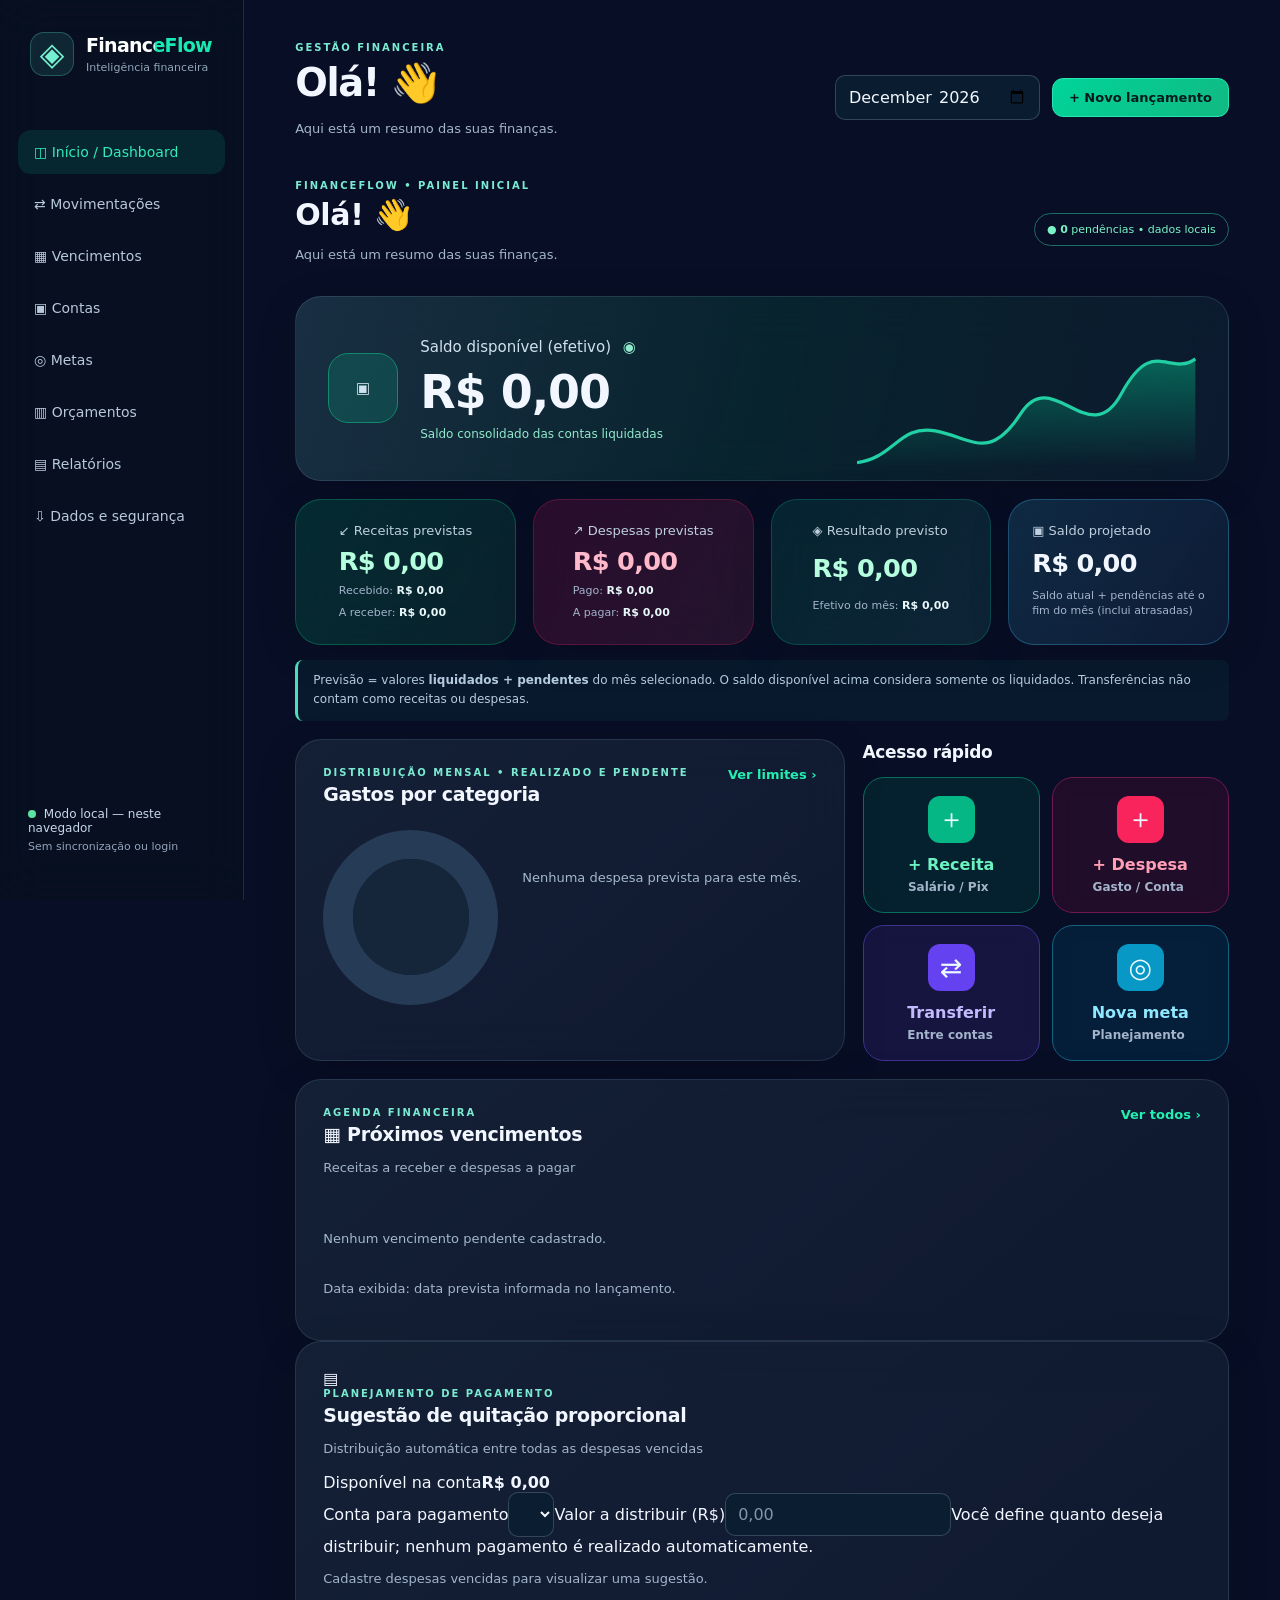
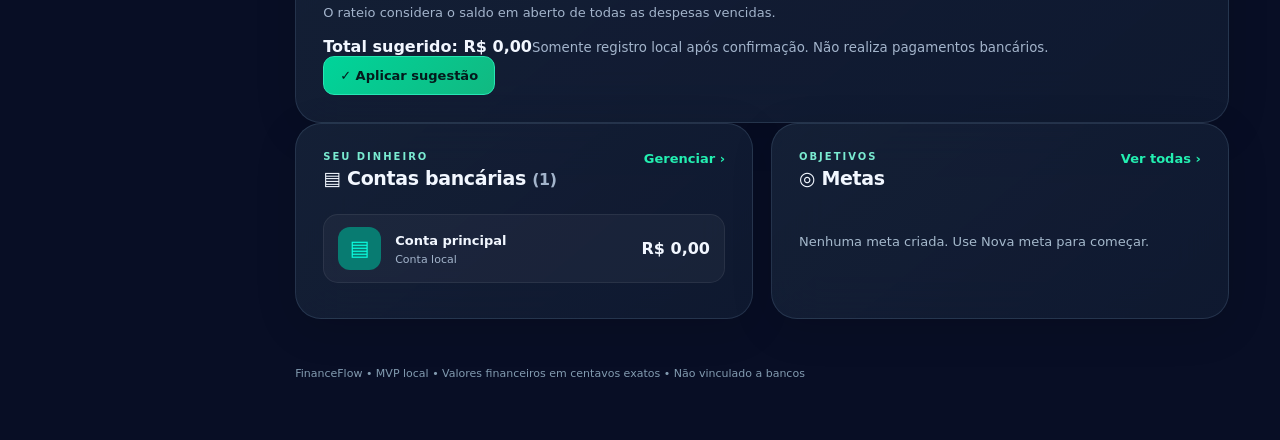
==== index.html @ aaa5b768 "feat(ui): cartão de quitação proporcional no dashboard conforme referência" ====
<!doctype html>
<html lang="pt-BR"><head><meta charset="utf-8"><meta name="viewport" content="width=device-width,initial-scale=1"><meta name="theme-color" content="#0c1726"><meta name="description" content="FinanceFlow: controle financeiro local e transparente"><title>FinanceFlow | Seu dinheiro em foco</title><link rel="stylesheet" href="./styles.css"></head>
<body>
<div class="backdrop" aria-hidden="true"></div>
<div class="shell">
<aside class="sidebar"><div class="brand"><span class="brandmark">◈</span><div><strong>FinanceFlow</strong><small>Inteligência financeira</small></div></div><nav aria-label="Navegação"><a href="#dashboard" class="nav active">◫ Início / Dashboard</a><a href="#movimentos" class="nav">⇄ Movimentações</a><a href="#agenda" class="nav">▦ Vencimentos</a><a href="#contas" class="nav">▣ Contas</a><a href="#metas" class="nav">◎ Metas</a><a href="#planejamento" class="nav">▥ Orçamentos</a><a href="#relatorios" class="nav">▤ Relatórios</a><a href="#dados" class="nav">⇩ Dados e segurança</a></nav><div class="sidebottom"><span class="statusdot"></span> Modo local — neste navegador <small>Sem sincronização ou login</small></div></aside>
<main class="main"><div class="mobile-brand"><span class="mobile-logo">▥</span><strong>Finance<span>Flow</span></strong><span class="mobile-indicator" title="Dados armazenados apenas neste navegador"><span class="statusdot"></span> Local</span></div><header class="top"><div><p class="eyebrow">GESTÃO FINANCEIRA</p><h1>Olá! 👋</h1><p class="muted">Aqui está um resumo das suas finanças.</p></div><div class="topactions"><label class="visually-hidden" for="month">Mês de referência</label><input id="month" type="month"><button id="new-transaction" class="primary">+ Novo lançamento</button></div></header>
<div id="notice" role="status" aria-live="polite"></div>
<section id="dashboard" data-page="dashboard" aria-label="Dashboard inicial">
<div class="welcome"><div><p class="eyebrow">FINANCEFLOW • PAINEL INICIAL</p><h2>Olá! 👋</h2><p class="muted">Aqui está um resumo das suas finanças.</p></div><span class="local-chip">● <strong id="pending">0</strong> pendências • dados locais</span></div>
<article class="glass hero-balance"><div class="hero-copy"><span class="hero-icon" aria-hidden="true">▣</span><div><span>Saldo disponível (efetivo) <button id="toggle-balance" class="iconbutton" aria-label="Ocultar ou mostrar valores">◉</button></span><strong id="balance">R$ 0,00</strong><small>Saldo consolidado das contas liquidadas</small></div></div><div class="hero-art" aria-hidden="true"><svg viewBox="0 0 320 110" preserveAspectRatio="none"><defs><linearGradient id="linegrad" x1="0" x2="0" y1="0" y2="1"><stop offset="0" stop-color="#04dd99" stop-opacity=".45"/><stop offset="1" stop-color="#04dd99" stop-opacity="0"/></linearGradient></defs><path d="M0 105 C35 101 40 70 74 76 S125 105 155 60 S220 96 250 42 S295 27 320 10 V110 H0Z" fill="url(#linegrad)"/><path d="M0 105 C35 101 40 70 74 76 S125 105 155 60 S220 96 250 42 S295 27 320 10" fill="none" stroke="#26f0b9" stroke-width="3"/></svg></div></article>
<div class="stats summary-grid forecast-grid" aria-label="Previsões financeiras mensais">
<article class="glass stat stat-income"><span>↙ Receitas previstas</span><strong id="income">R$ 0,00</strong><small>Recebido: <b id="income-paid">R$ 0,00</b></small><small>A receber: <b id="income-pending">R$ 0,00</b></small></article>
<article class="glass stat stat-expense"><span>↗ Despesas previstas</span><strong id="expense">R$ 0,00</strong><small>Pago: <b id="expense-paid">R$ 0,00</b></small><small>A pagar: <b id="expense-pending">R$ 0,00</b></small></article>
<article class="glass stat stat-savings"><span>◈ Resultado previsto</span><strong id="month-result">R$ 0,00</strong><small>Efetivo do mês: <b id="actual-result">R$ 0,00</b></small></article>
<article class="glass stat stat-projection"><span>▣ Saldo projetado</span><strong id="forecast-balance">R$ 0,00</strong><small>Saldo atual + pendências até o fim do mês (inclui atrasadas)</small></article>
</div><p class="forecast-explainer">Previsão = valores <strong>liquidados + pendentes</strong> do mês selecionado. O saldo disponível acima considera somente os liquidados. Transferências não contam como receitas ou despesas.</p>
<div class="dashboard-mid"><section class="glass panel"><div class="panelhead"><div><p class="eyebrow">DISTRIBUIÇÃO MENSAL • REALIZADO E PENDENTE</p><h2>Gastos por categoria</h2></div><a href="#planejamento" class="textlink">Ver limites ›</a></div><div class="chart-layout"><div id="donut" class="donut" role="img" aria-label="Distribuição das despesas"><div class="donut-center"><strong id="donut-total">R$ 0,00</strong><small>Total</small></div></div><div id="bars" class="bars"></div></div></section>
<section class="actions-panel"><h2>Acesso rápido</h2><div class="quick-grid"><button class="quick quick-income" data-quick="income"><b>＋</b><span><strong>+ Receita</strong><small>Salário / Pix</small></span></button><button class="quick quick-expense" data-quick="expense"><b>＋</b><span><strong>+ Despesa</strong><small>Gasto / Conta</small></span></button><button class="quick quick-transfer" data-quick="transfer"><b>⇄</b><span><strong>Transferir</strong><small>Entre contas</small></span></button><button class="quick quick-goal" data-quick="goal"><b>◎</b><span><strong>Nova meta</strong><small>Planejamento</small></span></button></div></section></div>
<section class="glass panel dashboard-panel" id="vencimentos"><div class="panelhead"><div><p class="eyebrow">AGENDA FINANCEIRA</p><h2>▦ Próximos vencimentos</h2><p class="muted">Receitas a receber e despesas a pagar</p></div><a class="textlink" href="#agenda" id="all-pending">Ver todos ›</a></div><div id="upcoming"></div><p class="muted" id="pending-caption"></p></section>
<section class="glass panel settlement-panel" aria-labelledby="settlement-title">
 <div class="settlement-top">
  <div class="settlement-title-area"><div class="settlement-symbol" aria-hidden="true">▤</div><div><p class="eyebrow">PLANEJAMENTO DE PAGAMENTO</p><h2 id="settlement-title">Sugestão de quitação proporcional</h2><p class="muted">Distribuição automática entre todas as despesas vencidas</p></div></div>
  <div class="settlement-funds"><span>Disponível na conta</span><strong id="settlement-available">R$ 0,00</strong></div>
 </div>
 <div class="settlement-controls"><label>Conta para pagamento<select id="settlement-account" aria-label="Conta de origem da quitação"></select></label><label>Valor a distribuir (R$)<input id="settlement-budget" type="text" inputmode="decimal" placeholder="0,00" aria-describedby="settlement-help"></label><span id="settlement-help" class="settlement-help">Você define quanto deseja distribuir; nenhum pagamento é realizado automaticamente.</span></div>
 <div id="settlement-items" class="settlement-items" aria-live="polite"><p class="muted">Cadastre despesas vencidas para visualizar uma sugestão.</p></div>
 <div class="settlement-footer"><div><p id="settlement-explain" class="muted">O rateio considera o saldo em aberto de todas as despesas vencidas.</p><strong id="settlement-total">Total sugerido: R$ 0,00</strong><small>Somente registro local após confirmação. Não realiza pagamentos bancários.</small></div><button id="settlement-apply" type="button" class="primary settlement-action" disabled>✓ Aplicar sugestão</button></div>
 </section>
<div class="dashboard-mid dashboard-bottom"><section class="glass panel"><div class="panelhead"><div><p class="eyebrow">SEU DINHEIRO</p><h2>▤ Contas bancárias <small id="account-count"></small></h2></div><a href="#contas" class="textlink">Gerenciar ›</a></div><div id="home-accounts" class="home-accounts"></div></section><section class="glass panel"><div class="panelhead"><div><p class="eyebrow">OBJETIVOS</p><h2>◎ Metas</h2></div><a href="#metas" class="textlink">Ver todas ›</a></div><div id="home-goals"></div></section></div></section>
<section id="agenda" data-page="agenda" hidden class="glass panel section"><div class="panelhead"><div><p class="eyebrow">AGENDA FINANCEIRA</p><h2>Vencimentos previstos</h2><p class="muted">Receitas: dia previsto do recebimento • Despesas: último dia para pagar</p></div><button type="button" id="new-due" class="secondary">+ Novo vencimento</button></div><div id="all-upcoming" class="agenda-list"></div><p class="muted" id="agenda-caption"></p></section>
<section id="movimentos" data-page="movimentos" hidden class="glass panel section"><div class="panelhead"><div><p class="eyebrow">CONTROLE</p><h2>Movimentações</h2></div><button id="open-tx" class="secondary">+ Adicionar</button></div><div class="toolbar"><input id="search" type="search" aria-label="Pesquisar lançamentos" placeholder="Pesquisar descrição ou categoria"><select id="filter-type" aria-label="Filtrar tipo"><option value="">Todos os tipos</option><option value="income">Receitas</option><option value="expense">Despesas</option><option value="transfer">Transferências</option></select><select id="filter-status" aria-label="Filtrar situação"><option value="">Todos os status</option><option value="paid">Liquidados</option><option value="pending">Pendentes</option></select></div><div class="tablewrap"><table><thead><tr><th>Recebimento / Vencimento</th><th>Descrição / categoria</th><th>Conta</th><th>Situação</th><th>Valor</th><th>Ação</th></tr></thead><tbody id="transactions"></tbody></table></div></section>
<section id="contas" data-page="contas" hidden class="glass panel section"><div class="panelhead"><div><p class="eyebrow">PATRIMÔNIO</p><h2>Minhas contas</h2></div><button id="open-account" class="secondary">+ Nova conta</button></div><div id="accounts" class="accountgrid"></div></section>
<section id="metas" data-page="metas" hidden class="glass panel section"><div class="panelhead"><div><p class="eyebrow">OBJETIVOS PESSOAIS</p><h2>Metas financeiras</h2></div><button id="open-goal" class="secondary">+ Nova meta</button></div><p class="muted">Aportes nas metas são apenas acompanhamento e não debitam das contas.</p><div id="goals-list"></div></section>
<section id="planejamento" data-page="planejamento" hidden class="glass panel section"><div class="panelhead"><div><p class="eyebrow">PLANEJAMENTO</p><h2>Orçamentos mensais</h2></div></div><p class="muted">Defina limites por categoria de despesa e acompanhe o gasto liquidado no mês.</p><form id="budget-form" class="inlineform"><label>Categoria<select id="budget-category"></select></label><label>Limite (R$)<input id="budget-amount" placeholder="500,00" inputmode="decimal" required></label><button class="primary" type="submit">Salvar limite</button></form><div id="budgets"></div></section>
<section id="relatorios" data-page="relatorios" hidden class="glass panel section"><div class="panelhead"><div><p class="eyebrow">ANÁLISE DO MÊS • PREVISTO E REALIZADO</p><h2>Relatório financeiro</h2></div></div><div id="monthly-report"></div></section>
<section id="cartoes" data-page="cartoes" hidden class="glass panel section"><h2>Cartões</h2><p class="muted">Gestão de faturas, limites e compras parceladas ainda não disponível nesta versão. Nenhuma despesa é contabilizada automaticamente a partir de cartões.</p></section>
<section id="dados" data-page="dados" hidden class="glass panel section"><div class="panelhead"><div><p class="eyebrow">PRIVACIDADE E CONTINUIDADE</p><h2>Dados e segurança</h2></div></div><p>As informações são guardadas exclusivamente neste navegador (localStorage). Não existe conta de usuário, criptografia de dados em repouso, backup automático ou sincronização em nuvem nesta versão. Não use em computadores compartilhados.</p><div class="toolbar"><button id="export-json" class="secondary">Exportar backup JSON</button><button id="export-csv" class="secondary">Exportar CSV</button><label class="secondary filelabel">Restaurar JSON<input type="file" id="import-json" accept=".json,application/json" hidden></label><button id="clear-data" class="danger">Apagar dados locais</button></div><p class="muted">A restauração substitui todos os registros locais após confirmação. Guarde os backups em local protegido.</p><details><summary>Auditoria local</summary><div id="audit"></div></details></section>
<footer>FinanceFlow • MVP local • Valores financeiros em centavos exatos • Não vinculado a bancos</footer></main></div><nav class="bottom-nav" aria-label="Navegação principal no celular"><a href="#dashboard" class="bottom-item active"><span>▦</span>Início</a><a href="#movimentos" class="bottom-item"><span>◷</span>Histórico</a><button id="bottom-add" class="bottom-plus" aria-label="Adicionar lançamento">＋</button><a href="#cartoes" class="bottom-item"><span>▱</span>Cartões</a><a href="#relatorios" class="bottom-item"><span>▥</span>Relatórios</a><div class="bottom-secondary"><a href="#agenda">Vencimentos</a><a href="#planejamento">Categorias</a><a href="#metas">Metas</a><a href="#relatorios">Inteligência</a><a href="#dados">Dados</a></div></nav>
<dialog id="tx-dialog" aria-labelledby="tx-title"><form id="tx-form" class="modalform"><h2 id="tx-title">Novo lançamento</h2><label>Tipo<select name="type" id="tx-type"><option value="expense">Despesa</option><option value="income">Receita</option><option value="transfer">Transferência</option></select></label><label>Descrição<input id="tx-description" name="description" maxlength="180" placeholder="Ex.: Supermercado, Spotify, farmácia" autocomplete="off" aria-describedby="tx-description-hint" required><small id="tx-description-hint" class="date-field-hint">Descreva o lançamento para receber sugestões de categoria.</small></label><label>Valor (R$)<input name="amount" placeholder="120,50" inputmode="decimal" required></label><label><span id="tx-date-label">Vencimento (último dia para pagar)</span><input id="tx-date" name="date" type="date" aria-describedby="tx-date-hint" required><small id="tx-date-hint" class="date-field-hint">Esta é a data limite para pagar em dia. Só ficará em atraso a partir do dia seguinte, se ainda estiver pendente.</small></label><label>Situação<select name="status"><option value="paid">Liquidado</option><option value="pending">Pendente</option></select></label><label>Conta de origem<select id="tx-account" name="accountId"></select></label><label id="tx-to-wrap" hidden>Conta de destino<select name="toAccountId" id="tx-to"></select></label><label id="tx-category-wrap">Categoria<select id="tx-category" name="category" required></select><small class="date-field-hint">Você pode escolher qualquer categoria, independentemente da sugestão.</small></label><div id="category-suggestion" class="category-suggestion" aria-live="polite" hidden></div><p id="tx-edit-hint" class="muted" hidden>Ao salvar a edição, saldos, indicadores e vencimentos serão recalculados. O histórico da alteração ficará na auditoria local.</p><div class="modalactions"><button type="button" class="secondary cancel">Cancelar</button><button id="tx-save" type="submit" class="primary">Salvar lançamento</button></div></form></dialog>
<dialog id="goal-dialog" aria-labelledby="goal-title"><form id="goal-form" class="modalform"><h2 id="goal-title">Nova meta</h2><label>Objetivo<input name="name" maxlength="80" required placeholder="Ex.: Viagem"></label><label>Valor desejado (R$)<input name="target" inputmode="decimal" placeholder="6.000,00" required></label><div class="modalactions"><button type="button" class="secondary cancel">Cancelar</button><button type="submit" class="primary">Criar meta</button></div></form></dialog>
<dialog id="account-dialog" aria-labelledby="account-title"><form id="account-form" class="modalform"><h2 id="account-title">Nova conta</h2><label>Nome da conta<input name="name" maxlength="80" required placeholder="Ex.: Carteira"></label><label>Saldo inicial (R$)<input name="opening" inputmode="decimal" placeholder="0,00" value="0,00" required></label><p class="muted">O saldo inicial é o patrimônio existente antes dos lançamentos registrados.</p><div class="modalactions"><button type="button" class="secondary cancel">Cancelar</button><button type="submit" class="primary">Criar conta</button></div></form></dialog>
<script type="module" src="./src/app.mjs"></script></body></html>
---- styles.css ----
:root{font-family:Inter,ui-sans-serif,system-ui,-apple-system,"Segoe UI",Arial;color:#f2f7ff;background:#07111e;font-synthesis:none}*{box-sizing:border-box}html{scroll-behavior:smooth}body{margin:0;min-height:100vh}.backdrop{position:fixed;inset:0;z-index:-1;background:linear-gradient(110deg,rgba(5,13,27,.94),rgba(12,26,45,.83)),radial-gradient(ellipse at 80% 12%,#346d80 0,transparent 42%),radial-gradient(ellipse at 15% 70%,#443c7c 0,transparent 42%),linear-gradient(135deg,#0b1729,#172c46)}.shell{display:flex;min-height:100vh}.sidebar{width:244px;flex:0 0 244px;padding:32px 18px;background:rgba(8,17,31,.6);border-right:1px solid rgba(255,255,255,.11);backdrop-filter:blur(24px);display:flex;flex-direction:column;gap:54px;position:sticky;top:0;height:100vh}.brand{display:flex;align-items:center;gap:12px;padding:0 12px}.brandmark{display:grid;place-items:center;width:44px;height:44px;color:#74efcf;font-size:32px;background:rgba(103,239,209,.1);border:1px solid rgba(103,239,209,.25);border-radius:14px}.brand strong{font-size:19px;letter-spacing:-.7px}.brand small,.sidebottom small{display:block;color:#92a5bb;font-size:11px;margin-top:5px}.sidebar nav{display:grid;gap:8px}.nav{display:block;padding:14px 16px;border-radius:13px;color:#b8c9db;text-decoration:none;font-size:14px}.nav:hover,.nav:focus-visible,.nav.active{background:rgba(95,226,203,.12);color:#a2ffe2;outline-offset:2px}.sidebottom{margin-top:auto;padding:15px 10px;font-size:12px;color:#c7d8e9}.statusdot{display:inline-block;width:8px;height:8px;border-radius:100%;background:#5ce3a2;margin-right:4px}.main{width:min(100%,1500px);padding:42px clamp(18px,4vw,62px) 30px;margin:auto}.top{display:flex;align-items:center;justify-content:space-between;flex-wrap:wrap;gap:18px;margin-bottom:27px}h1{font-size:clamp(28px,3vw,40px);letter-spacing:-1.4px;margin:7px 0 10px}h2{font-size:19px;letter-spacing:-.35px;margin:5px 0}.eyebrow{color:#7aebd1;letter-spacing:2px;font-size:10px;font-weight:800;margin:0}.muted,small{color:#a3b4cb}.muted{font-size:13px;line-height:1.6}.topactions,.toolbar,.modalactions{display:flex;align-items:center;gap:12px;flex-wrap:wrap}button,.filelabel,input,select{font:inherit}button,.filelabel{cursor:pointer;padding:11px 16px;border-radius:11px;font-size:13px;font-weight:700}button:hover,.filelabel:hover{filter:brightness(1.13)}button:focus-visible,input:focus-visible,select:focus-visible,a:focus-visible,summary:focus-visible{outline:2px solid #85f4dc;outline-offset:3px}.primary{color:#062e2b;border:1px solid #9cffdf;background:linear-gradient(135deg,#6af1ca,#59d9e8)}.secondary,.filelabel{background:rgba(255,255,255,.08);border:1px solid rgba(255,255,255,.17);color:#f0f8ff}.danger{background:rgba(250,100,119,.1);color:#ffc3cc;border:1px solid rgba(250,100,119,.35)}input,select{background:rgba(12,30,49,.9);border:1px solid rgba(186,216,235,.22);border-radius:10px;color:#f2f7ff;padding:11px 12px;max-width:100%}input::placeholder{color:#8296ad}#notice:not(:empty){border-radius:10px;margin-bottom:16px;padding:13px;background:#17394a;border:1px solid #357e82}#notice.error{background:#46222f;border-color:#a44b65}.glass{background:linear-gradient(140deg,rgba(33,56,79,.63),rgba(22,36,59,.48));backdrop-filter:blur(25px);border:1px solid rgba(207,233,255,.15);box-shadow:0 16px 50px rgba(0,0,0,.14);border-radius:20px}.stats{display:grid;grid-template-columns:repeat(4,minmax(0,1fr));gap:17px;margin-bottom:18px}.stat{padding:25px 21px;display:grid;gap:15px}.stat span{color:#bfd0de;font-size:13px}.stat strong{font-size:clamp(19px,2.2vw,29px);letter-spacing:-.7px;overflow-wrap:anywhere}.stat small{font-size:11px}.twocol{display:grid;grid-template-columns:1.25fr .75fr;gap:18px}.panel{padding:27px}.panelhead{display:flex;justify-content:space-between;align-items:center;gap:15px;margin-bottom:20px}.section{margin-top:20px;scroll-margin-top:24px}.bars{min-height:160px}.barrow{margin:13px 0}.barlabel{display:flex;justify-content:space-between;font-size:13px;margin-bottom:8px}.bartrack{background:rgba(255,255,255,.09);border-radius:10px;height:9px;overflow:hidden}.barfill{height:100%;background:linear-gradient(90deg,#63ebc9,#8c9af6);border-radius:10px}.month-result{font-size:clamp(26px,3vw,42px);font-weight:800;letter-spacing:-1px;padding:18px 0 10px}.positive{color:#78f2cc}.negative{color:#ff9da9}.toolbar{margin:16px 0}.toolbar input[type=search]{flex:1;min-width:175px}.tablewrap{overflow:auto}table{width:100%;border-collapse:collapse;text-align:left;font-size:13px}th{font-size:11px;letter-spacing:.5px;color:#a8bbd1;text-transform:uppercase;font-weight:700}th,td{border-bottom:1px solid rgba(255,255,255,.09);padding:15px 10px}td{color:#dce8f4}.pill{display:inline-block;padding:5px 9px;border:1px solid rgba(255,255,255,.15);border-radius:50px;font-size:11px}.pill.paid{color:#90f0d4}.pill.pending{color:#ffd79d}.rowaction{padding:6px 9px;font-size:11px;margin:2px}.accountgrid{display:grid;grid-template-columns:repeat(auto-fit,minmax(210px,1fr));gap:15px}.accountcard{padding:18px;border:1px solid rgba(255,255,255,.14);border-radius:14px;background:rgba(255,255,255,.04)}.accountcard strong{display:block;font-size:22px;margin-top:16px}.inlineform{display:flex;align-items:end;gap:12px;flex-wrap:wrap;margin:20px 0}.inlineform label,.modalform label{display:grid;gap:7px;font-size:13px;color:#d4e3f2}.inlineform input,.inlineform select{width:190px}.budgetrow{margin:15px 0}.empty{color:#a9bcd1;padding:20px 0;font-size:13px}.modalform{display:grid;gap:14px;min-width:min(440px,85vw)}.modalform label input,.modalform label select{width:100%}dialog{color:#f3f8ff;border:1px solid #4a677d;border-radius:20px;background:#14263c;box-shadow:0 28px 90px #000b;padding:28px;max-height:90vh;overflow:auto}dialog::backdrop{background:rgba(0,0,0,.72);backdrop-filter:blur(5px)}.modalactions{justify-content:end;margin-top:10px}details{margin-top:18px}summary{cursor:pointer;padding:12px 0}#audit{max-height:220px;overflow:auto;font-size:12px;color:#b8cade}footer{font-size:11px;color:#829bb0;padding:30px 0}.visually-hidden{position:absolute;clip:rect(0,0,0,0);width:1px;height:1px;overflow:hidden;white-space:nowrap}@media(max-width:1100px){.stats{grid-template-columns:repeat(2,minmax(0,1fr))}.twocol{grid-template-columns:1fr}}@media(max-width:750px){.shell{display:block}.sidebar{position:static;width:100%;height:auto;gap:12px;padding:14px}.sidebar nav{display:flex;overflow:auto;gap:5px}.nav{white-space:nowrap;padding:10px}.sidebottom{display:none}.main{padding:22px 14px}.panel{padding:18px}.stats{gap:10px}.stat{padding:18px 14px}.stat strong{font-size:19px}}@media(max-width:360px){.stats{grid-template-columns:1fr}}@media(prefers-reduced-motion:reduce){html{scroll-behavior:auto}*,*::before,*::after{animation:none!important;transition:none!important}}
[hidden]{display:none!important}


/* FinanceFlow | dashboard Glassy mobile-first */
.mobile-brand,.mobile-dock{display:none}.home-section{scroll-margin-top:24px}.hero-balance{display:flex;position:relative;align-items:center;gap:22px;min-height:155px;padding:26px;overflow:hidden;background:linear-gradient(115deg,rgba(23,53,72,.84),rgba(8,33,39,.62))}.hero-wallet{background:linear-gradient(135deg,#0d986f,#034b42);color:#90ffdb;border:1px solid #00d69a;border-radius:18px;width:74px;height:74px;display:grid;place-items:center;font-size:34px;flex-shrink:0}.hero-copy{z-index:1;display:grid;gap:8px}.hero-copy>span{color:#d4dfeb}.hero-copy strong{font-size:clamp(28px,3.4vw,46px);letter-spacing:-1.3px}.hero-copy small{color:#91eacb}.hero-graph{position:absolute;right:0;bottom:0;width:42%;height:80%;opacity:.7}.hero-graph svg{width:100%;height:100%}.icon-only{background:transparent;color:#adc7d2;border:0;padding:3px 8px;font-size:14px}.home-stats{grid-template-columns:repeat(3,minmax(0,1fr));margin:17px 0}.home-stats .stat{gap:10px;min-height:112px}.card-income{background:linear-gradient(120deg,rgba(2,97,74,.42),rgba(19,48,48,.55));border-color:#126851}.card-expense{background:linear-gradient(120deg,rgba(107,21,65,.38),rgba(41,25,53,.55));border-color:#763253}.card-saving{background:linear-gradient(120deg,rgba(10,98,93,.38),rgba(16,42,48,.55));border-color:#116b67}.home-middle,.home-bottom{display:grid;grid-template-columns:1fr 1fr;gap:18px;margin-bottom:18px}.home-middle .panel,.home-bottom .panel{min-width:0}.quick-actions{display:grid;grid-template-columns:1fr 1fr;gap:12px}.quick{display:flex;flex-direction:column;align-items:flex-start;justify-content:center;min-width:0;min-height:112px;text-align:left;border-radius:19px;padding:20px;border:1px solid rgba(255,255,255,.12);backdrop-filter:blur(10px);font-weight:600}.quick strong{font-size:clamp(14px,1.7vw,19px)}.quick small{margin-top:8px;font-size:12px}.quick-income{background:rgba(0,120,82,.18);border-color:rgba(0,202,145,.34);color:#71f6c7}.quick-expense{background:rgba(122,16,60,.24);border-color:rgba(241,40,103,.3);color:#ff90b4}.quick-transfer{background:rgba(64,40,138,.24);border-color:rgba(117,78,238,.3);color:#b8a8ff}.quick-goal{background:rgba(6,77,106,.3);border-color:rgba(24,162,197,.25);color:#80deff}.chart-flex{display:flex;align-items:center;gap:23px;min-height:185px}.donut{width:170px;height:170px;flex:0 0 170px;border-radius:50%;background:conic-gradient(#26384b 0 100%);display:grid;place-items:center}.donut:before{content:"";position:absolute;width:116px;height:116px;border-radius:100%;background:#15263a}.donut>span{position:relative;text-align:center;z-index:1;font-weight:800;font-size:16px;overflow-wrap:anywhere;max-width:100px}.donut small{font-weight:400;display:block;font-size:12px}.category-legend{flex:1;min-width:0;display:grid;gap:9px}.legend-row{display:flex;align-items:center;justify-content:space-between;gap:8px;font-size:12px}.legend-row span{overflow:hidden;text-overflow:ellipsis;white-space:nowrap}.legend-row i{display:inline-block;width:9px;height:9px;border-radius:100%;margin-right:7px}.tiny-link{color:#57ebc1;text-decoration:none;font-size:12px;white-space:nowrap}.home-due{margin-bottom:18px}.due-item{display:grid;grid-template-columns:55px minmax(0,1fr) auto;gap:14px;align-items:center;border-top:1px solid rgba(255,255,255,.1);padding:15px 0}.due-date{border-radius:12px;padding:9px 5px;background:rgba(143,165,194,.1);border:1px solid rgba(185,204,227,.15);text-align:center;font-weight:800}.due-date small{display:block;font-size:10px}.due-text{min-width:0}.due-text strong{display:block;overflow-wrap:anywhere}.due-meta{font-size:11px;color:#9cb0c7;margin-top:6px}.due-amount{display:flex;align-items:center;gap:9px;flex-wrap:wrap;justify-content:flex-end;font-weight:700}.due-amount button{font-size:12px}.due-badge{display:inline-block;font-size:10px;background:#601a39;color:#ffb0c7;border-radius:15px;padding:4px 8px;margin-bottom:4px}.account-preview-row{display:flex;align-items:center;justify-content:space-between;gap:10px;padding:13px 0;border-top:1px solid rgba(255,255,255,.1)}.account-preview-row strong{overflow-wrap:anywhere}.account-preview-row small{display:block;margin-top:5px}.bank-mark{display:grid;place-items:center;flex-shrink:0;width:38px;height:38px;border-radius:13px;background:#075d51;color:#76f9cf}.account-label{flex:1;min-width:0}.goal-card{padding:15px;background:rgba(36,64,100,.35);border:1px solid rgba(184,213,250,.14);border-radius:15px}.goal-card strong{display:block;margin-bottom:12px}.goal-card small{display:block;margin-top:10px}.goal-progress{width:100%;height:10px;background:#354354;border-radius:40px;overflow:hidden;margin:13px 0}.goal-progress span{display:block;height:100%;background:linear-gradient(90deg,#04b880,#27edb7);border-radius:40px}.goal-actions{display:flex;gap:10px;margin-top:12px}.goal-list{display:grid;grid-template-columns:repeat(auto-fit,minmax(220px,1fr));gap:14px}.home-result{margin-bottom:20px}.hero-hidden .money-sensitive{filter:blur(8px)}.hero-hidden #balance,.hero-hidden #income,.hero-hidden #expense,.hero-hidden #saving{filter:blur(10px)}.empty{color:#a5b9cc}
@media(max-width:1100px){.chart-flex{flex-wrap:wrap}.donut{width:140px;height:140px;flex-basis:140px}.donut:before{width:96px;height:96px}.home-middle{grid-template-columns:1fr 1fr}}
@media(max-width:750px){.mobile-brand{display:flex;align-items:center;gap:10px;margin:0 0 18px;font-size:21px}.mobile-brand strong span{color:#0ee5a4}.mobile-logo{display:grid;place-items:center;background:#075e4b;color:#2af7bc;border-radius:11px;width:37px;height:37px}.mobile-indicator{margin-left:auto;font-size:11px;color:#9bd7c8}.sidebar{display:none}.main{padding:22px 14px 155px}.top{margin-bottom:16px}.top h1{font-size:25px;margin:2px 0}.top .eyebrow{display:none}.topactions{width:100%;justify-content:space-between}.topactions input{max-width:145px}.topactions #new-transaction{display:none}.hero-balance{min-height:145px;padding:19px;gap:12px}.hero-wallet{width:55px;height:55px;font-size:25px}.hero-copy strong{font-size:clamp(23px,6vw,34px)}.hero-copy small{font-size:10px}.hero-graph{width:40%;opacity:.5}.home-stats{grid-template-columns:repeat(3,minmax(0,1fr));gap:8px}.home-stats .stat{padding:14px 10px;min-height:90px}.home-stats .stat span{font-size:10px}.home-stats .stat strong{font-size:clamp(13px,3.5vw,20px)}.home-middle{grid-template-columns:1fr;gap:13px}.home-middle .chart-flex{flex-wrap:nowrap}.quick-actions{grid-template-columns:repeat(2,minmax(0,1fr))}.quick{min-height:95px;padding:16px}.home-bottom{grid-template-columns:1fr;gap:13px}.panelhead h2{font-size:17px}.due-item{grid-template-columns:46px minmax(0,1fr);gap:10px}.due-amount{grid-column:2;justify-content:space-between}.due-text strong{font-size:13px}.home-result{margin-bottom:10px}.mobile-dock{display:block;position:fixed;bottom:0;left:0;right:0;z-index:20;background:rgba(12,24,43,.97);border-top:1px solid rgba(255,255,255,.14);backdrop-filter:blur(22px);padding:8px 8px max(10px,env(safe-area-inset-bottom));box-shadow:0 -15px 35px rgba(0,0,0,.23)}.dock-main{display:grid;grid-template-columns:repeat(5,1fr);gap:0;align-items:center}.dock-link{display:grid;text-align:center;gap:3px;text-decoration:none;color:#acbdd4;font-size:11px;padding:4px 1px}.dock-link span{font-size:27px;line-height:30px}.dock-link.active{color:#23ebb0}.dock-add{width:57px;height:57px;margin:auto;background:linear-gradient(135deg,#01b67f,#00d2a2);color:#fff;border:1px solid #51eec2;border-radius:100%;font-size:34px;line-height:30px;box-shadow:0 0 25px #08d69a4d;padding:0}.dock-more{display:flex;justify-content:space-around;gap:6px;border-top:1px solid rgba(255,255,255,.08);padding-top:12px;margin-top:10px}.dock-more a{flex:1;text-align:center;color:#adbed2;text-decoration:none;font-size:11px}.goal-list{grid-template-columns:1fr}}
@media(max-width:380px){.chart-flex{flex-wrap:wrap!important}.stats.home-stats{grid-template-columns:repeat(2,minmax(0,1fr))}.card-saving{grid-column:1/-1}.hero-graph{opacity:.25}.home-due .panelhead{align-items:start}}


/* FinanceFlow dashboard 2026 • mobile-first Glassy V5 */
:root{--mint:#02db9b;--navy:#080e25}
body{background:var(--navy)}
.backdrop{background:radial-gradient(circle at 32% 4%,rgba(17,95,91,.19),transparent 35%),linear-gradient(145deg,#070c21,#080e23 60%,#0b1c33)}
.glass{background:linear-gradient(140deg,rgba(23,36,58,.82),rgba(16,26,49,.91));border-color:rgba(157,191,226,.15);border-radius:26px;box-shadow:0 10px 42px #0002}
.primary{background:linear-gradient(135deg,#00d49a,#11b981);border:1px solid #27e6b3;color:#041a1c}
.brand strong{background:linear-gradient(90deg,#fff 54%,#19eab4 55%);background-clip:text;color:transparent}
.nav.active{background:rgba(3,211,155,.12);color:#39f1ba}
.welcome{display:flex;align-items:center;justify-content:space-between;gap:12px;margin:0 0 17px}
.welcome h2{font-size:clamp(22px,2.5vw,30px);margin:6px 0 2px}
.local-chip{font-size:11px;padding:9px 12px;border:1px solid #1b6d66;border-radius:30px;color:#79f3c5;white-space:nowrap}
.hero-balance{padding:30px 32px;display:flex;justify-content:space-between;align-items:center;min-height:185px;margin-bottom:18px;overflow:hidden;background:linear-gradient(105deg,rgba(26,48,68,.96),rgba(8,54,53,.55),rgba(13,27,48,.92))}
.hero-copy{display:flex;align-items:center;gap:22px;z-index:1}
.hero-icon{display:grid;place-items:center;width:70px;height:70px;flex:none;border-radius:20px;background:rgba(0,211,153,.16);font-size:37px;color:#30f5bb;border:1px solid #118a70}
.hero-copy span{font-size:15px;color:#d1e1ef}
.hero-copy strong{display:block;font-size:clamp(29px,3.6vw,46px);line-height:1.5;letter-spacing:-1px}
.hero-copy small{display:block;font-size:12px}
.iconbutton{background:transparent;border:0;padding:2px 7px;color:#91eacd;font-size:15px}
.hero-art{width:39%;min-width:170px;max-width:420px;height:120px;align-self:end;margin-bottom:-18px;opacity:.85}
.hero-art svg{width:100%;height:100%}
.summary-grid{grid-template-columns:repeat(3,minmax(0,1fr))}
.summary-grid .stat{gap:9px;padding:23px}
.stat-income{background:linear-gradient(120deg,rgba(0,95,74,.36),rgba(10,37,45,.85));border-color:rgba(14,236,161,.24)}
.stat-expense{background:linear-gradient(120deg,rgba(107,13,64,.35),rgba(40,21,46,.86));border-color:rgba(255,44,112,.22)}
.stat-savings{background:linear-gradient(120deg,rgba(3,90,80,.3),rgba(15,39,57,.88));border-color:rgba(10,210,182,.22)}
.stat-expense strong{color:#ffb9ca}
.stat-income strong,.stat-savings strong{color:#b5ffdf}
.dashboard-mid{display:grid;grid-template-columns:1.2fr .8fr;gap:18px;margin-bottom:18px}
.dashboard-mid>.panel,.dashboard-mid>.actions-panel{min-width:0}
.panelhead{align-items:start}
.textlink{color:#23efb1;text-decoration:none;font-size:13px;font-weight:700;white-space:nowrap}
.textlink:hover{text-decoration:underline}
.chart-layout{display:flex;align-items:center;gap:24px}
.donut{width:175px;height:175px;flex:none;border-radius:50%;background:conic-gradient(#263b56 0 100%);display:grid;place-items:center}
.donut-center{width:116px;height:116px;background:#142038;border-radius:50%;display:flex;flex-direction:column;justify-content:center;align-items:center;text-align:center}
.donut-center strong{font-size:18px}
.donut-center small{font-size:11px}
.chart-layout .bars{flex:1;min-width:0;max-height:220px;overflow:auto}
.chart-layout .barrow{margin:11px 0}
.chart-layout .bartrack{height:5px}
.actions-panel h2{font-size:17px;margin:3px 0 15px}
.quick-grid{display:grid;grid-template-columns:repeat(2,minmax(0,1fr));gap:12px}
.quick{display:flex;align-items:center;gap:12px;min-height:109px;text-align:left;border:1px solid rgba(255,255,255,.15);border-radius:21px;padding:18px 14px;color:#eaf9ff;background:#162336}
.quick b{font-size:27px;font-weight:400;border-radius:12px;width:47px;height:47px;display:grid;place-items:center;flex:none}
.quick strong,.quick small{display:block}
.quick strong{font-size:16px}
.quick small{margin-top:6px;font-size:12px}
.quick-income{background:rgba(1,91,77,.26);border-color:#076e5e}.quick-income b{background:#05b784}.quick-income strong{color:#6bf2c0}
.quick-expense{background:rgba(99,11,57,.27);border-color:#6e1a51}.quick-expense b{background:#fa245d}.quick-expense strong{color:#ff9fb5}
.quick-transfer{background:rgba(55,40,127,.31);border-color:#3f338b}.quick-transfer b{background:#6442f0}.quick-transfer strong{color:#c3b9ff}
.quick-goal{background:rgba(2,61,93,.37);border-color:#116482}.quick-goal b{background:#0798c5}.quick-goal strong{color:#8ee8ff}
.dashboard-panel{margin-top:18px}
.due-row{display:grid;grid-template-columns:60px 1fr auto auto;gap:14px;align-items:center;border-top:1px solid #ffffff17;padding:16px 0}
.due-date{text-align:center;padding:9px 6px;background:#1b2942;border:1px solid #34445c;border-radius:14px;min-width:52px}
.due-date small,.due-date strong{display:block}.due-date strong{font-size:23px}
.due-name{font-size:14px;font-weight:700}
.due-sub{font-size:12px;color:#a3b4cb;margin-top:7px}
.due-amount{font-weight:800;white-space:nowrap;font-size:15px}
.due-row .secondary{white-space:nowrap}
.dashboard-bottom{grid-template-columns:1fr 1fr}
.home-account{display:flex;gap:14px;align-items:center;padding:12px 14px;margin:8px 0;border-radius:15px;background:#ffffff0a;border:1px solid #ffffff12}
.bank-icon{width:43px;height:43px;display:grid;place-items:center;border-radius:12px;color:#0bffe0;background:#087b71;font-size:21px}
.home-account .account-title{flex:1;min-width:0}
.home-account strong{font-size:13px;overflow-wrap:anywhere}
.home-account small{display:block;margin-top:4px;font-size:11px}
.home-account .amount{font-weight:800;white-space:nowrap}
.goal-card{border:1px solid #ffffff1b;background:#152640;border-radius:17px;padding:19px;margin-top:8px}
.goal-head{display:flex;justify-content:space-between;gap:10px;font-weight:700}
.goal-meta{font-size:13px;color:#b6c7d9;margin:15px 0 11px}
.goal-card .bartrack{height:13px}
.goal-card .barfill{background:linear-gradient(90deg,#05b68e,#29f3b3)}
.goal-percent{font-size:12px;color:#39e7b3;margin-top:8px}
.goal-actions{display:flex;align-items:center;gap:8px;margin-top:16px}
.goal-actions input{flex:1;min-width:0;width:110px}
.goal-actions button{white-space:nowrap}
#monthly-report{line-height:1.9}
.bottom-nav{display:none}
@media(max-width:1100px){.dashboard-mid{grid-template-columns:1fr}.summary-grid{grid-template-columns:repeat(3,minmax(0,1fr))}}
@media(max-width:750px){
  .sidebar{display:none}
  .main{padding:20px 14px 175px}
  .top{align-items:start}
  .top h1{font-size:25px}
  .topactions{width:100%}.topactions input{flex:1}
  .welcome{align-items:start}
  .welcome .local-chip{white-space:normal;max-width:145px;text-align:center}
  .hero-balance{padding:20px 17px;min-height:158px}
  .hero-icon{width:48px;height:48px;font-size:25px;border-radius:15px}
  .hero-copy{gap:12px}
  .hero-copy strong{font-size:clamp(24px,7vw,36px)}
  .hero-art{min-width:75px;width:27%;opacity:.65;margin-right:-25px}
  .summary-grid{gap:8px}
  .summary-grid .stat{padding:14px 10px;gap:7px;border-radius:16px}
  .summary-grid .stat span{font-size:11px}
  .summary-grid .stat strong{font-size:clamp(14px,3.9vw,21px)}
  .summary-grid .stat small{font-size:10px}
  .chart-layout{gap:15px}
  .donut{width:132px;height:132px}.donut-center{width:88px;height:88px}.donut-center strong{font-size:14px}
  .quick-grid{gap:10px}
  .quick{min-height:95px;padding:12px 10px;gap:9px}
  .quick b{width:38px;height:38px;font-size:24px}
  .quick strong{font-size:13px}
  .quick small{font-size:11px}
  .dashboard-bottom{grid-template-columns:1fr}
  .due-row{grid-template-columns:50px 1fr auto;gap:10px}
  .due-row .due-amount{grid-column:2;font-size:14px}
  .due-row .secondary{grid-column:3;grid-row:2}
  .due-date{grid-row:1 / span 2}
  .bottom-nav{display:grid;grid-template-columns:repeat(5,minmax(0,1fr));position:fixed;z-index:30;bottom:0;left:0;right:0;padding:12px 6px max(12px,env(safe-area-inset-bottom));background:rgba(13,24,46,.97);backdrop-filter:blur(25px);border-top:1px solid #ffffff23;box-shadow:0 -12px 40px #0008;align-items:center;gap:5px}
  .bottom-item{display:flex;flex-direction:column;gap:4px;align-items:center;justify-content:center;color:#abbcd2;text-decoration:none;font-size:11px;min-height:58px}
  .bottom-item span{font-size:25px}
  .bottom-item.active,.bottom-item:hover{color:#21efb1}
  .bottom-plus{height:61px;width:61px;margin:auto;border-radius:50%;border:1px solid #43edb5;background:linear-gradient(135deg,#06c98d,#02ad83);color:white;font-size:37px;padding:0;box-shadow:0 0 26px #00df8a55}
  .bottom-secondary{grid-column:1/-1;display:flex;justify-content:space-between;gap:6px;border-top:1px solid #ffffff14;padding:13px 4px 0;margin-top:5px}
  .bottom-secondary a{font-size:10px;color:#9db0c8;text-decoration:none;text-align:center}
  .section{scroll-margin-top:12px}
}
@media(max-width:360px){.summary-grid{grid-template-columns:repeat(3,minmax(0,1fr))}.summary-grid .stat strong{font-size:13px}.chart-layout{flex-direction:column}.quick b{display:none}.due-row{grid-template-columns:43px 1fr auto}}

/* FinanceFlow v2 — abas exclusivas e projeções separadas do saldo efetivo */
.main > section[data-page][hidden] { display:none !important; }
.main > section[data-page] { animation:page-entry .17s ease-out; }
.main > section[data-page]:not(#dashboard) { margin-top:0; min-height:55vh; }
@keyframes page-entry {from {opacity:.7;transform:translateY(4px);} to{opacity:1;transform:none;}}
.forecast-grid {grid-template-columns:repeat(4,minmax(0,1fr));}
.forecast-grid .stat {gap:8px;justify-content:center;}
.forecast-grid .stat small {line-height:1.35;font-size:11px;}
.forecast-grid .stat small b {color:#e8f7fa;font-weight:700;}
.forecast-grid .stat > strong {font-size:clamp(20px,2vw,29px);white-space:normal;overflow-wrap:anywhere;}
.stat-projection {background:linear-gradient(125deg,rgba(27,78,106,.45),rgba(19,39,69,.53));border-color:rgba(62,177,229,.32);}
.forecast-explainer {margin:-3px 0 18px;padding:11px 15px;border-left:3px solid #4ce0ba;color:#b6cce0;font-size:12px;line-height:1.6;background:rgba(13,43,59,.38);border-radius:8px;}
.agenda-list .due-row {padding:17px 0;border-bottom:1px solid rgba(255,255,255,.1);}
.agenda-list .due-row:last-child {border-bottom:none;}
.sidebar .nav.active,.bottom-nav .bottom-item.active,.bottom-secondary a.active {color:#33ecba;}
.bottom-secondary a.active {font-weight:800;text-decoration:underline;text-underline-offset:5px;}
@media (max-width:1200px){.forecast-grid{grid-template-columns:repeat(2,minmax(0,1fr));}}
@media (max-width:750px){
 .forecast-grid{grid-template-columns:repeat(2,minmax(0,1fr));gap:10px;}
 .forecast-grid .stat{min-height:112px;padding:15px 12px;}
 .forecast-grid .stat > strong{font-size:clamp(18px,4.5vw,24px);}
 .forecast-grid .stat small{font-size:10px;}
 .forecast-explainer{font-size:11px;}
 .main > section[data-page]:not(#dashboard){margin-top:0;}
}
@media(max-width:360px){.forecast-grid{grid-template-columns:1fr 1fr!important;}}
@media(prefers-reduced-motion:reduce){.main > section[data-page]{animation:none;}}

/* Assistente de categorias, sugestivo e transparente. */
.category-suggestion{
 display:grid;gap:9px;
 border:1px solid rgba(70,222,181,.26);
 background:linear-gradient(140deg,rgba(19,82,80,.23),rgba(20,43,67,.36));
 border-radius:14px;padding:13px;
}
.suggestion-heading{color:#86f5d5;font-size:12px;font-weight:750}
.suggestion-buttons{display:flex;flex-wrap:wrap;gap:9px}
.suggestion-button{
 display:grid;gap:5px;text-align:left;min-width:130px;
 padding:10px 12px;border-radius:11px;border:1px solid rgba(100,210,188,.25);
 background:rgba(10,36,55,.75);color:#e9fcf7;font-size:12px;
}
.suggestion-button small{font-size:10px;color:#9dbfd0}
.suggestion-button:hover,.suggestion-button.chosen{
 border-color:#39e7ad;background:rgba(12,121,92,.27);
}
.suggestion-note,.suggestion-empty,.suggestion-feedback{
 margin:0;color:#b1ced4;line-height:1.45;font-size:11px;
}
.suggestion-feedback{color:#75efc0;font-weight:650}
.date-field-hint{display:block;color:#9fb7cc;line-height:1.45;font-size:11px}
.pill.overdue{color:#ffa3b3;background:rgba(160,25,58,.22);border-color:rgba(228,66,99,.33)}
.pill.today{color:#ffdb8d;background:rgba(165,103,18,.18);border-color:rgba(240,170,70,.35)}
.pill.success{color:#70f0be;background:rgba(22,119,92,.15);border-color:rgba(70,218,154,.27)}
@media(max-width:480px){.suggestion-button{flex:1 1 120px}}

/* Edição de lançamentos nas tabelas e na agenda */
.due-actions{display:flex;flex-wrap:wrap;justify-content:flex-end;align-items:center;gap:6px}
.due-actions .rowaction{white-space:nowrap}
#tx-edit-hint{margin:0;padding:10px 12px;border-left:3px solid #57ddbc;border-radius:8px;background:rgba(18,70,68,.2)}
@media(max-width:650px){.due-actions{justify-content:flex-start}}
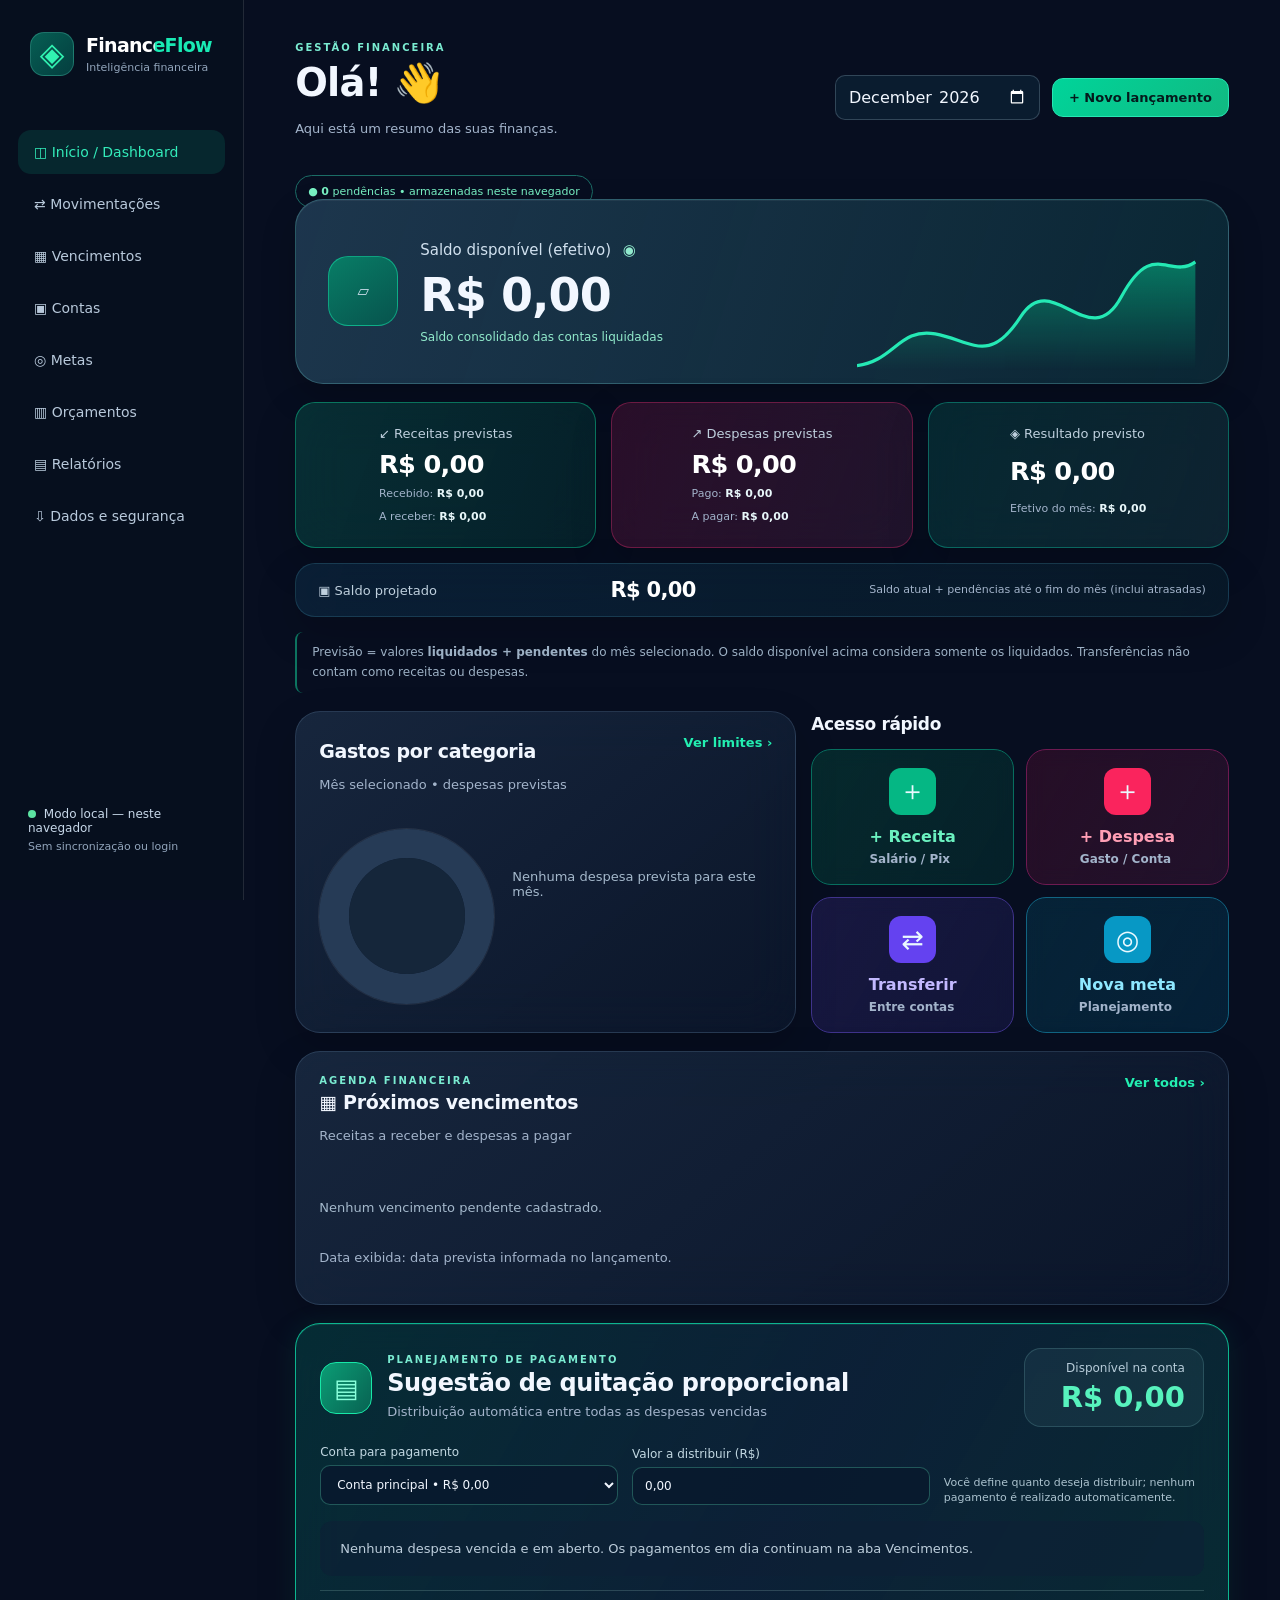
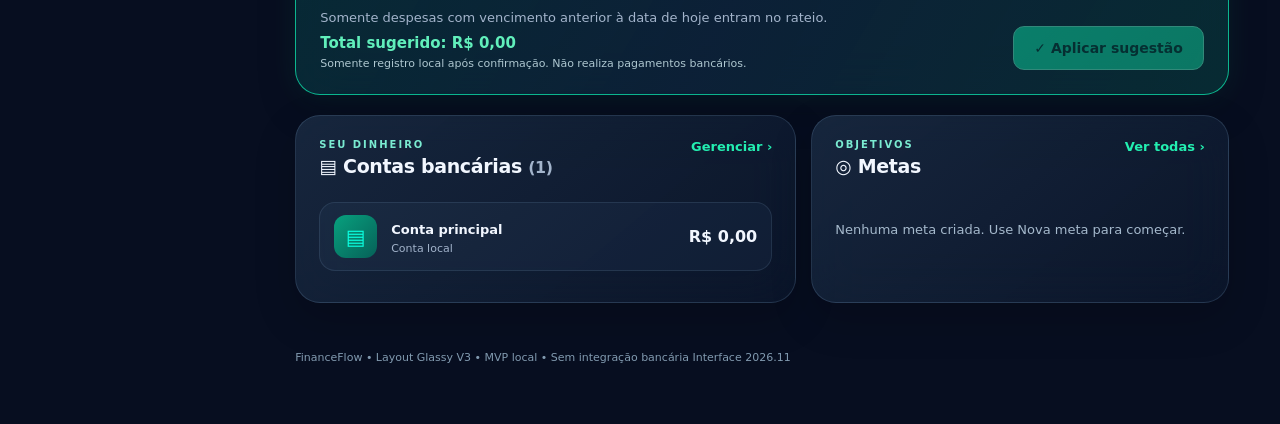
==== commit 3f312362: "feat(ui): cabeçalho mobile e hierarquia do dashboard fiéis à referência Glassy V3" ====
--- a/index.html
+++ b/index.html
@@ -1,22 +1,22 @@
 <!doctype html>
-<html lang="pt-BR"><head><meta charset="utf-8"><meta name="viewport" content="width=device-width,initial-scale=1"><meta name="theme-color" content="#0c1726"><meta name="description" content="FinanceFlow: controle financeiro local e transparente"><title>FinanceFlow | Seu dinheiro em foco</title><link rel="stylesheet" href="./styles.css"></head>
-<body>
+<html lang="pt-BR"><head><meta charset="utf-8"><meta name="viewport" content="width=device-width,initial-scale=1"><meta name="theme-color" content="#0c1726"><meta name="description" content="FinanceFlow: controle financeiro local e transparente"><title>FinanceFlow | Seu dinheiro em foco</title><link rel="stylesheet" href="./styles.css?v=glassy-v3-20261104"></head>
+<body data-layout="financeflow-glassy-v3">
 <div class="backdrop" aria-hidden="true"></div>
 <div class="shell">
 <aside class="sidebar"><div class="brand"><span class="brandmark">◈</span><div><strong>FinanceFlow</strong><small>Inteligência financeira</small></div></div><nav aria-label="Navegação"><a href="#dashboard" class="nav active">◫ Início / Dashboard</a><a href="#movimentos" class="nav">⇄ Movimentações</a><a href="#agenda" class="nav">▦ Vencimentos</a><a href="#contas" class="nav">▣ Contas</a><a href="#metas" class="nav">◎ Metas</a><a href="#planejamento" class="nav">▥ Orçamentos</a><a href="#relatorios" class="nav">▤ Relatórios</a><a href="#dados" class="nav">⇩ Dados e segurança</a></nav><div class="sidebottom"><span class="statusdot"></span> Modo local — neste navegador <small>Sem sincronização ou login</small></div></aside>
-<main class="main"><div class="mobile-brand"><span class="mobile-logo">▥</span><strong>Finance<span>Flow</span></strong><span class="mobile-indicator" title="Dados armazenados apenas neste navegador"><span class="statusdot"></span> Local</span></div><header class="top"><div><p class="eyebrow">GESTÃO FINANCEIRA</p><h1>Olá! 👋</h1><p class="muted">Aqui está um resumo das suas finanças.</p></div><div class="topactions"><label class="visually-hidden" for="month">Mês de referência</label><input id="month" type="month"><button id="new-transaction" class="primary">+ Novo lançamento</button></div></header>
+<main class="main"><div class="mobile-brand"><span class="mobile-logo" aria-hidden="true"><svg viewBox="0 0 28 28" width="25" height="25" fill="none"><rect x="4" y="15" width="4" height="9" rx="2" fill="currentColor"/><rect x="12" y="9" width="4" height="15" rx="2" fill="currentColor"/><rect x="20" y="4" width="4" height="20" rx="2" fill="currentColor"/></svg></span><strong>Finance<span>Flow</span></strong><div class="mobile-head-actions"><span class="head-notification" title="Notificações automáticas ainda não disponíveis" aria-hidden="true">♧</span><span class="head-avatar" aria-label="FinanceFlow, dados locais">FF</span></div></div><header class="top"><div><p class="eyebrow">GESTÃO FINANCEIRA</p><h1>Olá! 👋</h1><p class="muted">Aqui está um resumo das suas finanças.</p></div><div class="topactions"><label class="visually-hidden" for="month">Mês de referência</label><input id="month" type="month"><button id="new-transaction" class="primary">+ Novo lançamento</button></div></header>
 <div id="notice" role="status" aria-live="polite"></div>
 <section id="dashboard" data-page="dashboard" aria-label="Dashboard inicial">
-<div class="welcome"><div><p class="eyebrow">FINANCEFLOW • PAINEL INICIAL</p><h2>Olá! 👋</h2><p class="muted">Aqui está um resumo das suas finanças.</p></div><span class="local-chip">● <strong id="pending">0</strong> pendências • dados locais</span></div>
-<article class="glass hero-balance"><div class="hero-copy"><span class="hero-icon" aria-hidden="true">▣</span><div><span>Saldo disponível (efetivo) <button id="toggle-balance" class="iconbutton" aria-label="Ocultar ou mostrar valores">◉</button></span><strong id="balance">R$ 0,00</strong><small>Saldo consolidado das contas liquidadas</small></div></div><div class="hero-art" aria-hidden="true"><svg viewBox="0 0 320 110" preserveAspectRatio="none"><defs><linearGradient id="linegrad" x1="0" x2="0" y1="0" y2="1"><stop offset="0" stop-color="#04dd99" stop-opacity=".45"/><stop offset="1" stop-color="#04dd99" stop-opacity="0"/></linearGradient></defs><path d="M0 105 C35 101 40 70 74 76 S125 105 155 60 S220 96 250 42 S295 27 320 10 V110 H0Z" fill="url(#linegrad)"/><path d="M0 105 C35 101 40 70 74 76 S125 105 155 60 S220 96 250 42 S295 27 320 10" fill="none" stroke="#26f0b9" stroke-width="3"/></svg></div></article>
+<div class="dashboard-context"><span class="local-chip"><span aria-hidden="true">●</span> <strong id="pending">0</strong> pendências • armazenadas neste navegador</span></div>
+<article class="glass hero-balance"><div class="hero-copy"><span class="hero-icon" aria-hidden="true">▱</span><div><span>Saldo disponível (efetivo) <button id="toggle-balance" class="iconbutton" aria-label="Ocultar ou mostrar valores">◉</button></span><strong id="balance">R$ 0,00</strong><small>Saldo consolidado das contas liquidadas</small></div></div><div class="hero-art" aria-hidden="true"><svg viewBox="0 0 320 110" preserveAspectRatio="none"><defs><linearGradient id="linegrad" x1="0" x2="0" y1="0" y2="1"><stop offset="0" stop-color="#04dd99" stop-opacity=".45"/><stop offset="1" stop-color="#04dd99" stop-opacity="0"/></linearGradient></defs><path d="M0 105 C35 101 40 70 74 76 S125 105 155 60 S220 96 250 42 S295 27 320 10 V110 H0Z" fill="url(#linegrad)"/><path d="M0 105 C35 101 40 70 74 76 S125 105 155 60 S220 96 250 42 S295 27 320 10" fill="none" stroke="#26f0b9" stroke-width="3"/></svg></div></article>
 <div class="stats summary-grid forecast-grid" aria-label="Previsões financeiras mensais">
 <article class="glass stat stat-income"><span>↙ Receitas previstas</span><strong id="income">R$ 0,00</strong><small>Recebido: <b id="income-paid">R$ 0,00</b></small><small>A receber: <b id="income-pending">R$ 0,00</b></small></article>
 <article class="glass stat stat-expense"><span>↗ Despesas previstas</span><strong id="expense">R$ 0,00</strong><small>Pago: <b id="expense-paid">R$ 0,00</b></small><small>A pagar: <b id="expense-pending">R$ 0,00</b></small></article>
 <article class="glass stat stat-savings"><span>◈ Resultado previsto</span><strong id="month-result">R$ 0,00</strong><small>Efetivo do mês: <b id="actual-result">R$ 0,00</b></small></article>
 <article class="glass stat stat-projection"><span>▣ Saldo projetado</span><strong id="forecast-balance">R$ 0,00</strong><small>Saldo atual + pendências até o fim do mês (inclui atrasadas)</small></article>
 </div><p class="forecast-explainer">Previsão = valores <strong>liquidados + pendentes</strong> do mês selecionado. O saldo disponível acima considera somente os liquidados. Transferências não contam como receitas ou despesas.</p>
-<div class="dashboard-mid"><section class="glass panel"><div class="panelhead"><div><p class="eyebrow">DISTRIBUIÇÃO MENSAL • REALIZADO E PENDENTE</p><h2>Gastos por categoria</h2></div><a href="#planejamento" class="textlink">Ver limites ›</a></div><div class="chart-layout"><div id="donut" class="donut" role="img" aria-label="Distribuição das despesas"><div class="donut-center"><strong id="donut-total">R$ 0,00</strong><small>Total</small></div></div><div id="bars" class="bars"></div></div></section>
-<section class="actions-panel"><h2>Acesso rápido</h2><div class="quick-grid"><button class="quick quick-income" data-quick="income"><b>＋</b><span><strong>+ Receita</strong><small>Salário / Pix</small></span></button><button class="quick quick-expense" data-quick="expense"><b>＋</b><span><strong>+ Despesa</strong><small>Gasto / Conta</small></span></button><button class="quick quick-transfer" data-quick="transfer"><b>⇄</b><span><strong>Transferir</strong><small>Entre contas</small></span></button><button class="quick quick-goal" data-quick="goal"><b>◎</b><span><strong>Nova meta</strong><small>Planejamento</small></span></button></div></section></div>
+<div class="dashboard-mid"><section class="glass panel"><div class="panelhead"><div><h2>Gastos por categoria</h2><p class="muted chart-period">Mês selecionado • despesas previstas</p></div><a href="#planejamento" class="textlink">Ver limites ›</a></div><div class="chart-layout"><div id="donut" class="donut" role="img" aria-label="Distribuição das despesas"><div class="donut-center"><strong id="donut-total">R$ 0,00</strong><small>Total</small></div></div><div id="bars" class="bars"></div></div></section>
+<section class="actions-panel"><h2 class="quick-heading">Acesso rápido</h2><div class="quick-grid"><button class="quick quick-income" data-quick="income"><b>＋</b><span><strong>+ Receita</strong><small>Salário / Pix</small></span></button><button class="quick quick-expense" data-quick="expense"><b>＋</b><span><strong>+ Despesa</strong><small>Gasto / Conta</small></span></button><button class="quick quick-transfer" data-quick="transfer"><b>⇄</b><span><strong>Transferir</strong><small>Entre contas</small></span></button><button class="quick quick-goal" data-quick="goal"><b>◎</b><span><strong>Nova meta</strong><small>Planejamento</small></span></button></div></section></div>
 <section class="glass panel dashboard-panel" id="vencimentos"><div class="panelhead"><div><p class="eyebrow">AGENDA FINANCEIRA</p><h2>▦ Próximos vencimentos</h2><p class="muted">Receitas a receber e despesas a pagar</p></div><a class="textlink" href="#agenda" id="all-pending">Ver todos ›</a></div><div id="upcoming"></div><p class="muted" id="pending-caption"></p></section>
 <section class="glass panel settlement-panel" aria-labelledby="settlement-title">
  <div class="settlement-top">
@@ -36,8 +36,8 @@
 <section id="relatorios" data-page="relatorios" hidden class="glass panel section"><div class="panelhead"><div><p class="eyebrow">ANÁLISE DO MÊS • PREVISTO E REALIZADO</p><h2>Relatório financeiro</h2></div></div><div id="monthly-report"></div></section>
 <section id="cartoes" data-page="cartoes" hidden class="glass panel section"><h2>Cartões</h2><p class="muted">Gestão de faturas, limites e compras parceladas ainda não disponível nesta versão. Nenhuma despesa é contabilizada automaticamente a partir de cartões.</p></section>
 <section id="dados" data-page="dados" hidden class="glass panel section"><div class="panelhead"><div><p class="eyebrow">PRIVACIDADE E CONTINUIDADE</p><h2>Dados e segurança</h2></div></div><p>As informações são guardadas exclusivamente neste navegador (localStorage). Não existe conta de usuário, criptografia de dados em repouso, backup automático ou sincronização em nuvem nesta versão. Não use em computadores compartilhados.</p><div class="toolbar"><button id="export-json" class="secondary">Exportar backup JSON</button><button id="export-csv" class="secondary">Exportar CSV</button><label class="secondary filelabel">Restaurar JSON<input type="file" id="import-json" accept=".json,application/json" hidden></label><button id="clear-data" class="danger">Apagar dados locais</button></div><p class="muted">A restauração substitui todos os registros locais após confirmação. Guarde os backups em local protegido.</p><details><summary>Auditoria local</summary><div id="audit"></div></details></section>
-<footer>FinanceFlow • MVP local • Valores financeiros em centavos exatos • Não vinculado a bancos</footer></main></div><nav class="bottom-nav" aria-label="Navegação principal no celular"><a href="#dashboard" class="bottom-item active"><span>▦</span>Início</a><a href="#movimentos" class="bottom-item"><span>◷</span>Histórico</a><button id="bottom-add" class="bottom-plus" aria-label="Adicionar lançamento">＋</button><a href="#cartoes" class="bottom-item"><span>▱</span>Cartões</a><a href="#relatorios" class="bottom-item"><span>▥</span>Relatórios</a><div class="bottom-secondary"><a href="#agenda">Vencimentos</a><a href="#planejamento">Categorias</a><a href="#metas">Metas</a><a href="#relatorios">Inteligência</a><a href="#dados">Dados</a></div></nav>
+<footer>FinanceFlow • Layout Glassy V3 • MVP local • Sem integração bancária <span id="build-marker">Interface 2026.11</span></footer></main></div><nav class="bottom-nav" aria-label="Navegação principal no celular"><a href="#dashboard" class="bottom-item active"><span>▦</span>Início</a><a href="#movimentos" class="bottom-item"><span>◷</span>Histórico</a><button id="bottom-add" class="bottom-plus" aria-label="Adicionar lançamento">＋</button><a href="#cartoes" class="bottom-item"><span>▱</span>Cartões</a><a href="#relatorios" class="bottom-item"><span>▥</span>Relatórios</a><div class="bottom-secondary"><a href="#agenda">Vencimentos</a><a href="#planejamento">Categorias</a><a href="#metas">Metas</a><a href="#relatorios">Inteligência</a><a href="#dados">Dados</a></div></nav>
 <dialog id="tx-dialog" aria-labelledby="tx-title"><form id="tx-form" class="modalform"><h2 id="tx-title">Novo lançamento</h2><label>Tipo<select name="type" id="tx-type"><option value="expense">Despesa</option><option value="income">Receita</option><option value="transfer">Transferência</option></select></label><label>Descrição<input id="tx-description" name="description" maxlength="180" placeholder="Ex.: Supermercado, Spotify, farmácia" autocomplete="off" aria-describedby="tx-description-hint" required><small id="tx-description-hint" class="date-field-hint">Descreva o lançamento para receber sugestões de categoria.</small></label><label>Valor (R$)<input name="amount" placeholder="120,50" inputmode="decimal" required></label><label><span id="tx-date-label">Vencimento (último dia para pagar)</span><input id="tx-date" name="date" type="date" aria-describedby="tx-date-hint" required><small id="tx-date-hint" class="date-field-hint">Esta é a data limite para pagar em dia. Só ficará em atraso a partir do dia seguinte, se ainda estiver pendente.</small></label><label>Situação<select name="status"><option value="paid">Liquidado</option><option value="pending">Pendente</option></select></label><label>Conta de origem<select id="tx-account" name="accountId"></select></label><label id="tx-to-wrap" hidden>Conta de destino<select name="toAccountId" id="tx-to"></select></label><label id="tx-category-wrap">Categoria<select id="tx-category" name="category" required></select><small class="date-field-hint">Você pode escolher qualquer categoria, independentemente da sugestão.</small></label><div id="category-suggestion" class="category-suggestion" aria-live="polite" hidden></div><p id="tx-edit-hint" class="muted" hidden>Ao salvar a edição, saldos, indicadores e vencimentos serão recalculados. O histórico da alteração ficará na auditoria local.</p><div class="modalactions"><button type="button" class="secondary cancel">Cancelar</button><button id="tx-save" type="submit" class="primary">Salvar lançamento</button></div></form></dialog>
 <dialog id="goal-dialog" aria-labelledby="goal-title"><form id="goal-form" class="modalform"><h2 id="goal-title">Nova meta</h2><label>Objetivo<input name="name" maxlength="80" required placeholder="Ex.: Viagem"></label><label>Valor desejado (R$)<input name="target" inputmode="decimal" placeholder="6.000,00" required></label><div class="modalactions"><button type="button" class="secondary cancel">Cancelar</button><button type="submit" class="primary">Criar meta</button></div></form></dialog>
 <dialog id="account-dialog" aria-labelledby="account-title"><form id="account-form" class="modalform"><h2 id="account-title">Nova conta</h2><label>Nome da conta<input name="name" maxlength="80" required placeholder="Ex.: Carteira"></label><label>Saldo inicial (R$)<input name="opening" inputmode="decimal" placeholder="0,00" value="0,00" required></label><p class="muted">O saldo inicial é o patrimônio existente antes dos lançamentos registrados.</p><div class="modalactions"><button type="button" class="secondary cancel">Cancelar</button><button type="submit" class="primary">Criar conta</button></div></form></dialog>
-<script type="module" src="./src/app.mjs"></script></body></html>+<script type="module" src="./src/app.mjs?v=glassy-v3-20261104"></script></body></html>
--- a/styles.css
+++ b/styles.css
@@ -189,3 +189,121 @@
 .due-actions .rowaction{white-space:nowrap}
 #tx-edit-hint{margin:0;padding:10px 12px;border-left:3px solid #57ddbc;border-radius:8px;background:rgba(18,70,68,.2)}
 @media(max-width:650px){.due-actions{justify-content:flex-start}}
+
+/* FinanceFlow 2026 — identidade visual da referência e quitação proporcional */
+:root{color-scheme:dark;--ff-green:#12e8aa;--ff-navy:#071021;--ff-muted:#a6b8d0}
+body{background:#070e20}
+.backdrop{background:
+ radial-gradient(ellipse at 60% 8%,rgba(9,39,62,.45),transparent 44%),
+ radial-gradient(ellipse at 8% 85%,rgba(14,27,69,.52),transparent 43%),
+ linear-gradient(140deg,#050b1b 5%,#071226 57%,#060b1c 100%)}
+.glass{background:linear-gradient(140deg,rgba(26,43,67,.83),rgba(11,22,43,.86));border:1px solid rgba(130,169,202,.2);border-radius:25px;box-shadow:0 16px 42px rgba(0,0,0,.18)}
+.main{max-width:1450px}
+.top h1{letter-spacing:-.7px}
+.mobile-logo,.brandmark{background:linear-gradient(135deg,#065e53,#043e3f);color:#31f2b1}
+.mobile-brand strong span{color:var(--ff-green)}
+.hero-balance{background:linear-gradient(108deg,rgba(29,55,78,.95),rgba(10,42,53,.77)),#0b1b30;border-color:rgba(93,173,180,.37);border-radius:28px;box-shadow:inset 0 1px 0 rgba(255,255,255,.05),0 14px 35px #0003}
+.hero-copy>div>strong,#balance{letter-spacing:-.9px}
+.hero-art{opacity:.97}
+.hero-icon{background:linear-gradient(145deg,#087d66,#07534d);border:1px solid rgba(22,239,177,.48);color:#36f3b7}
+.forecast-grid{grid-template-columns:repeat(3,minmax(0,1fr));gap:15px}
+.forecast-grid .stat{border-radius:20px;min-width:0}
+.forecast-grid .stat strong{color:#fff;font-weight:800}
+.forecast-grid .stat-income{background:linear-gradient(110deg,rgba(9,87,78,.45),rgba(5,41,46,.65));border-color:rgba(15,222,158,.42)}
+.forecast-grid .stat-expense{background:linear-gradient(110deg,rgba(105,19,62,.36),rgba(40,22,48,.75));border-color:rgba(238,48,116,.35)}
+.forecast-grid .stat-savings{background:linear-gradient(110deg,rgba(6,87,80,.37),rgba(16,40,53,.8));border-color:rgba(16,205,169,.39)}
+.forecast-grid .stat-projection{grid-column:1/-1;min-height:0;display:flex;flex-wrap:wrap;align-items:center;justify-content:space-between;gap:12px;padding:14px 22px;background:linear-gradient(100deg,rgba(14,48,75,.5),rgba(9,34,48,.54));border-color:rgba(67,149,172,.25)}
+.forecast-grid .stat-projection span{font-size:13px}
+.forecast-grid .stat-projection strong{font-size:21px}
+.forecast-grid .stat-projection small{max-width:460px}
+.forecast-explainer{font-size:12px;background:transparent;border-left:2px solid rgba(20,232,168,.55);opacity:.86}
+.dashboard-mid{grid-template-columns:1.2fr 1fr;gap:15px}
+.panel{padding:23px}
+.panelhead h2{font-weight:750}
+.chart-layout{gap:18px}
+.donut{background:#25334a;border:0;box-shadow:0 0 0 1px #ffffff14}
+.donut-center{background:#101d33}
+.quick{border-radius:20px;transition:transform .16s ease,filter .16s ease}
+.quick:hover{transform:translateY(-2px)}
+.quick-income{background:linear-gradient(120deg,rgba(4,112,78,.28),rgba(5,43,47,.64))}
+.quick-expense{background:linear-gradient(120deg,rgba(111,16,55,.3),rgba(49,20,50,.6))}
+.quick-transfer{background:linear-gradient(120deg,rgba(68,50,149,.28),rgba(22,25,67,.68))}
+.quick-goal{background:linear-gradient(120deg,rgba(5,88,113,.29),rgba(5,42,67,.65))}
+.due-row{border-top-color:rgba(166,194,227,.12)}
+.due-amount{color:#ff9eba}
+.due-date{background:#182b46;border-color:#3e536b}
+.due-name{color:#f4f8ff}
+.home-account{background:rgba(87,119,156,.085);border-color:rgba(158,192,225,.13);border-radius:16px}
+.bank-icon{background:linear-gradient(135deg,#08a17e,#066158)}
+.goal-card{background:linear-gradient(125deg,#1d314d,#0c203a);border:1px solid rgba(133,166,207,.22)}
+.goal-card .bartrack{background:#2f4157}
+.goal-card .barfill{background:linear-gradient(90deg,#07cb8d,#1df0bc)}
+.bottom-nav{border-radius:22px 22px 0 0}
+.bottom-plus{background:linear-gradient(135deg,#04c791,#03a979);box-shadow:0 3px 34px rgba(0,230,159,.3)}
+/* Bloco principal de quitação: integrado ao dashboard, nunca uma simulação fictícia. */
+.settlement-panel{border:1px solid rgba(15,238,179,.72);background:
+ linear-gradient(120deg,rgba(5,71,71,.54),rgba(13,34,57,.91) 52%,rgba(8,54,58,.73));
+ box-shadow:inset 0 1px 0 rgba(101,252,204,.1),0 0 25px rgba(0,220,165,.085),0 16px 40px rgba(0,0,0,.16);margin:18px 0 20px;padding:24px}
+.settlement-top{display:flex;justify-content:space-between;align-items:center;gap:18px;margin-bottom:18px}
+.settlement-title-area{display:flex;align-items:center;gap:15px;min-width:0}
+.settlement-title-area h2{font-size:clamp(18px,2.1vw,24px);margin:4px 0}
+.settlement-title-area .muted{margin:5px 0 0}
+.settlement-symbol{display:grid;place-items:center;flex:none;width:52px;height:52px;border-radius:16px;background:linear-gradient(125deg,#0b9d75,#086252);border:1px solid #17e8a7;color:#89ffdb;font-size:26px}
+.settlement-funds{display:grid;gap:5px;padding:12px 18px;border-radius:17px;text-align:right;background:rgba(135,202,214,.075);border:1px solid rgba(135,205,205,.2);min-width:180px}
+.settlement-funds span{font-size:12px;color:#b7ccd9}
+.settlement-funds strong{color:#57f2bd;font-size:clamp(21px,2.6vw,29px)}
+.settlement-controls{display:flex;gap:14px;flex-wrap:wrap;align-items:end;margin:6px 0 16px}
+.settlement-controls label{display:grid;gap:6px;color:#c2d8e2;font-size:12px;min-width:175px;flex:1}
+.settlement-controls label input,.settlement-controls label select{width:100%;border-color:rgba(80,203,169,.35);background:rgba(9,26,46,.88)}
+.settlement-help{color:#acc3cf;font-size:11px;line-height:1.4;max-width:260px;flex:1}
+.settlement-items{display:grid;gap:6px}
+.settlement-item{display:grid;grid-template-columns:minmax(0,1fr) minmax(125px,200px) minmax(130px,210px);gap:14px;align-items:center;background:rgba(147,194,206,.085);border:1px solid rgba(153,204,204,.10);border-radius:12px;padding:10px 13px}
+.settlement-item-name{display:flex;align-items:center;gap:10px;min-width:0}
+.settlement-item-name strong{font-size:13px;font-weight:720;overflow-wrap:anywhere}
+.settlement-clock{display:grid;place-items:center;width:27px;height:27px;flex:none;border-radius:50%;font-size:17px;background:rgba(155,35,72,.21);color:#ffa1b6}
+.settlement-item-open{font-size:12px;color:#bbcad9}
+.settlement-item-allocated{font-size:13px;color:#61f0bb;font-weight:800;text-align:right}
+.settlement-footer{display:flex;justify-content:space-between;align-items:end;gap:20px;border-top:1px solid rgba(192,242,233,.18);margin-top:14px;padding-top:17px}
+.settlement-footer>div{display:grid;gap:5px}
+.settlement-footer p{margin:0;max-width:580px}
+.settlement-footer strong{font-size:15px;color:#61efbb}
+.settlement-footer small{font-size:11px;color:#aec7d0}
+.settlement-action{background:linear-gradient(135deg,#0beaac,#12d6a0);color:#043a31;border-color:#66ffd0;font-size:14px;white-space:nowrap;padding:13px 20px}
+.settlement-action:disabled{opacity:.45;cursor:not-allowed;filter:none}
+.settlement-empty,.settlement-warning{padding:20px;border-radius:12px;margin:0;background:rgba(14,33,54,.6);color:#bdcedc;font-size:13px}
+.settlement-warning{color:#ffc4a7;border:1px solid rgba(237,128,90,.25)}
+@media(max-width:1050px){.dashboard-mid{grid-template-columns:1fr}.settlement-controls{align-items:stretch}.settlement-help{align-self:center}}
+@media(max-width:750px){
+ .welcome{display:none}
+ .top{margin-bottom:16px}
+ .top h1{font-size:24px}
+ .hero-balance{min-height:140px;padding:18px}
+ .forecast-grid{grid-template-columns:repeat(2,minmax(0,1fr));gap:9px}
+ .forecast-grid .stat{padding:15px 11px}
+ .forecast-grid .stat-projection{grid-column:1/-1;padding:12px 15px}
+ .forecast-grid .stat-projection strong{font-size:20px}
+ .settlement-panel{padding:17px;margin:16px 0 18px;border-radius:22px}
+ .settlement-top{align-items:stretch;flex-direction:column}
+ .settlement-funds{min-width:0;text-align:left;display:flex;align-items:center;justify-content:space-between;gap:10px}
+ .settlement-funds span{max-width:180px}
+ .settlement-controls label{min-width:135px}
+ .settlement-help{max-width:none;flex:1 1 100%}
+ .settlement-item{grid-template-columns:minmax(0,1fr) auto;gap:5px 9px;padding:10px}
+ .settlement-item-name{grid-column:1/-1}
+ .settlement-item-open{grid-column:1}
+ .settlement-item-allocated{grid-column:2}
+ .settlement-footer{align-items:stretch;flex-direction:column;gap:13px}
+ .settlement-action{width:100%;text-align:center}
+ .due-row .due-actions{grid-column:3;grid-row:2;display:flex;justify-content:flex-end;flex-wrap:wrap;align-items:center}
+ .due-row .due-actions .secondary{grid-column:auto;grid-row:auto}
+ .due-row .due-amount{grid-column:2}
+}
+@media(max-width:400px){
+ .settlement-title-area{align-items:flex-start}
+ .settlement-title-area h2{font-size:18px}
+ .settlement-symbol{width:42px;height:42px}
+ .settlement-funds strong{font-size:20px}
+ .settlement-controls label{flex:1 1 100%}
+ .bottom-secondary a{font-size:9px}
+}
+@media(prefers-reduced-motion:reduce){.quick{transition:none}.quick:hover{transform:none}}
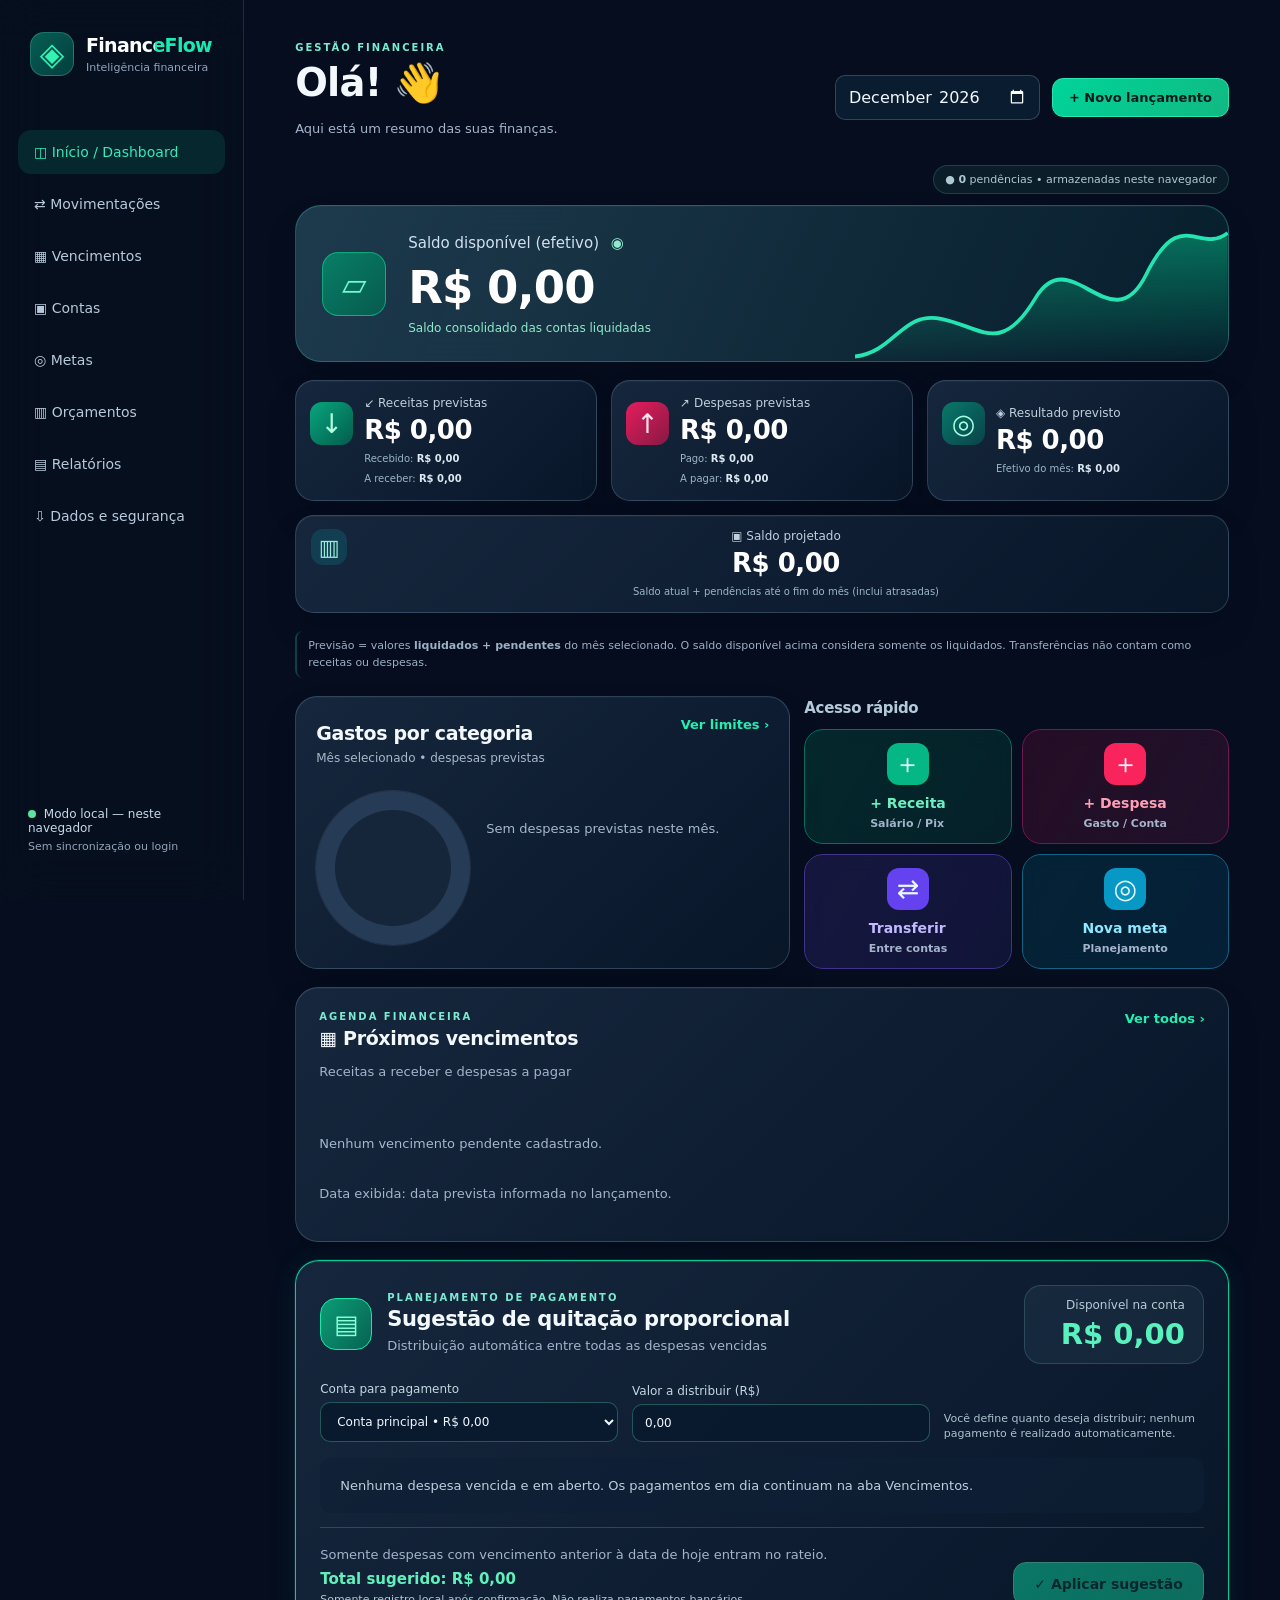
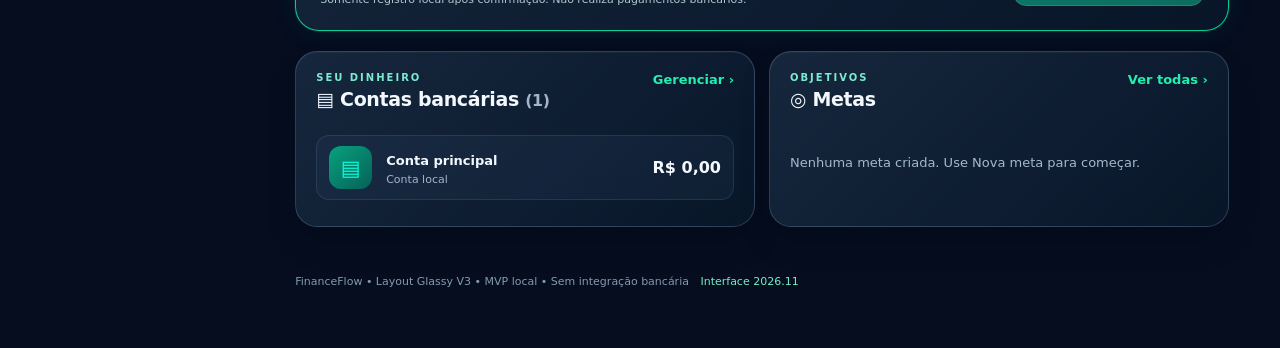
==== commit 21be7a4b: "style(ui): ícone de sino consistente com a referência sem função fictícia" ====
--- a/index.html
+++ b/index.html
@@ -4,7 +4,7 @@
 <div class="backdrop" aria-hidden="true"></div>
 <div class="shell">
 <aside class="sidebar"><div class="brand"><span class="brandmark">◈</span><div><strong>FinanceFlow</strong><small>Inteligência financeira</small></div></div><nav aria-label="Navegação"><a href="#dashboard" class="nav active">◫ Início / Dashboard</a><a href="#movimentos" class="nav">⇄ Movimentações</a><a href="#agenda" class="nav">▦ Vencimentos</a><a href="#contas" class="nav">▣ Contas</a><a href="#metas" class="nav">◎ Metas</a><a href="#planejamento" class="nav">▥ Orçamentos</a><a href="#relatorios" class="nav">▤ Relatórios</a><a href="#dados" class="nav">⇩ Dados e segurança</a></nav><div class="sidebottom"><span class="statusdot"></span> Modo local — neste navegador <small>Sem sincronização ou login</small></div></aside>
-<main class="main"><div class="mobile-brand"><span class="mobile-logo" aria-hidden="true"><svg viewBox="0 0 28 28" width="25" height="25" fill="none"><rect x="4" y="15" width="4" height="9" rx="2" fill="currentColor"/><rect x="12" y="9" width="4" height="15" rx="2" fill="currentColor"/><rect x="20" y="4" width="4" height="20" rx="2" fill="currentColor"/></svg></span><strong>Finance<span>Flow</span></strong><div class="mobile-head-actions"><span class="head-notification" title="Notificações automáticas ainda não disponíveis" aria-hidden="true">♧</span><span class="head-avatar" aria-label="FinanceFlow, dados locais">FF</span></div></div><header class="top"><div><p class="eyebrow">GESTÃO FINANCEIRA</p><h1>Olá! 👋</h1><p class="muted">Aqui está um resumo das suas finanças.</p></div><div class="topactions"><label class="visually-hidden" for="month">Mês de referência</label><input id="month" type="month"><button id="new-transaction" class="primary">+ Novo lançamento</button></div></header>
+<main class="main"><div class="mobile-brand"><span class="mobile-logo" aria-hidden="true"><svg viewBox="0 0 28 28" width="25" height="25" fill="none"><rect x="4" y="15" width="4" height="9" rx="2" fill="currentColor"/><rect x="12" y="9" width="4" height="15" rx="2" fill="currentColor"/><rect x="20" y="4" width="4" height="20" rx="2" fill="currentColor"/></svg></span><strong>Finance<span>Flow</span></strong><div class="mobile-head-actions"><span class="head-notification" title="Notificações automáticas ainda não disponíveis" aria-hidden="true"><svg width="21" height="21" viewBox="0 0 24 24" fill="none" stroke="currentColor" stroke-width="1.8" stroke-linecap="round" stroke-linejoin="round"><path d="M18 8a6 6 0 0 0-12 0c0 7-3 7-3 9h18c0-2-3-2-3-9"/><path d="M10 21h4"/></svg></span><span class="head-avatar" aria-label="FinanceFlow, dados locais">FF</span></div></div><header class="top"><div><p class="eyebrow">GESTÃO FINANCEIRA</p><h1>Olá! 👋</h1><p class="muted">Aqui está um resumo das suas finanças.</p></div><div class="topactions"><label class="visually-hidden" for="month">Mês de referência</label><input id="month" type="month"><button id="new-transaction" class="primary">+ Novo lançamento</button></div></header>
 <div id="notice" role="status" aria-live="polite"></div>
 <section id="dashboard" data-page="dashboard" aria-label="Dashboard inicial">
 <div class="dashboard-context"><span class="local-chip"><span aria-hidden="true">●</span> <strong id="pending">0</strong> pendências • armazenadas neste navegador</span></div>
--- a/styles.css
+++ b/styles.css
@@ -307,3 +307,150 @@
  .bottom-secondary a{font-size:9px}
 }
 @media(prefers-reduced-motion:reduce){.quick{transition:none}.quick:hover{transform:none}}
+
+
+/* FinanceFlow Glassy V3 — correspondência visual efetiva com a referência enviada */
+body[data-layout="financeflow-glassy-v3"]{color:#f2f8fc;background:#050d1f}
+body[data-layout="financeflow-glassy-v3"] .backdrop{background:radial-gradient(circle at 38% 15%,rgba(14,48,75,.25),transparent 35%),radial-gradient(circle at 80% 85%,rgba(8,53,76,.25),transparent 40%),linear-gradient(135deg,#060c1e 0%,#08172a 68%,#050b1a 100%)}
+body[data-layout="financeflow-glassy-v3"] .main{max-width:1460px}
+body[data-layout="financeflow-glassy-v3"] .glass{border-radius:23px;background:linear-gradient(137deg,rgba(25,43,66,.87),rgba(9,23,42,.91));border:1px solid rgba(150,188,215,.24);box-shadow:inset 0 1px rgba(255,255,255,.03),0 17px 32px #0002}
+body[data-layout="financeflow-glassy-v3"] .dashboard-context{display:flex;justify-content:flex-end;margin:-15px 0 11px}
+body[data-layout="financeflow-glassy-v3"] .local-chip{font-size:11px;color:#afc9d3;background:rgba(32,67,72,.3);border:1px solid rgba(54,188,160,.25);padding:7px 11px;border-radius:30px}
+body[data-layout="financeflow-glassy-v3"] .hero-balance{position:relative;overflow:hidden;min-height:152px;padding:26px;background:linear-gradient(115deg,rgba(31,61,80,.95),rgba(8,34,47,.84));border:1px solid rgba(50,186,171,.37);border-radius:26px}
+body[data-layout="financeflow-glassy-v3"] .hero-copy{position:relative;z-index:1}
+body[data-layout="financeflow-glassy-v3"] .hero-icon{width:64px;height:64px;border-radius:16px;background:linear-gradient(135deg,#087e67,#075b4e);color:#72f9cd;border:1px solid rgba(19,243,172,.46);font-size:32px}
+body[data-layout="financeflow-glassy-v3"] .hero-art{align-self:flex-end;position:absolute;bottom:-2px;right:0;width:40%;height:92%;margin:0;min-width:190px;opacity:.95}
+body[data-layout="financeflow-glassy-v3"] .hero-art svg{height:100%;width:100%}
+body[data-layout="financeflow-glassy-v3"] .hero-copy strong{font-size:clamp(29px,3.7vw,45px);color:#fff}
+body[data-layout="financeflow-glassy-v3"] .forecast-grid{grid-template-columns:repeat(3,minmax(0,1fr));gap:14px}
+body[data-layout="financeflow-glassy-v3"] .forecast-grid .stat{position:relative;min-height:113px;border-radius:19px;display:flex;flex-direction:column;justify-content:center;padding:15px 15px 15px 68px;gap:6px}
+body[data-layout="financeflow-glassy-v3"] .forecast-grid .stat::before{content:"↓";position:absolute;left:14px;top:21px;display:grid;place-items:center;width:43px;height:43px;border-radius:12px;background:linear-gradient(135deg,#08a67d,#035c4d);font-size:27px;color:#b1ffdd}
+body[data-layout="financeflow-glassy-v3"] .forecast-grid .stat-expense::before{content:"↑";background:linear-gradient(135deg,#e51d5d,#861943);color:#ffdfeb}
+body[data-layout="financeflow-glassy-v3"] .forecast-grid .stat-savings::before{content:"◎";background:linear-gradient(135deg,#087968,#0a424b);color:#a7ffe3}
+body[data-layout="financeflow-glassy-v3"] .forecast-grid .stat-projection::before{content:"▥";top:13px;left:15px;width:36px;height:36px;font-size:22px;background:#123e52;color:#9aeed9}
+body[data-layout="financeflow-glassy-v3"] .forecast-grid .stat-projection{grid-column:1/-1;padding:13px 15px 13px 63px;min-height:63px}
+body[data-layout="financeflow-glassy-v3"] .forecast-grid .stat-projection strong{font-size:22px}
+body[data-layout="financeflow-glassy-v3"] .forecast-grid .stat strong{line-height:1.15;letter-spacing:-.5px;font-size:clamp(17px,2.05vw,26px);color:#fff}
+body[data-layout="financeflow-glassy-v3"] .forecast-grid .stat span{font-size:12px;white-space:normal}
+body[data-layout="financeflow-glassy-v3"] .forecast-grid .stat small{font-size:10px;color:#9bb6c9}
+body[data-layout="financeflow-glassy-v3"] .forecast-grid .stat small b{font-weight:600;color:#dce9f2}
+body[data-layout="financeflow-glassy-v3"] .forecast-explainer{font-size:11px;margin:8px 0 18px;padding:6px 11px;border-color:rgba(40,220,162,.3)}
+body[data-layout="financeflow-glassy-v3"] .dashboard-mid{grid-template-columns:minmax(0,1.12fr) minmax(0,.96fr);gap:14px}
+body[data-layout="financeflow-glassy-v3"] .dashboard-mid>.panel{border-radius:22px;padding:20px}
+body[data-layout="financeflow-glassy-v3"] .chart-layout{margin-top:14px;gap:16px}
+body[data-layout="financeflow-glassy-v3"] .chart-period{font-size:12px;margin:4px 0 0;color:#a7b8c8}
+body[data-layout="financeflow-glassy-v3"] .chart-layout .bars{max-height:none;overflow:visible}
+body[data-layout="financeflow-glassy-v3"] .chart-layout .barrow{margin:10px 0}
+body[data-layout="financeflow-glassy-v3"] .chart-layout .barlabel{align-items:center;gap:8px}
+body[data-layout="financeflow-glassy-v3"] .chart-layout .barlabel span{display:flex;align-items:center;gap:8px;color:#cbd9e8;font-size:12px}
+body[data-layout="financeflow-glassy-v3"] .chart-layout .barlabel strong{font-size:12px;color:#d5e4f0}
+body[data-layout="financeflow-glassy-v3"] .chart-layout .barlabel i{width:9px;height:9px;border-radius:50%;display:inline-block;flex-shrink:0}
+body[data-layout="financeflow-glassy-v3"] .chart-layout .bartrack{display:none}
+body[data-layout="financeflow-glassy-v3"] .donut{width:154px;height:154px}
+body[data-layout="financeflow-glassy-v3"] .donut-center{width:102px;height:102px;background:#122139}
+body[data-layout="financeflow-glassy-v3"] .donut-center strong{font-size:17px}
+body[data-layout="financeflow-glassy-v3"] .quick-heading{font-size:15px;margin:3px 0 12px;color:#b4cadb}
+body[data-layout="financeflow-glassy-v3"] .quick-grid{grid-template-columns:1fr 1fr;gap:10px}
+body[data-layout="financeflow-glassy-v3"] .quick{border-radius:19px;padding:13px 11px;gap:10px;min-height:91px}
+body[data-layout="financeflow-glassy-v3"] .quick b{width:42px;height:42px;font-size:27px;border-radius:12px;flex-shrink:0}
+body[data-layout="financeflow-glassy-v3"] .quick strong{font-size:14px}
+body[data-layout="financeflow-glassy-v3"] .quick small{font-size:11px}
+body[data-layout="financeflow-glassy-v3"] .dashboard-panel{margin-top:15px}
+body[data-layout="financeflow-glassy-v3"] .due-row{padding:13px 0;grid-template-columns:56px minmax(0,1fr) auto auto}
+body[data-layout="financeflow-glassy-v3"] .due-date{border-radius:12px}
+body[data-layout="financeflow-glassy-v3"] .due-date strong{font-size:19px}
+body[data-layout="financeflow-glassy-v3"] .due-name{font-size:13px}
+body[data-layout="financeflow-glassy-v3"] .due-sub{font-size:11px;line-height:1.5}
+body[data-layout="financeflow-glassy-v3"] .due-amount{font-size:15px;color:#ff9ebd}
+body[data-layout="financeflow-glassy-v3"] .settlement-panel{border:1px solid rgba(7,237,169,.83);box-shadow:0 0 0 1px rgba(19,219,171,.1),0 0 30px #00c99614,inset 0 1px rgba(77,240,195,.12);border-radius:24px}
+body[data-layout="financeflow-glassy-v3"] .settlement-title-area h2{font-size:21px}
+body[data-layout="financeflow-glassy-v3"] .settlement-item{background:rgba(82,126,152,.13);border-radius:13px}
+body[data-layout="financeflow-glassy-v3"] .settlement-action{border-radius:13px;font-weight:800}
+body[data-layout="financeflow-glassy-v3"] .dashboard-bottom{grid-template-columns:1fr 1fr}
+body[data-layout="financeflow-glassy-v3"] .home-account{border-radius:13px;margin:6px 0;padding:10px 12px}
+body[data-layout="financeflow-glassy-v3"] .goal-card{background:linear-gradient(125deg,rgba(34,56,84,.85),rgba(14,32,52,.85));border-radius:18px}
+body[data-layout="financeflow-glassy-v3"] .bottom-nav{background:rgba(10,22,41,.96);border:1px solid rgba(123,159,195,.18);border-bottom:none;backdrop-filter:blur(25px)}
+body[data-layout="financeflow-glassy-v3"] .bottom-item.active{color:#2df2b0}
+body[data-layout="financeflow-glassy-v3"] .bottom-plus{background:linear-gradient(140deg,#04d697,#04a477);box-shadow:0 0 28px rgba(2,231,164,.24);border:1px solid #55eec0}
+body[data-layout="financeflow-glassy-v3"] .mobile-brand{align-items:center;gap:11px;margin:0 0 12px;font-size:22px}
+body[data-layout="financeflow-glassy-v3"] .mobile-logo{width:48px;height:48px;border-radius:15px;flex:none;color:#00edaa;background:linear-gradient(135deg,#075a50,#062d41);border:1px solid rgba(18,229,154,.21)}
+body[data-layout="financeflow-glassy-v3"] .mobile-head-actions{display:flex;align-items:center;gap:11px;margin-left:auto}
+body[data-layout="financeflow-glassy-v3"] .head-notification{border-radius:50%;display:grid;place-items:center;width:37px;height:37px;font-size:21px;background:rgba(38,56,76,.8);border:1px solid rgba(119,153,183,.18);color:#a6bacd}
+body[data-layout="financeflow-glassy-v3"] .head-avatar{display:grid;place-items:center;width:39px;height:39px;border-radius:50%;border:2px solid #0ccf94;background:linear-gradient(135deg,#193753,#0b1a30);font-weight:800;color:#98f4d4;font-size:12px}
+body[data-layout="financeflow-glassy-v3"] #build-marker{display:inline-block;margin-left:8px;color:#73eec5;font-size:11px}
+@media(max-width:1100px){
+ body[data-layout="financeflow-glassy-v3"] .dashboard-mid{grid-template-columns:1.05fr .95fr}
+ body[data-layout="financeflow-glassy-v3"] .donut{width:125px;height:125px}
+ body[data-layout="financeflow-glassy-v3"] .donut-center{width:83px;height:83px}
+}
+@media(max-width:750px){
+ body[data-layout="financeflow-glassy-v3"] .main{padding:17px 12px 165px}
+ body[data-layout="financeflow-glassy-v3"] .dashboard-context{display:none}
+ body[data-layout="financeflow-glassy-v3"] .top{margin-bottom:14px}
+ body[data-layout="financeflow-glassy-v3"] .top h1{font-size:23px;margin:5px 0 5px}
+ body[data-layout="financeflow-glassy-v3"] .top .muted{font-size:12px}
+ body[data-layout="financeflow-glassy-v3"] .topactions{width:auto;margin-left:auto}
+ body[data-layout="financeflow-glassy-v3"] #month{max-width:140px;min-width:0;font-size:11px;padding:8px}
+ body[data-layout="financeflow-glassy-v3"] .hero-balance{padding:18px;min-height:130px}
+ body[data-layout="financeflow-glassy-v3"] .hero-copy strong{font-size:clamp(27px,6.7vw,36px)}
+ body[data-layout="financeflow-glassy-v3"] .hero-icon{width:50px;height:50px;font-size:26px}
+ body[data-layout="financeflow-glassy-v3"] .hero-art{width:40%;min-width:120px;opacity:.7}
+ body[data-layout="financeflow-glassy-v3"] .forecast-grid{grid-template-columns:repeat(3,minmax(0,1fr));gap:7px}
+ body[data-layout="financeflow-glassy-v3"] .forecast-grid .stat{padding:12px 6px 12px 8px;min-height:111px;gap:5px}
+ body[data-layout="financeflow-glassy-v3"] .forecast-grid .stat::before{display:none}
+ body[data-layout="financeflow-glassy-v3"] .forecast-grid .stat span{font-size:10px}
+ body[data-layout="financeflow-glassy-v3"] .forecast-grid .stat strong{font-size:clamp(13px,3.4vw,20px);overflow-wrap:anywhere}
+ body[data-layout="financeflow-glassy-v3"] .forecast-grid .stat small{font-size:9px}
+ body[data-layout="financeflow-glassy-v3"] .forecast-grid .stat-projection{min-height:45px;gap:5px;align-items:center;padding:11px}
+ body[data-layout="financeflow-glassy-v3"] .forecast-grid .stat-projection span{font-size:11px}
+ body[data-layout="financeflow-glassy-v3"] .forecast-grid .stat-projection strong{font-size:16px}
+ body[data-layout="financeflow-glassy-v3"] .forecast-grid .stat-projection small{flex-basis:100%;font-size:9px}
+ body[data-layout="financeflow-glassy-v3"] .forecast-explainer{font-size:10px;padding:2px 9px;margin:8px 0 15px}
+ body[data-layout="financeflow-glassy-v3"] .dashboard-mid{grid-template-columns:1.1fr .9fr;gap:8px}
+ body[data-layout="financeflow-glassy-v3"] .dashboard-mid>.panel{padding:13px 10px;border-radius:19px}
+ body[data-layout="financeflow-glassy-v3"] .chart-layout{display:flex;gap:7px;margin-top:9px}
+ body[data-layout="financeflow-glassy-v3"] .donut{width:90px;height:90px;flex-shrink:0}
+ body[data-layout="financeflow-glassy-v3"] .donut-center{width:61px;height:61px}
+ body[data-layout="financeflow-glassy-v3"] .donut-center strong{font-size:11px}
+ body[data-layout="financeflow-glassy-v3"] .donut-center small{font-size:9px}
+ body[data-layout="financeflow-glassy-v3"] .chart-layout .bars{flex:1;min-width:0}
+ body[data-layout="financeflow-glassy-v3"] .chart-layout .barrow{margin:6px 0}
+ body[data-layout="financeflow-glassy-v3"] .chart-layout .barlabel span{font-size:9px;gap:4px;overflow:hidden;text-overflow:ellipsis}
+ body[data-layout="financeflow-glassy-v3"] .chart-layout .barlabel strong{font-size:9px}
+ body[data-layout="financeflow-glassy-v3"] .chart-layout .barlabel i{width:6px;height:6px}
+ body[data-layout="financeflow-glassy-v3"] .dashboard-mid .panelhead h2{font-size:13px}
+ body[data-layout="financeflow-glassy-v3"] .chart-period{font-size:10px}
+ body[data-layout="financeflow-glassy-v3"] .quick-heading{display:none}
+ body[data-layout="financeflow-glassy-v3"] .quick-grid{gap:7px;height:100%}
+ body[data-layout="financeflow-glassy-v3"] .quick{min-height:87px;padding:9px 7px;gap:5px;border-radius:16px;flex-direction:column;align-items:flex-start;justify-content:center}
+ body[data-layout="financeflow-glassy-v3"] .quick b{width:31px;height:31px;font-size:21px;border-radius:9px}
+ body[data-layout="financeflow-glassy-v3"] .quick strong{font-size:11px}
+ body[data-layout="financeflow-glassy-v3"] .quick small{font-size:9px;margin-top:4px}
+ body[data-layout="financeflow-glassy-v3"] .due-row{grid-template-columns:44px minmax(0,1fr) auto;gap:8px;padding:12px 0}
+ body[data-layout="financeflow-glassy-v3"] .due-date{padding:8px 4px;min-width:0}
+ body[data-layout="financeflow-glassy-v3"] .due-amount{grid-column:2;font-size:13px}
+ body[data-layout="financeflow-glassy-v3"] .due-row .due-actions{grid-column:3;grid-row:2}
+ body[data-layout="financeflow-glassy-v3"] .due-row .due-actions button{font-size:10px;padding:6px 7px}
+ body[data-layout="financeflow-glassy-v3"] .dashboard-bottom{grid-template-columns:1fr 1fr;gap:8px}
+ body[data-layout="financeflow-glassy-v3"] .dashboard-bottom .panelhead h2{font-size:13px}
+ body[data-layout="financeflow-glassy-v3"] .dashboard-bottom .panelhead .textlink{font-size:10px}
+ body[data-layout="financeflow-glassy-v3"] .home-account{padding:8px 6px;gap:6px}
+ body[data-layout="financeflow-glassy-v3"] .bank-icon{width:27px;height:29px;border-radius:9px;font-size:16px}
+ body[data-layout="financeflow-glassy-v3"] .home-account strong{font-size:10px}
+ body[data-layout="financeflow-glassy-v3"] .home-account small{font-size:9px}
+ body[data-layout="financeflow-glassy-v3"] .home-account .amount{font-size:10px}
+ body[data-layout="financeflow-glassy-v3"] .goal-card{padding:11px 9px}
+ body[data-layout="financeflow-glassy-v3"] .goal-head{font-size:11px}
+ body[data-layout="financeflow-glassy-v3"] .goal-meta{font-size:10px}
+ body[data-layout="financeflow-glassy-v3"] .bottom-nav{padding:10px 6px max(10px,env(safe-area-inset-bottom));border-radius:25px 25px 0 0}
+ body[data-layout="financeflow-glassy-v3"] .bottom-plus{width:56px;height:56px;font-size:34px}
+ body[data-layout="financeflow-glassy-v3"] .bottom-secondary{padding-top:10px}
+}
+@media(max-width:365px){
+ body[data-layout="financeflow-glassy-v3"] .dashboard-mid{grid-template-columns:1fr}
+ body[data-layout="financeflow-glassy-v3"] .quick-heading{display:block}
+ body[data-layout="financeflow-glassy-v3"] .quick{flex-direction:row;align-items:center}
+ body[data-layout="financeflow-glassy-v3"] .donut{width:119px;height:119px}
+ body[data-layout="financeflow-glassy-v3"] .donut-center{width:80px;height:80px}
+ body[data-layout="financeflow-glassy-v3"] .dashboard-bottom{grid-template-columns:1fr}
+}
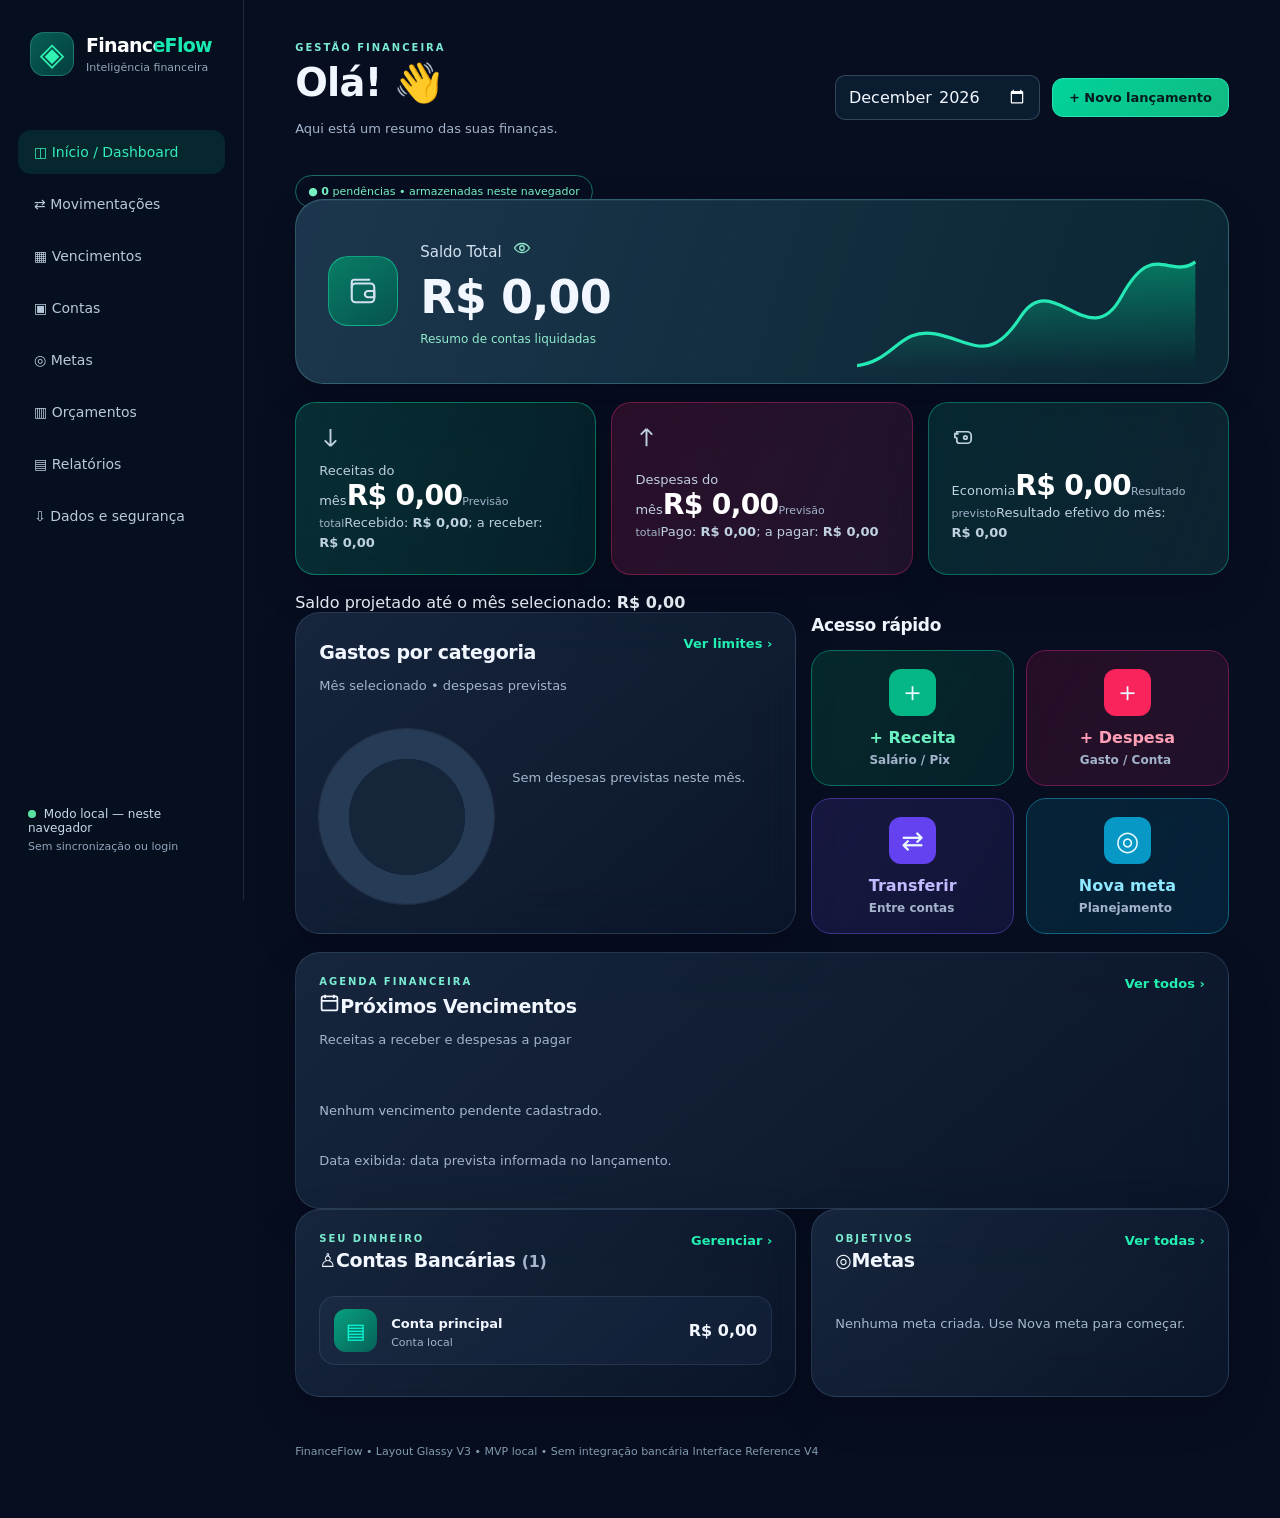
==== commit 2c5abf01: "feat(ui): reconstruir homepage como referência, preservar previsões e mover quitação para Vencimento" ====
--- a/index.html
+++ b/index.html
@@ -1,24 +1,26 @@
 <!doctype html>
-<html lang="pt-BR"><head><meta charset="utf-8"><meta name="viewport" content="width=device-width,initial-scale=1"><meta name="theme-color" content="#0c1726"><meta name="description" content="FinanceFlow: controle financeiro local e transparente"><title>FinanceFlow | Seu dinheiro em foco</title><link rel="stylesheet" href="./styles.css?v=glassy-v3-20261104"></head>
-<body data-layout="financeflow-glassy-v3">
+<html lang="pt-BR"><head><meta charset="utf-8"><meta name="viewport" content="width=device-width,initial-scale=1"><meta name="theme-color" content="#0c1726"><meta name="description" content="FinanceFlow: controle financeiro local e transparente"><title>FinanceFlow | Seu dinheiro em foco</title><link rel="stylesheet" href="./styles.css?v=glassy-v3-20261104"><link rel="stylesheet" href="./dashboard-v4.css?v=reference-v4-20261104"></head>
+<body data-layout="financeflow-reference-v4">
 <div class="backdrop" aria-hidden="true"></div>
 <div class="shell">
 <aside class="sidebar"><div class="brand"><span class="brandmark">◈</span><div><strong>FinanceFlow</strong><small>Inteligência financeira</small></div></div><nav aria-label="Navegação"><a href="#dashboard" class="nav active">◫ Início / Dashboard</a><a href="#movimentos" class="nav">⇄ Movimentações</a><a href="#agenda" class="nav">▦ Vencimentos</a><a href="#contas" class="nav">▣ Contas</a><a href="#metas" class="nav">◎ Metas</a><a href="#planejamento" class="nav">▥ Orçamentos</a><a href="#relatorios" class="nav">▤ Relatórios</a><a href="#dados" class="nav">⇩ Dados e segurança</a></nav><div class="sidebottom"><span class="statusdot"></span> Modo local — neste navegador <small>Sem sincronização ou login</small></div></aside>
-<main class="main"><div class="mobile-brand"><span class="mobile-logo" aria-hidden="true"><svg viewBox="0 0 28 28" width="25" height="25" fill="none"><rect x="4" y="15" width="4" height="9" rx="2" fill="currentColor"/><rect x="12" y="9" width="4" height="15" rx="2" fill="currentColor"/><rect x="20" y="4" width="4" height="20" rx="2" fill="currentColor"/></svg></span><strong>Finance<span>Flow</span></strong><div class="mobile-head-actions"><span class="head-notification" title="Notificações automáticas ainda não disponíveis" aria-hidden="true"><svg width="21" height="21" viewBox="0 0 24 24" fill="none" stroke="currentColor" stroke-width="1.8" stroke-linecap="round" stroke-linejoin="round"><path d="M18 8a6 6 0 0 0-12 0c0 7-3 7-3 9h18c0-2-3-2-3-9"/><path d="M10 21h4"/></svg></span><span class="head-avatar" aria-label="FinanceFlow, dados locais">FF</span></div></div><header class="top"><div><p class="eyebrow">GESTÃO FINANCEIRA</p><h1>Olá! 👋</h1><p class="muted">Aqui está um resumo das suas finanças.</p></div><div class="topactions"><label class="visually-hidden" for="month">Mês de referência</label><input id="month" type="month"><button id="new-transaction" class="primary">+ Novo lançamento</button></div></header>
+<main class="main"><div class="mobile-brand"><span class="mobile-logo" aria-hidden="true"><svg viewBox="0 0 28 28" width="25" height="25" fill="none"><rect x="4" y="15" width="4" height="9" rx="2" fill="currentColor"/><rect x="12" y="9" width="4" height="15" rx="2" fill="currentColor"/><rect x="20" y="4" width="4" height="20" rx="2" fill="currentColor"/></svg></span><strong>Finance<span>Flow</span></strong><div class="mobile-head-actions"><span class="head-notification" title="Notificações automáticas ainda não disponíveis" aria-hidden="true"><svg width="21" height="21" viewBox="0 0 24 24" fill="none" stroke="currentColor" stroke-width="1.8" stroke-linecap="round" stroke-linejoin="round"><path d="M18 8a6 6 0 0 0-12 0c0 7-3 7-3 9h18c0-2-3-2-3-9"/><path d="M10 21h4"/></svg></span><span class="head-avatar" aria-label="Perfil local"><svg viewBox="0 0 24 24" width="25" height="25" fill="none" stroke="currentColor" stroke-width="1.5"><circle cx="12" cy="8" r="4"/><path d="M4 22c0-5 3.2-8 8-8s8 3 8 8"/></svg></span></div></div><header class="top"><div><p class="eyebrow">GESTÃO FINANCEIRA</p><h1>Olá, Yhan 👋</h1><p class="muted">Aqui está um resumo das suas finanças.</p></div><div class="topactions"><label class="visually-hidden" for="month">Mês de referência</label><input id="month" type="month"><button id="new-transaction" class="primary">+ Novo lançamento</button></div></header>
 <div id="notice" role="status" aria-live="polite"></div>
 <section id="dashboard" data-page="dashboard" aria-label="Dashboard inicial">
 <div class="dashboard-context"><span class="local-chip"><span aria-hidden="true">●</span> <strong id="pending">0</strong> pendências • armazenadas neste navegador</span></div>
-<article class="glass hero-balance"><div class="hero-copy"><span class="hero-icon" aria-hidden="true">▱</span><div><span>Saldo disponível (efetivo) <button id="toggle-balance" class="iconbutton" aria-label="Ocultar ou mostrar valores">◉</button></span><strong id="balance">R$ 0,00</strong><small>Saldo consolidado das contas liquidadas</small></div></div><div class="hero-art" aria-hidden="true"><svg viewBox="0 0 320 110" preserveAspectRatio="none"><defs><linearGradient id="linegrad" x1="0" x2="0" y1="0" y2="1"><stop offset="0" stop-color="#04dd99" stop-opacity=".45"/><stop offset="1" stop-color="#04dd99" stop-opacity="0"/></linearGradient></defs><path d="M0 105 C35 101 40 70 74 76 S125 105 155 60 S220 96 250 42 S295 27 320 10 V110 H0Z" fill="url(#linegrad)"/><path d="M0 105 C35 101 40 70 74 76 S125 105 155 60 S220 96 250 42 S295 27 320 10" fill="none" stroke="#26f0b9" stroke-width="3"/></svg></div></article>
-<div class="stats summary-grid forecast-grid" aria-label="Previsões financeiras mensais">
-<article class="glass stat stat-income"><span>↙ Receitas previstas</span><strong id="income">R$ 0,00</strong><small>Recebido: <b id="income-paid">R$ 0,00</b></small><small>A receber: <b id="income-pending">R$ 0,00</b></small></article>
-<article class="glass stat stat-expense"><span>↗ Despesas previstas</span><strong id="expense">R$ 0,00</strong><small>Pago: <b id="expense-paid">R$ 0,00</b></small><small>A pagar: <b id="expense-pending">R$ 0,00</b></small></article>
-<article class="glass stat stat-savings"><span>◈ Resultado previsto</span><strong id="month-result">R$ 0,00</strong><small>Efetivo do mês: <b id="actual-result">R$ 0,00</b></small></article>
-<article class="glass stat stat-projection"><span>▣ Saldo projetado</span><strong id="forecast-balance">R$ 0,00</strong><small>Saldo atual + pendências até o fim do mês (inclui atrasadas)</small></article>
-</div><p class="forecast-explainer">Previsão = valores <strong>liquidados + pendentes</strong> do mês selecionado. O saldo disponível acima considera somente os liquidados. Transferências não contam como receitas ou despesas.</p>
+<article class="glass hero-balance"><div class="hero-copy"><span class="hero-icon" aria-hidden="true"><svg viewBox="0 0 24 24" width="30" height="30" fill="none" stroke="currentColor" stroke-width="1.7" stroke-linecap="round" stroke-linejoin="round"><rect x="3" y="6" width="18" height="15" rx="3"/><path d="M3 9V5a2 2 0 0 1 2-2h12"/><path d="M16 12h5v5h-5a2.5 2.5 0 0 1 0-5Z"/></svg></span><div><span>Saldo Total <button id="toggle-balance" class="iconbutton" aria-label="Ocultar ou mostrar valores"><svg viewBox="0 0 24 24" width="18" height="18" fill="none" stroke="currentColor" stroke-width="1.7"><path d="M2 12s3.5-6 10-6 10 6 10 6-3.5 6-10 6S2 12 2 12Z"/><circle cx="12" cy="12" r="3"/></svg></button></span><strong id="balance">R$ 0,00</strong><small id="balance-change" class="balance-trend">Resumo de contas liquidadas</small></div></div><div class="hero-art" aria-hidden="true"><svg viewBox="0 0 320 110" preserveAspectRatio="none"><defs><linearGradient id="linegrad" x1="0" x2="0" y1="0" y2="1"><stop offset="0" stop-color="#04dd99" stop-opacity=".45"/><stop offset="1" stop-color="#04dd99" stop-opacity="0"/></linearGradient></defs><path d="M0 105 C35 101 40 70 74 76 S125 105 155 60 S220 96 250 42 S295 27 320 10 V110 H0Z" fill="url(#linegrad)"/><path d="M0 105 C35 101 40 70 74 76 S125 105 155 60 S220 96 250 42 S295 27 320 10" fill="none" stroke="#26f0b9" stroke-width="3"/></svg></div></article>
+<div class="stats summary-grid forecast-grid" aria-label="Resumo financeiro do mês">
+<article class="glass stat stat-income"><span class="stat-icon" aria-hidden="true"><svg viewBox="0 0 24 24" width="23" height="23" fill="none" stroke="currentColor" stroke-width="2"><path d="M12 3v18m0 0-6-6m6 6 6-6"/></svg></span><div class="stat-copy"><span>Receitas do mês</span><strong id="income">R$ 0,00</strong><small class="stat-note">Previsão total</small><span class="sr-only">Recebido: <b id="income-paid">R$ 0,00</b>; a receber: <b id="income-pending">R$ 0,00</b></span></div></article>
+<article class="glass stat stat-expense"><span class="stat-icon" aria-hidden="true"><svg viewBox="0 0 24 24" width="23" height="23" fill="none" stroke="currentColor" stroke-width="2"><path d="M12 21V3m0 0-6 6m6-6 6 6"/></svg></span><div class="stat-copy"><span>Despesas do mês</span><strong id="expense">R$ 0,00</strong><small class="stat-note">Previsão total</small><span class="sr-only">Pago: <b id="expense-paid">R$ 0,00</b>; a pagar: <b id="expense-pending">R$ 0,00</b></span></div></article>
+<article class="glass stat stat-savings"><span class="stat-icon" aria-hidden="true"><svg viewBox="0 0 24 24" width="23" height="23" fill="none" stroke="currentColor" stroke-width="1.8"><path d="M5 9V6h11a4 4 0 0 1 4 4v4a4 4 0 0 1-4 4H8a3 3 0 0 1-3-3v-3"/><circle cx="14" cy="12" r="1.8"/><path d="M5 12H3V8h4"/></svg></span><div class="stat-copy"><span>Economia</span><strong id="month-result">R$ 0,00</strong><small class="stat-note">Resultado previsto</small><span class="sr-only">Resultado efetivo do mês: <b id="actual-result">R$ 0,00</b></span></div></article>
+</div>
+<div class="sr-only dashboard-extra"><span>Saldo projetado até o mês selecionado: </span><strong id="forecast-balance">R$ 0,00</strong></div>
 <div class="dashboard-mid"><section class="glass panel"><div class="panelhead"><div><h2>Gastos por categoria</h2><p class="muted chart-period">Mês selecionado • despesas previstas</p></div><a href="#planejamento" class="textlink">Ver limites ›</a></div><div class="chart-layout"><div id="donut" class="donut" role="img" aria-label="Distribuição das despesas"><div class="donut-center"><strong id="donut-total">R$ 0,00</strong><small>Total</small></div></div><div id="bars" class="bars"></div></div></section>
-<section class="actions-panel"><h2 class="quick-heading">Acesso rápido</h2><div class="quick-grid"><button class="quick quick-income" data-quick="income"><b>＋</b><span><strong>+ Receita</strong><small>Salário / Pix</small></span></button><button class="quick quick-expense" data-quick="expense"><b>＋</b><span><strong>+ Despesa</strong><small>Gasto / Conta</small></span></button><button class="quick quick-transfer" data-quick="transfer"><b>⇄</b><span><strong>Transferir</strong><small>Entre contas</small></span></button><button class="quick quick-goal" data-quick="goal"><b>◎</b><span><strong>Nova meta</strong><small>Planejamento</small></span></button></div></section></div>
-<section class="glass panel dashboard-panel" id="vencimentos"><div class="panelhead"><div><p class="eyebrow">AGENDA FINANCEIRA</p><h2>▦ Próximos vencimentos</h2><p class="muted">Receitas a receber e despesas a pagar</p></div><a class="textlink" href="#agenda" id="all-pending">Ver todos ›</a></div><div id="upcoming"></div><p class="muted" id="pending-caption"></p></section>
-<section class="glass panel settlement-panel" aria-labelledby="settlement-title">
+<section class="actions-panel"><h2 class="quick-heading sr-only">Acesso rápido</h2><div class="quick-grid"><button class="quick quick-income" data-quick="income"><b>＋</b><span><strong>+ Receita</strong><small>Salário / Pix</small></span></button><button class="quick quick-expense" data-quick="expense"><b>＋</b><span><strong>+ Despesa</strong><small>Gasto / Conta</small></span></button><button class="quick quick-transfer" data-quick="transfer"><b>⇄</b><span><strong>Transferir</strong><small>Entre contas</small></span></button><button class="quick quick-goal" data-quick="goal"><b>◎</b><span><strong>Nova meta</strong><small>Planejamento</small></span></button></div></section></div>
+<section class="glass panel dashboard-panel" id="vencimentos"><div class="panelhead"><div><p class="eyebrow">AGENDA FINANCEIRA</p><h2><span class="heading-icon orange" aria-hidden="true"><svg viewBox="0 0 24 24" width="21" height="21" fill="none" stroke="currentColor" stroke-width="2"><rect x="3" y="5" width="18" height="16" rx="2"/><path d="M7 3v4m10-4v4M3 10h18"/></svg></span>Próximos Vencimentos</h2><p class="muted">Receitas a receber e despesas a pagar</p></div><a class="textlink" href="#agenda" id="all-pending">Ver todos ›</a></div><div id="upcoming"></div><p class="muted" id="pending-caption"></p></section>
+
+<div class="dashboard-mid dashboard-bottom"><section class="glass panel"><div class="panelhead"><div><p class="eyebrow">SEU DINHEIRO</p><h2><span class="section-icon" aria-hidden="true">♙</span>Contas Bancárias <small id="account-count"></small></h2></div><a href="#contas" class="textlink">Gerenciar ›</a></div><div id="home-accounts" class="home-accounts"></div></section><section class="glass panel"><div class="panelhead"><div><p class="eyebrow">OBJETIVOS</p><h2><span class="section-icon" aria-hidden="true">◎</span>Metas</h2></div><a href="#metas" class="textlink">Ver todas ›</a></div><div id="home-goals"></div></section></div></section>
+<section id="agenda" data-page="agenda" hidden class="glass panel section"><div class="panelhead"><div><p class="eyebrow">AGENDA FINANCEIRA</p><h2>Vencimentos previstos</h2><p class="muted">Receitas: dia previsto do recebimento • Despesas: último dia para pagar</p></div><button type="button" id="new-due" class="secondary">+ Novo vencimento</button></div><div id="all-upcoming" class="agenda-list"></div><p class="muted" id="agenda-caption"></p><section class="glass panel settlement-panel" aria-labelledby="settlement-title">
  <div class="settlement-top">
   <div class="settlement-title-area"><div class="settlement-symbol" aria-hidden="true">▤</div><div><p class="eyebrow">PLANEJAMENTO DE PAGAMENTO</p><h2 id="settlement-title">Sugestão de quitação proporcional</h2><p class="muted">Distribuição automática entre todas as despesas vencidas</p></div></div>
   <div class="settlement-funds"><span>Disponível na conta</span><strong id="settlement-available">R$ 0,00</strong></div>
@@ -26,9 +28,7 @@
  <div class="settlement-controls"><label>Conta para pagamento<select id="settlement-account" aria-label="Conta de origem da quitação"></select></label><label>Valor a distribuir (R$)<input id="settlement-budget" type="text" inputmode="decimal" placeholder="0,00" aria-describedby="settlement-help"></label><span id="settlement-help" class="settlement-help">Você define quanto deseja distribuir; nenhum pagamento é realizado automaticamente.</span></div>
  <div id="settlement-items" class="settlement-items" aria-live="polite"><p class="muted">Cadastre despesas vencidas para visualizar uma sugestão.</p></div>
  <div class="settlement-footer"><div><p id="settlement-explain" class="muted">O rateio considera o saldo em aberto de todas as despesas vencidas.</p><strong id="settlement-total">Total sugerido: R$ 0,00</strong><small>Somente registro local após confirmação. Não realiza pagamentos bancários.</small></div><button id="settlement-apply" type="button" class="primary settlement-action" disabled>✓ Aplicar sugestão</button></div>
- </section>
-<div class="dashboard-mid dashboard-bottom"><section class="glass panel"><div class="panelhead"><div><p class="eyebrow">SEU DINHEIRO</p><h2>▤ Contas bancárias <small id="account-count"></small></h2></div><a href="#contas" class="textlink">Gerenciar ›</a></div><div id="home-accounts" class="home-accounts"></div></section><section class="glass panel"><div class="panelhead"><div><p class="eyebrow">OBJETIVOS</p><h2>◎ Metas</h2></div><a href="#metas" class="textlink">Ver todas ›</a></div><div id="home-goals"></div></section></div></section>
-<section id="agenda" data-page="agenda" hidden class="glass panel section"><div class="panelhead"><div><p class="eyebrow">AGENDA FINANCEIRA</p><h2>Vencimentos previstos</h2><p class="muted">Receitas: dia previsto do recebimento • Despesas: último dia para pagar</p></div><button type="button" id="new-due" class="secondary">+ Novo vencimento</button></div><div id="all-upcoming" class="agenda-list"></div><p class="muted" id="agenda-caption"></p></section>
+ </section></section>
 <section id="movimentos" data-page="movimentos" hidden class="glass panel section"><div class="panelhead"><div><p class="eyebrow">CONTROLE</p><h2>Movimentações</h2></div><button id="open-tx" class="secondary">+ Adicionar</button></div><div class="toolbar"><input id="search" type="search" aria-label="Pesquisar lançamentos" placeholder="Pesquisar descrição ou categoria"><select id="filter-type" aria-label="Filtrar tipo"><option value="">Todos os tipos</option><option value="income">Receitas</option><option value="expense">Despesas</option><option value="transfer">Transferências</option></select><select id="filter-status" aria-label="Filtrar situação"><option value="">Todos os status</option><option value="paid">Liquidados</option><option value="pending">Pendentes</option></select></div><div class="tablewrap"><table><thead><tr><th>Recebimento / Vencimento</th><th>Descrição / categoria</th><th>Conta</th><th>Situação</th><th>Valor</th><th>Ação</th></tr></thead><tbody id="transactions"></tbody></table></div></section>
 <section id="contas" data-page="contas" hidden class="glass panel section"><div class="panelhead"><div><p class="eyebrow">PATRIMÔNIO</p><h2>Minhas contas</h2></div><button id="open-account" class="secondary">+ Nova conta</button></div><div id="accounts" class="accountgrid"></div></section>
 <section id="metas" data-page="metas" hidden class="glass panel section"><div class="panelhead"><div><p class="eyebrow">OBJETIVOS PESSOAIS</p><h2>Metas financeiras</h2></div><button id="open-goal" class="secondary">+ Nova meta</button></div><p class="muted">Aportes nas metas são apenas acompanhamento e não debitam das contas.</p><div id="goals-list"></div></section>
@@ -36,8 +36,8 @@
 <section id="relatorios" data-page="relatorios" hidden class="glass panel section"><div class="panelhead"><div><p class="eyebrow">ANÁLISE DO MÊS • PREVISTO E REALIZADO</p><h2>Relatório financeiro</h2></div></div><div id="monthly-report"></div></section>
 <section id="cartoes" data-page="cartoes" hidden class="glass panel section"><h2>Cartões</h2><p class="muted">Gestão de faturas, limites e compras parceladas ainda não disponível nesta versão. Nenhuma despesa é contabilizada automaticamente a partir de cartões.</p></section>
 <section id="dados" data-page="dados" hidden class="glass panel section"><div class="panelhead"><div><p class="eyebrow">PRIVACIDADE E CONTINUIDADE</p><h2>Dados e segurança</h2></div></div><p>As informações são guardadas exclusivamente neste navegador (localStorage). Não existe conta de usuário, criptografia de dados em repouso, backup automático ou sincronização em nuvem nesta versão. Não use em computadores compartilhados.</p><div class="toolbar"><button id="export-json" class="secondary">Exportar backup JSON</button><button id="export-csv" class="secondary">Exportar CSV</button><label class="secondary filelabel">Restaurar JSON<input type="file" id="import-json" accept=".json,application/json" hidden></label><button id="clear-data" class="danger">Apagar dados locais</button></div><p class="muted">A restauração substitui todos os registros locais após confirmação. Guarde os backups em local protegido.</p><details><summary>Auditoria local</summary><div id="audit"></div></details></section>
-<footer>FinanceFlow • Layout Glassy V3 • MVP local • Sem integração bancária <span id="build-marker">Interface 2026.11</span></footer></main></div><nav class="bottom-nav" aria-label="Navegação principal no celular"><a href="#dashboard" class="bottom-item active"><span>▦</span>Início</a><a href="#movimentos" class="bottom-item"><span>◷</span>Histórico</a><button id="bottom-add" class="bottom-plus" aria-label="Adicionar lançamento">＋</button><a href="#cartoes" class="bottom-item"><span>▱</span>Cartões</a><a href="#relatorios" class="bottom-item"><span>▥</span>Relatórios</a><div class="bottom-secondary"><a href="#agenda">Vencimentos</a><a href="#planejamento">Categorias</a><a href="#metas">Metas</a><a href="#relatorios">Inteligência</a><a href="#dados">Dados</a></div></nav>
+<footer>FinanceFlow • Layout Glassy V3 • MVP local • Sem integração bancária <span id="build-marker">Interface Reference V4</span></footer></main></div><nav class="bottom-nav" aria-label="Navegação principal no celular"><a href="#dashboard" class="bottom-item active"><span>▦</span>Início</a><a href="#movimentos" class="bottom-item"><span>◷</span>Histórico</a><button id="bottom-add" class="bottom-plus" aria-label="Adicionar lançamento">＋</button><a href="#cartoes" class="bottom-item"><span>▱</span>Cartões</a><a href="#relatorios" class="bottom-item"><span>▥</span>Relatórios</a><div class="bottom-secondary"><a href="#agenda">Vencimentos</a><a href="#planejamento">Categorias</a><a href="#metas">Metas</a><a href="#relatorios">Inteligência</a><a href="#dados">Gerenciamento &amp; SQL</a></div></nav>
 <dialog id="tx-dialog" aria-labelledby="tx-title"><form id="tx-form" class="modalform"><h2 id="tx-title">Novo lançamento</h2><label>Tipo<select name="type" id="tx-type"><option value="expense">Despesa</option><option value="income">Receita</option><option value="transfer">Transferência</option></select></label><label>Descrição<input id="tx-description" name="description" maxlength="180" placeholder="Ex.: Supermercado, Spotify, farmácia" autocomplete="off" aria-describedby="tx-description-hint" required><small id="tx-description-hint" class="date-field-hint">Descreva o lançamento para receber sugestões de categoria.</small></label><label>Valor (R$)<input name="amount" placeholder="120,50" inputmode="decimal" required></label><label><span id="tx-date-label">Vencimento (último dia para pagar)</span><input id="tx-date" name="date" type="date" aria-describedby="tx-date-hint" required><small id="tx-date-hint" class="date-field-hint">Esta é a data limite para pagar em dia. Só ficará em atraso a partir do dia seguinte, se ainda estiver pendente.</small></label><label>Situação<select name="status"><option value="paid">Liquidado</option><option value="pending">Pendente</option></select></label><label>Conta de origem<select id="tx-account" name="accountId"></select></label><label id="tx-to-wrap" hidden>Conta de destino<select name="toAccountId" id="tx-to"></select></label><label id="tx-category-wrap">Categoria<select id="tx-category" name="category" required></select><small class="date-field-hint">Você pode escolher qualquer categoria, independentemente da sugestão.</small></label><div id="category-suggestion" class="category-suggestion" aria-live="polite" hidden></div><p id="tx-edit-hint" class="muted" hidden>Ao salvar a edição, saldos, indicadores e vencimentos serão recalculados. O histórico da alteração ficará na auditoria local.</p><div class="modalactions"><button type="button" class="secondary cancel">Cancelar</button><button id="tx-save" type="submit" class="primary">Salvar lançamento</button></div></form></dialog>
 <dialog id="goal-dialog" aria-labelledby="goal-title"><form id="goal-form" class="modalform"><h2 id="goal-title">Nova meta</h2><label>Objetivo<input name="name" maxlength="80" required placeholder="Ex.: Viagem"></label><label>Valor desejado (R$)<input name="target" inputmode="decimal" placeholder="6.000,00" required></label><div class="modalactions"><button type="button" class="secondary cancel">Cancelar</button><button type="submit" class="primary">Criar meta</button></div></form></dialog>
 <dialog id="account-dialog" aria-labelledby="account-title"><form id="account-form" class="modalform"><h2 id="account-title">Nova conta</h2><label>Nome da conta<input name="name" maxlength="80" required placeholder="Ex.: Carteira"></label><label>Saldo inicial (R$)<input name="opening" inputmode="decimal" placeholder="0,00" value="0,00" required></label><p class="muted">O saldo inicial é o patrimônio existente antes dos lançamentos registrados.</p><div class="modalactions"><button type="button" class="secondary cancel">Cancelar</button><button type="submit" class="primary">Criar conta</button></div></form></dialog>
-<script type="module" src="./src/app.mjs?v=glassy-v3-20261104"></script></body></html>+<script type="module" src="./src/app.mjs?v=reference-v4-20261104"></script></body></html>
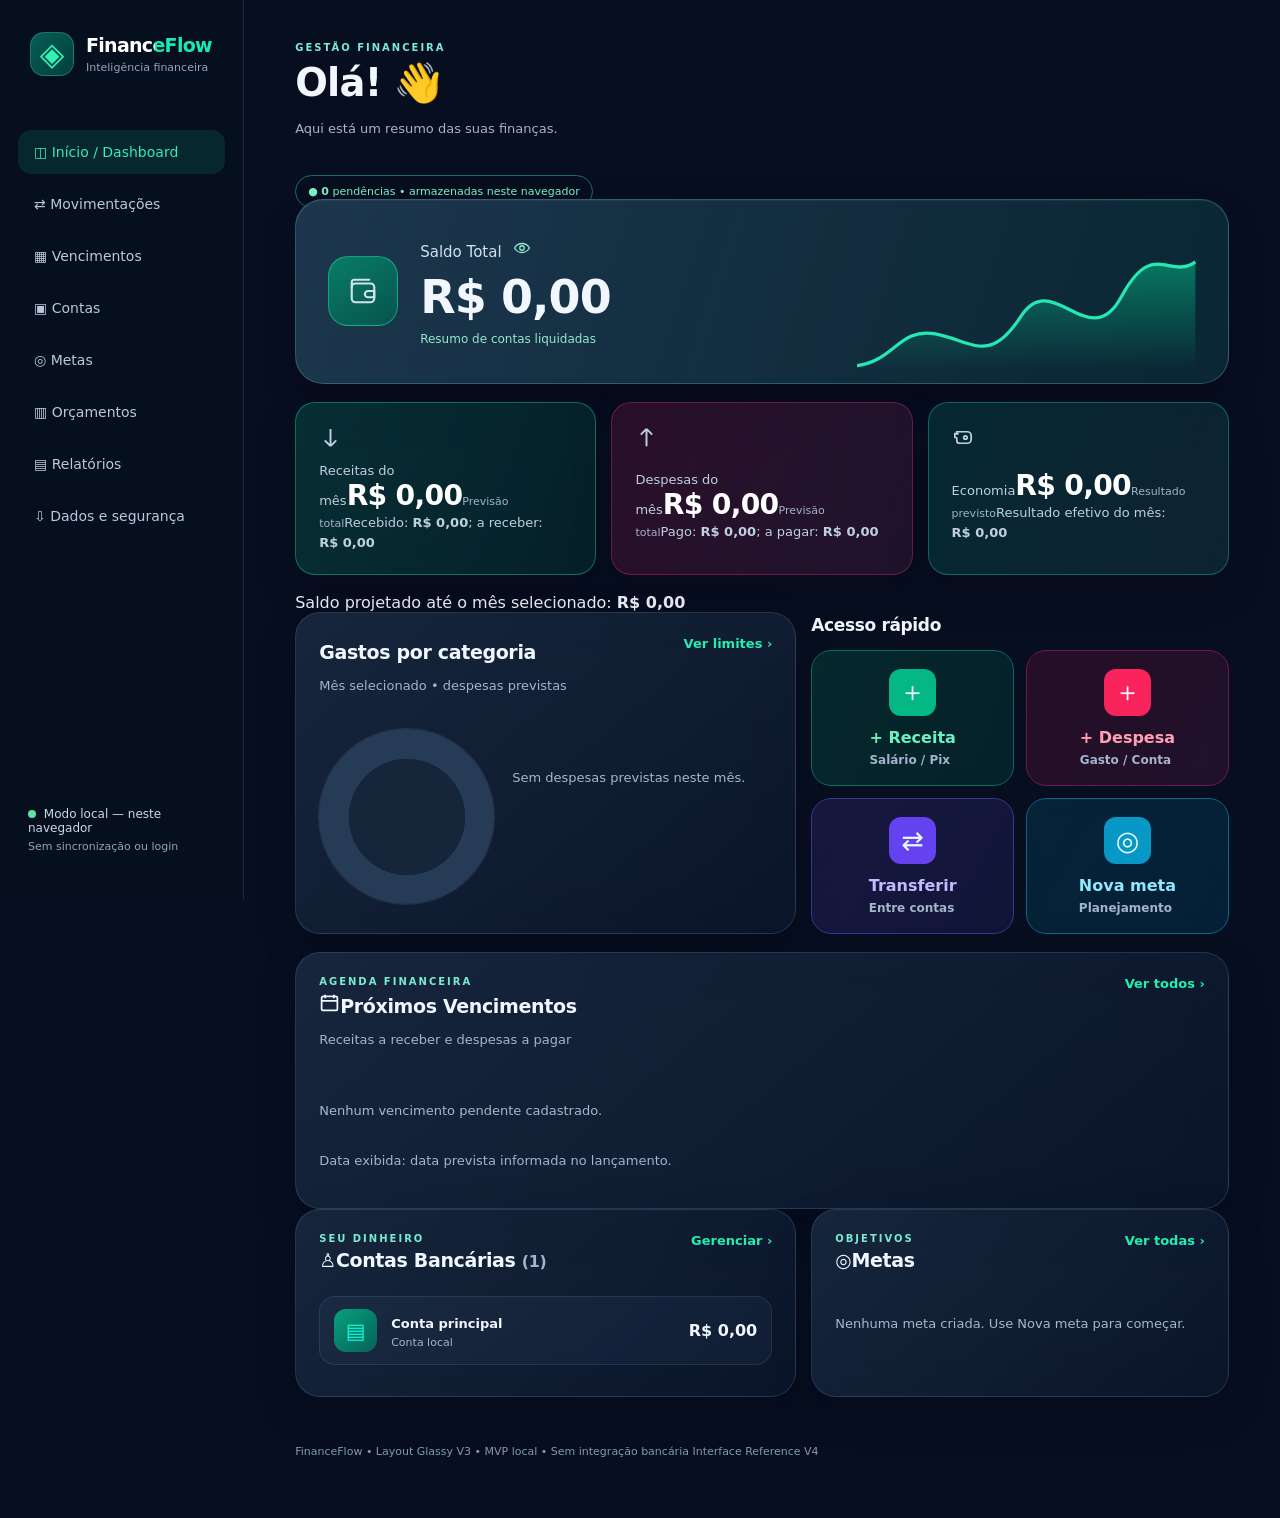
==== commit 7b0d741f: "feat(ui): reproduzir menu inferior com SVG e mover controle mensal para Relatórios" ====
--- a/index.html
+++ b/index.html
@@ -4,7 +4,7 @@
 <div class="backdrop" aria-hidden="true"></div>
 <div class="shell">
 <aside class="sidebar"><div class="brand"><span class="brandmark">◈</span><div><strong>FinanceFlow</strong><small>Inteligência financeira</small></div></div><nav aria-label="Navegação"><a href="#dashboard" class="nav active">◫ Início / Dashboard</a><a href="#movimentos" class="nav">⇄ Movimentações</a><a href="#agenda" class="nav">▦ Vencimentos</a><a href="#contas" class="nav">▣ Contas</a><a href="#metas" class="nav">◎ Metas</a><a href="#planejamento" class="nav">▥ Orçamentos</a><a href="#relatorios" class="nav">▤ Relatórios</a><a href="#dados" class="nav">⇩ Dados e segurança</a></nav><div class="sidebottom"><span class="statusdot"></span> Modo local — neste navegador <small>Sem sincronização ou login</small></div></aside>
-<main class="main"><div class="mobile-brand"><span class="mobile-logo" aria-hidden="true"><svg viewBox="0 0 28 28" width="25" height="25" fill="none"><rect x="4" y="15" width="4" height="9" rx="2" fill="currentColor"/><rect x="12" y="9" width="4" height="15" rx="2" fill="currentColor"/><rect x="20" y="4" width="4" height="20" rx="2" fill="currentColor"/></svg></span><strong>Finance<span>Flow</span></strong><div class="mobile-head-actions"><span class="head-notification" title="Notificações automáticas ainda não disponíveis" aria-hidden="true"><svg width="21" height="21" viewBox="0 0 24 24" fill="none" stroke="currentColor" stroke-width="1.8" stroke-linecap="round" stroke-linejoin="round"><path d="M18 8a6 6 0 0 0-12 0c0 7-3 7-3 9h18c0-2-3-2-3-9"/><path d="M10 21h4"/></svg></span><span class="head-avatar" aria-label="Perfil local"><svg viewBox="0 0 24 24" width="25" height="25" fill="none" stroke="currentColor" stroke-width="1.5"><circle cx="12" cy="8" r="4"/><path d="M4 22c0-5 3.2-8 8-8s8 3 8 8"/></svg></span></div></div><header class="top"><div><p class="eyebrow">GESTÃO FINANCEIRA</p><h1>Olá, Yhan 👋</h1><p class="muted">Aqui está um resumo das suas finanças.</p></div><div class="topactions"><label class="visually-hidden" for="month">Mês de referência</label><input id="month" type="month"><button id="new-transaction" class="primary">+ Novo lançamento</button></div></header>
+<main class="main"><div class="mobile-brand"><span class="mobile-logo" aria-hidden="true"><svg viewBox="0 0 28 28" width="25" height="25" fill="none"><rect x="4" y="15" width="4" height="9" rx="2" fill="currentColor"/><rect x="12" y="9" width="4" height="15" rx="2" fill="currentColor"/><rect x="20" y="4" width="4" height="20" rx="2" fill="currentColor"/></svg></span><strong>Finance<span>Flow</span></strong><div class="mobile-head-actions"><span class="head-notification" title="Notificações automáticas ainda não disponíveis" aria-hidden="true"><svg width="21" height="21" viewBox="0 0 24 24" fill="none" stroke="currentColor" stroke-width="1.8" stroke-linecap="round" stroke-linejoin="round"><path d="M18 8a6 6 0 0 0-12 0c0 7-3 7-3 9h18c0-2-3-2-3-9"/><path d="M10 21h4"/></svg></span><span class="head-avatar" aria-label="Perfil local"><svg viewBox="0 0 24 24" width="25" height="25" fill="none" stroke="currentColor" stroke-width="1.5"><circle cx="12" cy="8" r="4"/><path d="M4 22c0-5 3.2-8 8-8s8 3 8 8"/></svg></span></div></div><header class="top"><div><p class="eyebrow">GESTÃO FINANCEIRA</p><h1>Olá, Yhan 👋</h1><p class="muted">Aqui está um resumo das suas finanças.</p></div></header>
 <div id="notice" role="status" aria-live="polite"></div>
 <section id="dashboard" data-page="dashboard" aria-label="Dashboard inicial">
 <div class="dashboard-context"><span class="local-chip"><span aria-hidden="true">●</span> <strong id="pending">0</strong> pendências • armazenadas neste navegador</span></div>
@@ -33,10 +33,19 @@
 <section id="contas" data-page="contas" hidden class="glass panel section"><div class="panelhead"><div><p class="eyebrow">PATRIMÔNIO</p><h2>Minhas contas</h2></div><button id="open-account" class="secondary">+ Nova conta</button></div><div id="accounts" class="accountgrid"></div></section>
 <section id="metas" data-page="metas" hidden class="glass panel section"><div class="panelhead"><div><p class="eyebrow">OBJETIVOS PESSOAIS</p><h2>Metas financeiras</h2></div><button id="open-goal" class="secondary">+ Nova meta</button></div><p class="muted">Aportes nas metas são apenas acompanhamento e não debitam das contas.</p><div id="goals-list"></div></section>
 <section id="planejamento" data-page="planejamento" hidden class="glass panel section"><div class="panelhead"><div><p class="eyebrow">PLANEJAMENTO</p><h2>Orçamentos mensais</h2></div></div><p class="muted">Defina limites por categoria de despesa e acompanhe o gasto liquidado no mês.</p><form id="budget-form" class="inlineform"><label>Categoria<select id="budget-category"></select></label><label>Limite (R$)<input id="budget-amount" placeholder="500,00" inputmode="decimal" required></label><button class="primary" type="submit">Salvar limite</button></form><div id="budgets"></div></section>
-<section id="relatorios" data-page="relatorios" hidden class="glass panel section"><div class="panelhead"><div><p class="eyebrow">ANÁLISE DO MÊS • PREVISTO E REALIZADO</p><h2>Relatório financeiro</h2></div></div><div id="monthly-report"></div></section>
+<section id="relatorios" data-page="relatorios" hidden class="glass panel section"><div class="panelhead"><div><p class="eyebrow">ANÁLISE DO MÊS • PREVISTO E REALIZADO</p><h2>Relatório financeiro</h2></div></div><div class="report-controls"><div class="topactions"><label class="visually-hidden" for="month">Mês de referência</label><input id="month" type="month"><button id="new-transaction" class="primary">+ Novo lançamento</button></div></div><div id="monthly-report"></div></section>
 <section id="cartoes" data-page="cartoes" hidden class="glass panel section"><h2>Cartões</h2><p class="muted">Gestão de faturas, limites e compras parceladas ainda não disponível nesta versão. Nenhuma despesa é contabilizada automaticamente a partir de cartões.</p></section>
 <section id="dados" data-page="dados" hidden class="glass panel section"><div class="panelhead"><div><p class="eyebrow">PRIVACIDADE E CONTINUIDADE</p><h2>Dados e segurança</h2></div></div><p>As informações são guardadas exclusivamente neste navegador (localStorage). Não existe conta de usuário, criptografia de dados em repouso, backup automático ou sincronização em nuvem nesta versão. Não use em computadores compartilhados.</p><div class="toolbar"><button id="export-json" class="secondary">Exportar backup JSON</button><button id="export-csv" class="secondary">Exportar CSV</button><label class="secondary filelabel">Restaurar JSON<input type="file" id="import-json" accept=".json,application/json" hidden></label><button id="clear-data" class="danger">Apagar dados locais</button></div><p class="muted">A restauração substitui todos os registros locais após confirmação. Guarde os backups em local protegido.</p><details><summary>Auditoria local</summary><div id="audit"></div></details></section>
-<footer>FinanceFlow • Layout Glassy V3 • MVP local • Sem integração bancária <span id="build-marker">Interface Reference V4</span></footer></main></div><nav class="bottom-nav" aria-label="Navegação principal no celular"><a href="#dashboard" class="bottom-item active"><span>▦</span>Início</a><a href="#movimentos" class="bottom-item"><span>◷</span>Histórico</a><button id="bottom-add" class="bottom-plus" aria-label="Adicionar lançamento">＋</button><a href="#cartoes" class="bottom-item"><span>▱</span>Cartões</a><a href="#relatorios" class="bottom-item"><span>▥</span>Relatórios</a><div class="bottom-secondary"><a href="#agenda">Vencimentos</a><a href="#planejamento">Categorias</a><a href="#metas">Metas</a><a href="#relatorios">Inteligência</a><a href="#dados">Gerenciamento &amp; SQL</a></div></nav>
+<footer>FinanceFlow • Layout Glassy V3 • MVP local • Sem integração bancária <span id="build-marker">Interface Reference V4</span></footer></main></div><nav class="bottom-nav" aria-label="Navegação principal no celular">
+  <div class="bottom-main">
+   <a href="#dashboard" class="bottom-item active" aria-label="Início"><svg viewBox="0 0 24 24" fill="none" stroke="currentColor" stroke-width="1.75" stroke-linejoin="round"><rect x="3" y="3" width="7" height="7" rx="1"/><rect x="14" y="3" width="7" height="7" rx="1"/><rect x="3" y="14" width="7" height="7" rx="1"/><rect x="14" y="14" width="7" height="7" rx="1"/></svg><span>Início</span></a>
+   <a href="#movimentos" class="bottom-item" aria-label="Histórico"><svg viewBox="0 0 24 24" fill="none" stroke="currentColor" stroke-width="1.75" stroke-linecap="round" stroke-linejoin="round"><path d="M3 12a9 9 0 1 0 3-6.7L3 8"/><path d="M3 3v5h5M12 7v5l4 2"/></svg><span>Histórico</span></a>
+   <button id="bottom-add" class="bottom-plus" aria-label="Adicionar lançamento">+</button>
+   <a href="#cartoes" class="bottom-item" aria-label="Cartões"><svg viewBox="0 0 24 24" fill="none" stroke="currentColor" stroke-width="1.75" stroke-linecap="round" stroke-linejoin="round"><rect x="2" y="5" width="20" height="15" rx="2"/><path d="M2 10h20"/></svg><span>Cartões</span></a>
+   <a href="#relatorios" class="bottom-item" aria-label="Relatórios"><svg viewBox="0 0 24 24" fill="none" stroke="currentColor" stroke-width="1.75" stroke-linecap="round" stroke-linejoin="round"><path d="M4 21V12M10 21V4M16 21V9M22 21V6"/></svg><span>Relatórios</span></a>
+  </div>
+  <div class="bottom-secondary"><a href="#agenda">Vencimentos</a><a href="#planejamento">Categorias</a><a href="#metas">Metas</a><a href="#relatorios">Inteligência</a><a href="#dados">Gerenciamento &amp; SQL</a></div>
+ </nav>
 <dialog id="tx-dialog" aria-labelledby="tx-title"><form id="tx-form" class="modalform"><h2 id="tx-title">Novo lançamento</h2><label>Tipo<select name="type" id="tx-type"><option value="expense">Despesa</option><option value="income">Receita</option><option value="transfer">Transferência</option></select></label><label>Descrição<input id="tx-description" name="description" maxlength="180" placeholder="Ex.: Supermercado, Spotify, farmácia" autocomplete="off" aria-describedby="tx-description-hint" required><small id="tx-description-hint" class="date-field-hint">Descreva o lançamento para receber sugestões de categoria.</small></label><label>Valor (R$)<input name="amount" placeholder="120,50" inputmode="decimal" required></label><label><span id="tx-date-label">Vencimento (último dia para pagar)</span><input id="tx-date" name="date" type="date" aria-describedby="tx-date-hint" required><small id="tx-date-hint" class="date-field-hint">Esta é a data limite para pagar em dia. Só ficará em atraso a partir do dia seguinte, se ainda estiver pendente.</small></label><label>Situação<select name="status"><option value="paid">Liquidado</option><option value="pending">Pendente</option></select></label><label>Conta de origem<select id="tx-account" name="accountId"></select></label><label id="tx-to-wrap" hidden>Conta de destino<select name="toAccountId" id="tx-to"></select></label><label id="tx-category-wrap">Categoria<select id="tx-category" name="category" required></select><small class="date-field-hint">Você pode escolher qualquer categoria, independentemente da sugestão.</small></label><div id="category-suggestion" class="category-suggestion" aria-live="polite" hidden></div><p id="tx-edit-hint" class="muted" hidden>Ao salvar a edição, saldos, indicadores e vencimentos serão recalculados. O histórico da alteração ficará na auditoria local.</p><div class="modalactions"><button type="button" class="secondary cancel">Cancelar</button><button id="tx-save" type="submit" class="primary">Salvar lançamento</button></div></form></dialog>
 <dialog id="goal-dialog" aria-labelledby="goal-title"><form id="goal-form" class="modalform"><h2 id="goal-title">Nova meta</h2><label>Objetivo<input name="name" maxlength="80" required placeholder="Ex.: Viagem"></label><label>Valor desejado (R$)<input name="target" inputmode="decimal" placeholder="6.000,00" required></label><div class="modalactions"><button type="button" class="secondary cancel">Cancelar</button><button type="submit" class="primary">Criar meta</button></div></form></dialog>
 <dialog id="account-dialog" aria-labelledby="account-title"><form id="account-form" class="modalform"><h2 id="account-title">Nova conta</h2><label>Nome da conta<input name="name" maxlength="80" required placeholder="Ex.: Carteira"></label><label>Saldo inicial (R$)<input name="opening" inputmode="decimal" placeholder="0,00" value="0,00" required></label><p class="muted">O saldo inicial é o patrimônio existente antes dos lançamentos registrados.</p><div class="modalactions"><button type="button" class="secondary cancel">Cancelar</button><button type="submit" class="primary">Criar conta</button></div></form></dialog>
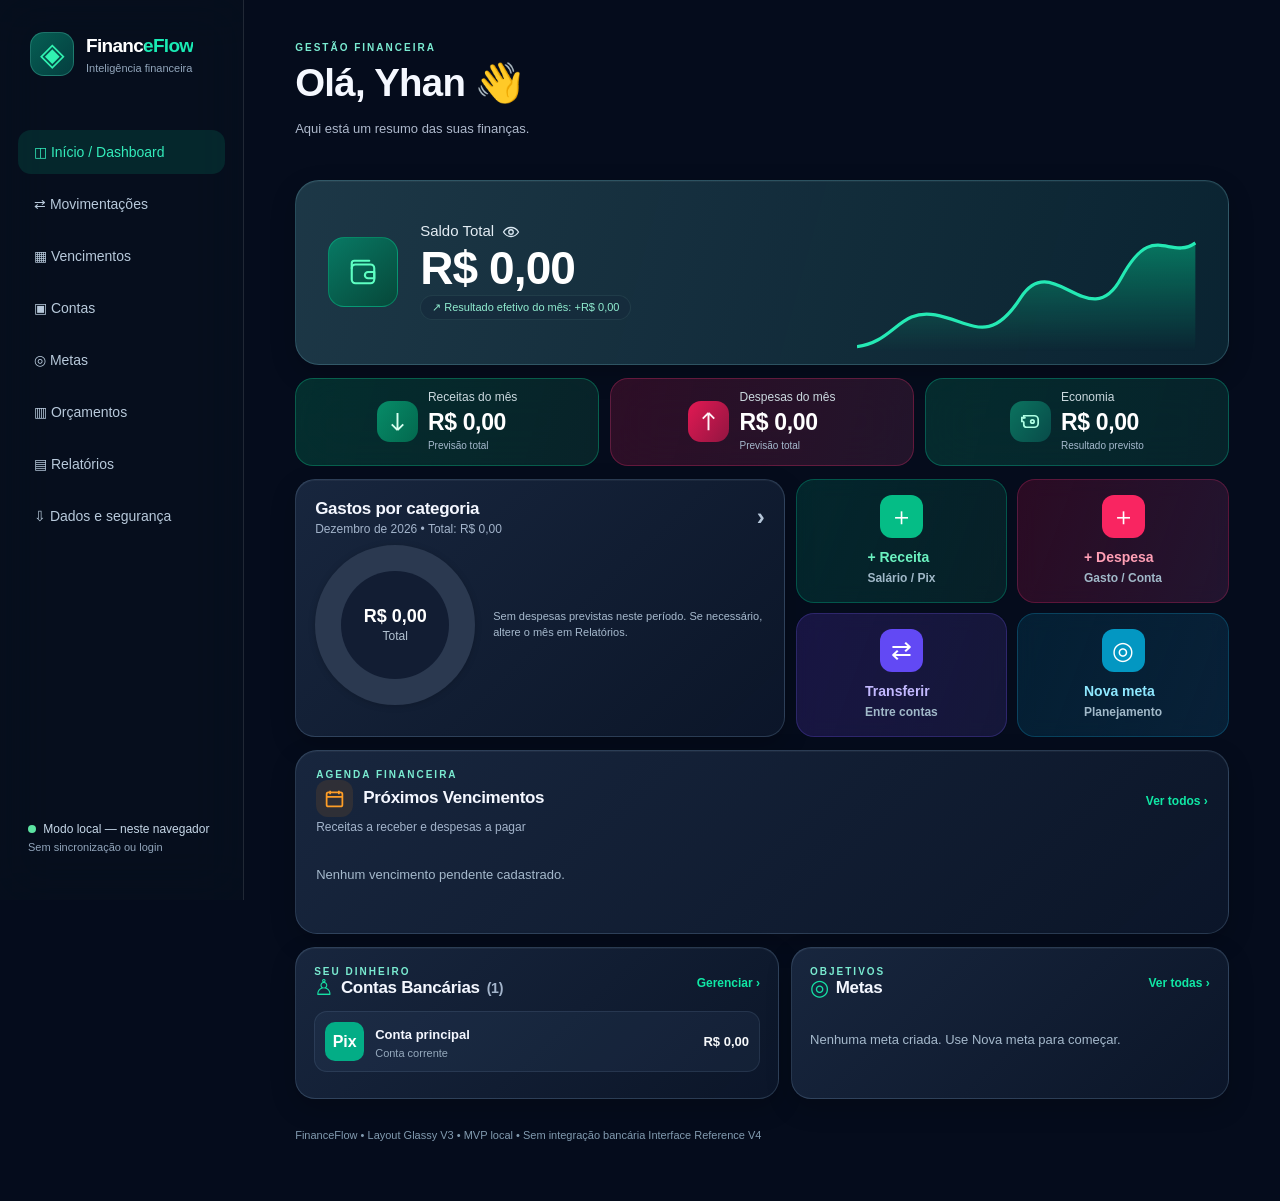
==== commit 3aa4c4fe: "fix(cache): invalidar CSS e JavaScript após correção do gráfico de proporções" ====
--- a/index.html
+++ b/index.html
@@ -1,5 +1,5 @@
 <!doctype html>
-<html lang="pt-BR"><head><meta charset="utf-8"><meta name="viewport" content="width=device-width,initial-scale=1"><meta name="theme-color" content="#0c1726"><meta name="description" content="FinanceFlow: controle financeiro local e transparente"><title>FinanceFlow | Seu dinheiro em foco</title><link rel="stylesheet" href="./styles.css?v=glassy-v3-20261104"><link rel="stylesheet" href="./dashboard-v4.css?v=reference-v4-20261104"></head>
+<html lang="pt-BR"><head><meta charset="utf-8"><meta name="viewport" content="width=device-width,initial-scale=1"><meta name="theme-color" content="#0c1726"><meta name="description" content="FinanceFlow: controle financeiro local e transparente"><title>FinanceFlow | Seu dinheiro em foco</title><link rel="stylesheet" href="./styles.css?v=glassy-v3-20261104"><link rel="stylesheet" href="./dashboard-v4.css?v=chart-proportions-20261104"></head>
 <body data-layout="financeflow-reference-v4">
 <div class="backdrop" aria-hidden="true"></div>
 <div class="shell">
@@ -49,4 +49,4 @@
 <dialog id="tx-dialog" aria-labelledby="tx-title"><form id="tx-form" class="modalform"><h2 id="tx-title">Novo lançamento</h2><label>Tipo<select name="type" id="tx-type"><option value="expense">Despesa</option><option value="income">Receita</option><option value="transfer">Transferência</option></select></label><label>Descrição<input id="tx-description" name="description" maxlength="180" placeholder="Ex.: Supermercado, Spotify, farmácia" autocomplete="off" aria-describedby="tx-description-hint" required><small id="tx-description-hint" class="date-field-hint">Descreva o lançamento para receber sugestões de categoria.</small></label><label>Valor (R$)<input name="amount" placeholder="120,50" inputmode="decimal" required></label><label><span id="tx-date-label">Vencimento (último dia para pagar)</span><input id="tx-date" name="date" type="date" aria-describedby="tx-date-hint" required><small id="tx-date-hint" class="date-field-hint">Esta é a data limite para pagar em dia. Só ficará em atraso a partir do dia seguinte, se ainda estiver pendente.</small></label><label>Situação<select name="status"><option value="paid">Liquidado</option><option value="pending">Pendente</option></select></label><label>Conta de origem<select id="tx-account" name="accountId"></select></label><label id="tx-to-wrap" hidden>Conta de destino<select name="toAccountId" id="tx-to"></select></label><label id="tx-category-wrap">Categoria<select id="tx-category" name="category" required></select><small class="date-field-hint">Você pode escolher qualquer categoria, independentemente da sugestão.</small></label><div id="category-suggestion" class="category-suggestion" aria-live="polite" hidden></div><p id="tx-edit-hint" class="muted" hidden>Ao salvar a edição, saldos, indicadores e vencimentos serão recalculados. O histórico da alteração ficará na auditoria local.</p><div class="modalactions"><button type="button" class="secondary cancel">Cancelar</button><button id="tx-save" type="submit" class="primary">Salvar lançamento</button></div></form></dialog>
 <dialog id="goal-dialog" aria-labelledby="goal-title"><form id="goal-form" class="modalform"><h2 id="goal-title">Nova meta</h2><label>Objetivo<input name="name" maxlength="80" required placeholder="Ex.: Viagem"></label><label>Valor desejado (R$)<input name="target" inputmode="decimal" placeholder="6.000,00" required></label><div class="modalactions"><button type="button" class="secondary cancel">Cancelar</button><button type="submit" class="primary">Criar meta</button></div></form></dialog>
 <dialog id="account-dialog" aria-labelledby="account-title"><form id="account-form" class="modalform"><h2 id="account-title">Nova conta</h2><label>Nome da conta<input name="name" maxlength="80" required placeholder="Ex.: Carteira"></label><label>Saldo inicial (R$)<input name="opening" inputmode="decimal" placeholder="0,00" value="0,00" required></label><p class="muted">O saldo inicial é o patrimônio existente antes dos lançamentos registrados.</p><div class="modalactions"><button type="button" class="secondary cancel">Cancelar</button><button type="submit" class="primary">Criar conta</button></div></form></dialog>
-<script type="module" src="./src/app.mjs?v=reference-v4-20261104"></script></body></html>+<script type="module" src="./src/app.mjs?v=chart-proportions-20261104"></script></body></html>
--- a/dashboard-v4.css
+++ b/dashboard-v4.css
@@ -0,0 +1,257 @@
+/* FinanceFlow Reference V4 — tela Início baseada na imagem de referência.
+   Escopo intencional: não altera o funcionamento das demais abas. */
+:root{--ref-bg:#050c1c;--ref-panel:#101b30;--ref-edge:rgba(144,179,211,.21);--ref-green:#10e8a5;--ref-pink:#ff477c;--ref-muted:#9cacbf}
+body[data-layout="financeflow-reference-v4"]{background:var(--ref-bg);color:#f4f7ff;font-family:Inter,"Segoe UI",Arial,sans-serif}
+body[data-layout="financeflow-reference-v4"] .backdrop{background:radial-gradient(ellipse at 65% 20%,#102445 0,transparent 47%),radial-gradient(ellipse at 12% 69%,rgba(10,33,66,.3),transparent 45%),linear-gradient(155deg,#050c1e,#05091b 87%);opacity:1}
+body[data-layout="financeflow-reference-v4"] .glass{background:linear-gradient(137deg,rgba(25,40,64,.95),rgba(12,23,42,.93));border:1px solid var(--ref-edge);border-radius:22px;box-shadow:inset 0 1px 0 #ffffff0b,0 9px 26px #0003}
+body[data-layout="financeflow-reference-v4"] .main{max-width:1360px}
+body[data-layout="financeflow-reference-v4"] .top h1{color:#f5f8ff;letter-spacing:-.7px}
+body[data-layout="financeflow-reference-v4"] .top .muted{color:#aeb9cc}
+body[data-layout="financeflow-reference-v4"] .report-controls{margin:12px 0 18px;display:flex;justify-content:flex-end}
+body[data-layout="financeflow-reference-v4"] .report-controls .topactions{display:flex}
+body[data-layout="financeflow-reference-v4"] .dashboard-context{display:none}
+body[data-layout="financeflow-reference-v4"] .hero-balance{border-radius:24px;position:relative;overflow:hidden;background:linear-gradient(105deg,rgba(29,56,71,.95),rgba(10,36,49,.90)),#0b2033;border-color:rgba(92,151,165,.35);margin:0 0 13px}
+body[data-layout="financeflow-reference-v4"] .hero-copy{z-index:1;position:relative}
+body[data-layout="financeflow-reference-v4"] .hero-copy>div>span{color:#e4edf4}
+body[data-layout="financeflow-reference-v4"] .hero-icon{background:linear-gradient(140deg,#087964,#064739);color:#5effc2;border:1px solid rgba(8,219,155,.38);display:grid;place-items:center;border-radius:16px}
+body[data-layout="financeflow-reference-v4"] .hero-copy strong{color:white;line-height:1.12;letter-spacing:-.8px}
+body[data-layout="financeflow-reference-v4"] .hero-art{pointer-events:none}
+body[data-layout="financeflow-reference-v4"] .balance-trend{color:#90edd0;background:rgba(22,43,61,.75);border:1px solid rgba(138,207,188,.1);border-radius:50px;padding:5px 11px;font-size:11px;display:inline-block;width:max-content;max-width:100%;overflow:hidden;text-overflow:ellipsis}
+body[data-layout="financeflow-reference-v4"] .iconbutton{display:inline-flex;vertical-align:middle;align-items:center;justify-content:center;padding:2px 4px;background:transparent;border:0;color:#dae8f2}
+body[data-layout="financeflow-reference-v4"] .forecast-grid{display:grid;grid-template-columns:repeat(3,minmax(0,1fr));gap:11px;margin:0 0 13px}
+body[data-layout="financeflow-reference-v4"] .forecast-grid .stat{padding:12px;min-width:0;display:flex;flex-direction:row;gap:10px;align-items:center;border-radius:18px;min-height:79px;box-shadow:none}
+body[data-layout="financeflow-reference-v4"] .forecast-grid .stat::before{display:none}
+body[data-layout="financeflow-reference-v4"] .forecast-grid .stat-income{background:linear-gradient(105deg,rgba(4,83,67,.49),rgba(10,44,46,.72));border-color:rgba(13,169,122,.42)}
+body[data-layout="financeflow-reference-v4"] .forecast-grid .stat-expense{background:linear-gradient(105deg,rgba(97,18,53,.44),rgba(48,25,50,.69));border-color:rgba(178,42,92,.42)}
+body[data-layout="financeflow-reference-v4"] .forecast-grid .stat-savings{background:linear-gradient(105deg,rgba(6,83,69,.45),rgba(8,45,49,.7));border-color:rgba(11,162,131,.43)}
+body[data-layout="financeflow-reference-v4"] .stat-icon{display:grid;place-items:center;flex:0 0 41px;width:41px;height:41px;border-radius:13px;color:#d8fff0;background:linear-gradient(125deg,#078c68,#03684e)}
+body[data-layout="financeflow-reference-v4"] .stat-expense .stat-icon{background:linear-gradient(125deg,#e21953,#921541);color:#fff2f7}
+body[data-layout="financeflow-reference-v4"] .stat-savings .stat-icon{background:linear-gradient(125deg,#0b735f,#084b49);color:#afffe4}
+body[data-layout="financeflow-reference-v4"] .stat-copy{display:grid;gap:4px;min-width:0}
+body[data-layout="financeflow-reference-v4"] .stat-copy>span:first-child{font-size:12px;color:#cbd9df;line-height:1.15}
+body[data-layout="financeflow-reference-v4"] .stat-copy strong{font-size:clamp(17px,2.4vw,23px);font-weight:800;letter-spacing:-.35px;color:#fff;line-height:1.15;overflow-wrap:anywhere}
+body[data-layout="financeflow-reference-v4"] .stat-note{color:#a6bace;font-size:10px;font-weight:400}
+body[data-layout="financeflow-reference-v4"] .sr-only{position:absolute!important;width:1px!important;height:1px!important;padding:0!important;margin:-1px!important;border:0!important;overflow:hidden!important;clip:rect(0,0,0,0)!important;white-space:nowrap!important;clip-path:inset(50%)!important}
+body[data-layout="financeflow-reference-v4"] .dashboard-mid{display:grid;grid-template-columns:minmax(0,1.13fr) minmax(0,1fr);gap:11px;margin-bottom:13px}
+body[data-layout="financeflow-reference-v4"] .dashboard-mid>.panel{padding:19px;border-radius:20px;min-width:0}
+body[data-layout="financeflow-reference-v4"] .dashboard-mid>.actions-panel{min-width:0}
+body[data-layout="financeflow-reference-v4"] .panelhead{align-items:center;gap:9px;margin:0 0 9px}
+body[data-layout="financeflow-reference-v4"] .panelhead h2{font-size:17px;color:#f4f7ff;letter-spacing:-.3px;margin:0}
+body[data-layout="financeflow-reference-v4"] .panelhead .muted{font-size:12px;margin:3px 0 0;line-height:1.2}
+body[data-layout="financeflow-reference-v4"] .dashboard-mid:not(.dashboard-bottom) .textlink{font-size:0}
+body[data-layout="financeflow-reference-v4"] .dashboard-mid:not(.dashboard-bottom) .textlink::after{content:"›";font-size:24px;color:#b5c6d9;line-height:1}
+body[data-layout="financeflow-reference-v4"] .chart-layout{display:flex;align-items:center;gap:18px;margin:8px 0 0}
+body[data-layout="financeflow-reference-v4"] .donut{border:0;box-shadow:none;flex:0 0 160px;width:160px;height:160px}
+body[data-layout="financeflow-reference-v4"] .donut-center{width:108px;height:108px;display:flex;align-items:center;justify-content:center;flex-direction:column;gap:2px;background:#121d33;border-radius:100%}
+body[data-layout="financeflow-reference-v4"] .donut-center strong{font-size:18px;font-weight:800;color:white}
+body[data-layout="financeflow-reference-v4"] .donut-center small{font-size:12px;color:#b4c4d3}
+body[data-layout="financeflow-reference-v4"] .chart-layout .bars{flex:1;max-height:none;min-height:0;min-width:0;overflow:visible;display:grid;gap:10px}
+body[data-layout="financeflow-reference-v4"] .chart-layout .barrow{margin:0;min-width:0}
+body[data-layout="financeflow-reference-v4"] .chart-layout .barlabel{display:flex;justify-content:space-between;gap:8px;margin:0;align-items:center;min-width:0}
+body[data-layout="financeflow-reference-v4"] .chart-layout .barlabel span{color:#cbd6e4;display:flex;align-items:center;gap:8px;min-width:0;overflow:hidden;white-space:nowrap;text-overflow:ellipsis;font-size:12px}
+body[data-layout="financeflow-reference-v4"] .chart-layout .barlabel strong{color:#c4d1e3;font-size:12px;font-weight:500}
+body[data-layout="financeflow-reference-v4"] .chart-layout .barlabel i{display:inline-block;width:10px;height:10px;flex-shrink:0;border-radius:50%}
+body[data-layout="financeflow-reference-v4"] .chart-layout .bartrack{display:none}
+body[data-layout="financeflow-reference-v4"] .quick-grid{display:grid;grid-template-columns:repeat(2,minmax(0,1fr));gap:10px;height:100%}
+body[data-layout="financeflow-reference-v4"] .quick{display:flex;align-items:center;justify-content:flex-start;gap:11px;min-height:96px;min-width:0;text-align:left;padding:15px;border-radius:18px;border:1px solid rgba(80,135,140,.35);transition:transform .17s ease,filter .17s ease}
+body[data-layout="financeflow-reference-v4"] .quick:hover{transform:translateY(-1px)}
+body[data-layout="financeflow-reference-v4"] .quick b{display:grid;place-items:center;flex:none;border-radius:12px;width:43px;height:43px;font-size:25px;font-weight:400;color:white}
+body[data-layout="financeflow-reference-v4"] .quick strong{display:block;font-size:14px;line-height:1.25}
+body[data-layout="financeflow-reference-v4"] .quick small{display:block;font-size:12px;color:#a1b9c9;line-height:1.3;margin-top:5px}
+body[data-layout="financeflow-reference-v4"] .quick-income{background:linear-gradient(110deg,rgba(0,100,83,.30),rgba(8,37,43,.8));border-color:rgba(0,179,135,.35)}
+body[data-layout="financeflow-reference-v4"] .quick-income b{background:#05bd86}
+body[data-layout="financeflow-reference-v4"] .quick-expense{background:linear-gradient(110deg,rgba(96,11,47,.42),rgba(41,23,52,.8));border-color:rgba(190,41,98,.34)}
+body[data-layout="financeflow-reference-v4"] .quick-expense b{background:#f92561}
+body[data-layout="financeflow-reference-v4"] .quick-transfer{background:linear-gradient(110deg,rgba(59,39,135,.37),rgba(25,26,64,.8));border-color:rgba(100,80,211,.30)}
+body[data-layout="financeflow-reference-v4"] .quick-transfer b{background:#6249f4}
+body[data-layout="financeflow-reference-v4"] .quick-goal{background:linear-gradient(110deg,rgba(4,69,97,.35),rgba(9,36,60,.85));border-color:rgba(18,132,173,.35)}
+body[data-layout="financeflow-reference-v4"] .quick-goal b{background:#0397c2}
+body[data-layout="financeflow-reference-v4"] .dashboard-panel{margin:0 0 13px;border-radius:22px;padding:18px 20px}
+body[data-layout="financeflow-reference-v4"] .dashboard-panel .panelhead{margin-bottom:9px}
+body[data-layout="financeflow-reference-v4"] .dashboard-panel .panelhead h2{display:flex;align-items:center;gap:10px}
+body[data-layout="financeflow-reference-v4"] .heading-icon{display:inline-grid;place-items:center;flex-shrink:0;width:37px;height:37px;border-radius:12px}
+body[data-layout="financeflow-reference-v4"] .heading-icon.orange{background:rgba(154,94,30,.18);color:#ff9e27}
+body[data-layout="financeflow-reference-v4"] .textlink{color:var(--ref-green);text-decoration:none;font-size:12px;font-weight:700;white-space:nowrap}
+body[data-layout="financeflow-reference-v4"] .due-row{display:grid;grid-template-columns:48px minmax(0,1fr) auto auto;gap:10px;align-items:center;padding:10px 0;border-color:rgba(150,181,210,.11)}
+body[data-layout="financeflow-reference-v4"] .due-date{border:1px solid #30445d;background:#20304b;border-radius:12px;min-width:0;padding:7px 5px;text-align:center}
+body[data-layout="financeflow-reference-v4"] .due-date small{display:block;color:#b4c2d7;font-size:10px}
+body[data-layout="financeflow-reference-v4"] .due-date strong{display:block;color:#fff;font-size:20px}
+body[data-layout="financeflow-reference-v4"] .due-row .pill{display:inline-block;background:#4e0d26;color:#f7afc0;border:0;padding:4px 9px;font-weight:700;font-size:10px;margin-right:6px}
+body[data-layout="financeflow-reference-v4"] .due-name{display:inline;vertical-align:middle;font-size:14px;font-weight:750;color:#f6f7fe;line-height:1.3}
+body[data-layout="financeflow-reference-v4"] .due-sub{display:block;color:#9faec5;font-size:11px;line-height:1.35;margin:4px 0 0}
+body[data-layout="financeflow-reference-v4"] .due-amount{color:#fff;font-size:15px;font-weight:800;white-space:nowrap}
+body[data-layout="financeflow-reference-v4"] .due-actions{display:flex;align-items:center;justify-content:flex-end;gap:4px}
+body[data-layout="financeflow-reference-v4"] .due-actions .secondary{background:#26334d;color:#e5eaf0;border:0;border-radius:11px;padding:9px 14px;font-size:12px}
+body[data-layout="financeflow-reference-v4"] .dashboard-panel .due-actions button:nth-child(n+2){display:none}
+body[data-layout="financeflow-reference-v4"] #pending-caption{display:none}
+body[data-layout="financeflow-reference-v4"] .dashboard-bottom{display:grid;grid-template-columns:1.05fr .95fr;gap:12px;margin:0}
+body[data-layout="financeflow-reference-v4"] .dashboard-bottom>.panel{min-width:0;padding:18px}
+body[data-layout="financeflow-reference-v4"] .dashboard-bottom .panelhead{margin-bottom:12px}
+body[data-layout="financeflow-reference-v4"] .dashboard-bottom .panelhead h2{display:flex;align-items:center;gap:7px}
+body[data-layout="financeflow-reference-v4"] .section-icon{color:#16e0a4;font-size:22px;line-height:1}
+body[data-layout="financeflow-reference-v4"] .home-accounts{display:grid;gap:7px}
+body[data-layout="financeflow-reference-v4"] .home-account{background:rgba(73,102,137,.13);border:1px solid rgba(146,174,210,.13);border-radius:13px;margin:0;display:flex;align-items:center;gap:11px;padding:10px}
+body[data-layout="financeflow-reference-v4"] .bank-icon{display:grid;place-items:center;flex:0 0 39px;width:39px;height:39px;border-radius:10px;font-size:16px;font-weight:800;background:#08a17d;color:white}
+body[data-layout="financeflow-reference-v4"] .bank-icon.bank-itau{background:#ff9326;color:#143e6d}
+body[data-layout="financeflow-reference-v4"] .bank-icon.bank-nubank{background:#7826d8;color:#f5eaff}
+body[data-layout="financeflow-reference-v4"] .bank-icon.bank-pix{background:#03ad86;color:#fff}
+body[data-layout="financeflow-reference-v4"] .home-account .account-title{min-width:0;flex:1}
+body[data-layout="financeflow-reference-v4"] .home-account .account-title strong{font-size:13px;font-weight:700}
+body[data-layout="financeflow-reference-v4"] .home-account .account-title small{font-size:11px;color:#95a9bd}
+body[data-layout="financeflow-reference-v4"] .home-account .amount{font-weight:800;color:#f7f9fb;font-size:13px;white-space:nowrap}
+body[data-layout="financeflow-reference-v4"] #home-goals .goal-card{position:relative;overflow:hidden;background:linear-gradient(110deg,rgba(20,36,60,.98) 33%,rgba(20,40,66,.53)),url("./assets/goal-mountain.svg") right top / 68% auto no-repeat,#162a48;border:1px solid rgba(139,173,216,.21);border-radius:16px;padding:15px;margin:0}
+body[data-layout="financeflow-reference-v4"] #home-goals .goal-card .goal-head{position:relative;z-index:1;font-size:12px}
+body[data-layout="financeflow-reference-v4"] #home-goals .goal-card .goal-head span:last-child{color:#14ebaa}
+body[data-layout="financeflow-reference-v4"] #home-goals .goal-card .goal-meta{position:relative;z-index:1;color:#dce5ef;font-size:12px;margin:14px 0 10px}
+body[data-layout="financeflow-reference-v4"] #home-goals .goal-card .bartrack{position:relative;z-index:1;background:#34455e;border-radius:20px;height:9px}
+body[data-layout="financeflow-reference-v4"] #home-goals .goal-card .barfill{background:#0be3a3}
+body[data-layout="financeflow-reference-v4"] .bottom-nav{display:none}
+body[data-layout="financeflow-reference-v4"] .bottom-main{display:grid;grid-template-columns:repeat(5,minmax(0,1fr));align-items:center}
+body[data-layout="financeflow-reference-v4"] .bottom-item{display:grid;justify-items:center;align-content:center;gap:5px;color:#b0c2d8;text-decoration:none}
+body[data-layout="financeflow-reference-v4"] .bottom-item svg{width:25px;height:25px}
+body[data-layout="financeflow-reference-v4"] .bottom-item span{font-size:12px}
+body[data-layout="financeflow-reference-v4"] .bottom-item.active{color:#18e9a9}
+body[data-layout="financeflow-reference-v4"] .bottom-plus{display:grid;place-items:center;margin:auto;width:69px;height:69px;border-radius:50%;background:linear-gradient(140deg,#00d89c,#04ad7d);color:#fff;font-size:44px;font-weight:300;border:1px solid rgba(129,255,206,.5);box-shadow:0 0 27px #00d9994d}
+body[data-layout="financeflow-reference-v4"] .bottom-secondary{border-top:1px solid #ffffff15;display:grid;grid-template-columns:repeat(5,minmax(0,1fr));gap:5px;align-items:center;text-align:center}
+body[data-layout="financeflow-reference-v4"] .bottom-secondary a{color:#aebed4;text-decoration:none;font-weight:400;font-size:11px;line-height:1.2}
+body[data-layout="financeflow-reference-v4"] .bottom-secondary a.active{color:#13e4a5}
+body[data-layout="financeflow-reference-v4"] .bottom-secondary a:last-child{max-width:100%;white-space:normal}
+body[data-layout="financeflow-reference-v4"] .main > section[data-page][hidden]{display:none!important}
+/* Tablet: preservar proporções e permitir leitura. */
+@media(max-width:980px) and (min-width:681px){
+ body[data-layout="financeflow-reference-v4"] .dashboard-mid{grid-template-columns:1fr 1fr}
+ body[data-layout="financeflow-reference-v4"] .chart-layout{gap:10px}
+ body[data-layout="financeflow-reference-v4"] .donut{width:118px;height:118px;flex-basis:118px}
+ body[data-layout="financeflow-reference-v4"] .donut-center{width:80px;height:80px}
+ body[data-layout="financeflow-reference-v4"] .quick{min-height:88px;padding:10px}
+ body[data-layout="financeflow-reference-v4"] .stat-icon{width:34px;height:34px;flex-basis:34px}
+}
+/* Mobile — mesma composição vertical e duplas de colunas do print. */
+@media(max-width:680px){
+ body[data-layout="financeflow-reference-v4"] .sidebar{display:none}
+ body[data-layout="financeflow-reference-v4"] .main{width:100%;padding:24px 8px 145px;margin:0 auto}
+ body[data-layout="financeflow-reference-v4"] .mobile-brand{display:flex;align-items:center;gap:9px;margin:0 7px 10px;font-size:18px;font-weight:700}
+ body[data-layout="financeflow-reference-v4"] .mobile-logo{width:29px;height:29px;flex:none;border-radius:9px;background:#063b36;color:#0ce7a4;border:0;display:grid;place-items:center}
+ body[data-layout="financeflow-reference-v4"] .mobile-logo svg{width:20px;height:20px}
+ body[data-layout="financeflow-reference-v4"] .mobile-brand strong span{color:#08e5a0}
+ body[data-layout="financeflow-reference-v4"] .mobile-head-actions{margin-left:auto;display:flex;align-items:center;gap:9px}
+ body[data-layout="financeflow-reference-v4"] .head-notification{display:grid;place-items:center;width:32px;height:32px;background:#142239;border:1px solid #29354a;border-radius:50%;color:#d6e6ef}
+ body[data-layout="financeflow-reference-v4"] .head-avatar{display:grid;place-items:center;width:32px;height:32px;border-radius:50%;border:2px solid #01cb93;background:#173551;color:#d7eaf1}
+ body[data-layout="financeflow-reference-v4"] .head-avatar svg{width:20px;height:20px}
+ body[data-layout="financeflow-reference-v4"] .top{display:block;margin:0 9px 10px}
+ body[data-layout="financeflow-reference-v4"] .top .eyebrow{display:none}
+ body[data-layout="financeflow-reference-v4"] .top h1{font-size:19px;line-height:1.2;margin:0 0 4px;letter-spacing:-.4px}
+ body[data-layout="financeflow-reference-v4"] .top .muted{font-size:11px;line-height:1.25;margin:0}
+ body[data-layout="financeflow-reference-v4"] #notice:not(:empty){font-size:11px;margin-bottom:7px;padding:8px}
+ body[data-layout="financeflow-reference-v4"] .hero-balance{margin:0 0 9px;border-radius:19px;height:79px;min-height:79px;padding:13px 12px;display:flex;align-items:center}
+ body[data-layout="financeflow-reference-v4"] .hero-copy{display:flex;align-items:center;gap:9px;min-width:0}
+ body[data-layout="financeflow-reference-v4"] .hero-icon{width:39px;height:39px;border-radius:11px;flex-shrink:0}
+ body[data-layout="financeflow-reference-v4"] .hero-icon svg{width:23px;height:23px}
+ body[data-layout="financeflow-reference-v4"] .hero-copy>div>span{font-size:11px;line-height:1;white-space:nowrap}
+ body[data-layout="financeflow-reference-v4"] .hero-copy strong{font-size:clamp(21px,5vw,29px);margin:4px 0 0;letter-spacing:-.6px}
+ body[data-layout="financeflow-reference-v4"] .balance-trend{font-size:9px;padding:3px 7px;margin-top:4px;max-width:230px}
+ body[data-layout="financeflow-reference-v4"] .hero-art{position:absolute;bottom:0;right:-8px;width:48%;height:88%;min-width:90px;margin:0;opacity:.68}
+ body[data-layout="financeflow-reference-v4"] .forecast-grid{grid-template-columns:repeat(3,minmax(0,1fr));gap:7px;margin:0 0 9px}
+ body[data-layout="financeflow-reference-v4"] .forecast-grid .stat{padding:8px 6px;min-height:48px;height:48px;gap:5px;display:flex;align-items:center;border-radius:12px}
+ body[data-layout="financeflow-reference-v4"] .stat-icon{display:grid!important;flex:0 0 26px;width:26px;height:28px;border-radius:8px}
+ body[data-layout="financeflow-reference-v4"] .stat-icon svg{width:17px;height:17px}
+ body[data-layout="financeflow-reference-v4"] .stat-copy{gap:4px}
+ body[data-layout="financeflow-reference-v4"] .stat-copy>span:first-child{font-size:9px;line-height:1.1;color:#c9d6dd}
+ body[data-layout="financeflow-reference-v4"] .stat-copy strong{font-size:clamp(11px,2.9vw,16px);line-height:1.05;letter-spacing:-.35px;white-space:nowrap}
+ body[data-layout="financeflow-reference-v4"] .stat-note{display:none}
+ body[data-layout="financeflow-reference-v4"] .dashboard-mid{display:grid;grid-template-columns:minmax(0,1.13fr) minmax(0,1fr);gap:8px;margin:0 0 9px}
+ body[data-layout="financeflow-reference-v4"] .dashboard-mid>.panel{padding:10px 9px;min-width:0;border-radius:15px}
+ body[data-layout="financeflow-reference-v4"] .dashboard-mid .panelhead{margin-bottom:7px}
+ body[data-layout="financeflow-reference-v4"] .dashboard-mid .panelhead h2{font-size:12px;letter-spacing:-.2px}
+ body[data-layout="financeflow-reference-v4"] .dashboard-mid .panelhead .muted{font-size:9px;line-height:1.18}
+ body[data-layout="financeflow-reference-v4"] .dashboard-mid:not(.dashboard-bottom) .textlink::after{font-size:18px}
+ body[data-layout="financeflow-reference-v4"] .chart-layout{gap:5px;margin:0;align-items:center}
+ body[data-layout="financeflow-reference-v4"] .donut{width:76px;height:76px;flex:0 0 76px}
+ body[data-layout="financeflow-reference-v4"] .donut-center{width:52px;height:52px}
+ body[data-layout="financeflow-reference-v4"] .donut-center strong{font-size:10px;letter-spacing:-.3px}
+ body[data-layout="financeflow-reference-v4"] .donut-center small{font-size:8px}
+ body[data-layout="financeflow-reference-v4"] .chart-layout .bars{gap:5px}
+ body[data-layout="financeflow-reference-v4"] .chart-layout .barlabel{gap:3px}
+ body[data-layout="financeflow-reference-v4"] .chart-layout .barlabel span{font-size:9px;gap:4px}
+ body[data-layout="financeflow-reference-v4"] .chart-layout .barlabel i{width:6px;height:6px}
+ body[data-layout="financeflow-reference-v4"] .chart-layout .barlabel strong{font-size:9px}
+ body[data-layout="financeflow-reference-v4"] .quick-heading{display:none}
+ body[data-layout="financeflow-reference-v4"] .quick-grid{grid-template-columns:repeat(2,minmax(0,1fr));gap:6px}
+ body[data-layout="financeflow-reference-v4"] .quick{min-height:54px;height:54px;padding:7px 6px;gap:5px;align-items:center;flex-direction:row;border-radius:12px}
+ body[data-layout="financeflow-reference-v4"] .quick b{width:26px;height:27px;flex:0 0 26px;border-radius:8px;font-size:19px}
+ body[data-layout="financeflow-reference-v4"] .quick strong{font-size:10px;line-height:1.1;white-space:nowrap}
+ body[data-layout="financeflow-reference-v4"] .quick small{font-size:8px;line-height:1.15;margin-top:3px}
+ body[data-layout="financeflow-reference-v4"] .dashboard-panel{border-radius:16px;padding:11px 12px;margin:0 0 9px}
+ body[data-layout="financeflow-reference-v4"] .dashboard-panel .panelhead{margin:0 0 5px;align-items:center}
+ body[data-layout="financeflow-reference-v4"] .dashboard-panel .panelhead h2{font-size:13px;gap:6px}
+ body[data-layout="financeflow-reference-v4"] .dashboard-panel .panelhead .muted{font-size:10px}
+ body[data-layout="financeflow-reference-v4"] .heading-icon{width:25px;height:26px;border-radius:7px}
+ body[data-layout="financeflow-reference-v4"] .heading-icon svg{width:16px;height:16px}
+ body[data-layout="financeflow-reference-v4"] .dashboard-panel .textlink{font-size:10px}
+ body[data-layout="financeflow-reference-v4"] .dashboard-panel .due-row{grid-template-columns:32px minmax(0,1fr) auto auto;gap:6px;padding:6px 0;align-items:center;min-height:39px}
+ body[data-layout="financeflow-reference-v4"] .dashboard-panel .due-date{padding:5px 2px;border-radius:8px}
+ body[data-layout="financeflow-reference-v4"] .dashboard-panel .due-date small{font-size:7px}
+ body[data-layout="financeflow-reference-v4"] .dashboard-panel .due-date strong{font-size:12px}
+ body[data-layout="financeflow-reference-v4"] .dashboard-panel .due-row .pill{font-size:7px;padding:2px 4px;margin-right:3px}
+ body[data-layout="financeflow-reference-v4"] .dashboard-panel .due-name{font-size:10px;line-height:1.1}
+ body[data-layout="financeflow-reference-v4"] .dashboard-panel .due-sub{font-size:8px;margin:2px 0 0;white-space:nowrap;overflow:hidden;text-overflow:ellipsis;max-width:200px}
+ body[data-layout="financeflow-reference-v4"] .dashboard-panel .due-amount{font-size:10px;grid-column:auto;grid-row:auto}
+ body[data-layout="financeflow-reference-v4"] .dashboard-panel .due-actions{grid-column:auto;grid-row:auto}
+ body[data-layout="financeflow-reference-v4"] .dashboard-panel .due-actions .secondary{font-size:9px;padding:7px 9px;border-radius:8px}
+ body[data-layout="financeflow-reference-v4"] .dashboard-bottom{grid-template-columns:minmax(0,1.06fr) minmax(0,.94fr);gap:8px}
+ body[data-layout="financeflow-reference-v4"] .dashboard-bottom>.panel{padding:10px 9px;border-radius:17px}
+ body[data-layout="financeflow-reference-v4"] .dashboard-bottom .panelhead{margin:0 0 8px;gap:4px}
+ body[data-layout="financeflow-reference-v4"] .dashboard-bottom .panelhead h2{font-size:11px;gap:3px}
+ body[data-layout="financeflow-reference-v4"] .dashboard-bottom .panelhead .textlink{font-size:9px}
+ body[data-layout="financeflow-reference-v4"] .section-icon{font-size:15px}
+ body[data-layout="financeflow-reference-v4"] .home-accounts{gap:5px}
+ body[data-layout="financeflow-reference-v4"] .home-account{padding:5px;gap:5px;border-radius:9px}
+ body[data-layout="financeflow-reference-v4"] .bank-icon{width:25px;height:26px;flex:0 0 25px;border-radius:7px;font-size:10px}
+ body[data-layout="financeflow-reference-v4"] .home-account .account-title strong{font-size:9px;line-height:1.1;white-space:nowrap;overflow:hidden;text-overflow:ellipsis;display:block}
+ body[data-layout="financeflow-reference-v4"] .home-account .account-title small{font-size:8px;margin:2px 0 0}
+ body[data-layout="financeflow-reference-v4"] .home-account .amount{font-size:9px}
+ body[data-layout="financeflow-reference-v4"] #home-goals .goal-card{padding:9px;border-radius:11px;min-height:113px;background-size:68% auto}
+ body[data-layout="financeflow-reference-v4"] #home-goals .goal-card .goal-head{font-size:10px;gap:5px}
+ body[data-layout="financeflow-reference-v4"] #home-goals .goal-card .goal-meta{font-size:9px;margin:21px 0 10px}
+ body[data-layout="financeflow-reference-v4"] #home-goals .goal-card .bartrack{height:7px}
+ body[data-layout="financeflow-reference-v4"] .bottom-nav{display:block;position:fixed;left:0;right:0;bottom:0;z-index:30;border-radius:22px 22px 0 0;border:1px solid #2d3a53;border-bottom:0;background:rgba(12,23,43,.97);backdrop-filter:blur(22px);padding:9px 9px max(9px,env(safe-area-inset-bottom));box-shadow:0 -6px 30px #0007}
+ body[data-layout="financeflow-reference-v4"] .bottom-main{display:grid;grid-template-columns:repeat(5,minmax(0,1fr));align-items:center;min-height:57px}
+ body[data-layout="financeflow-reference-v4"] .bottom-item{display:grid;justify-items:center;align-content:center;gap:4px;min-height:46px;color:#adbed6}
+ body[data-layout="financeflow-reference-v4"] .bottom-item svg{width:24px;height:24px}
+ body[data-layout="financeflow-reference-v4"] .bottom-item span{font-size:10px;line-height:1}
+ body[data-layout="financeflow-reference-v4"] .bottom-plus{width:47px;height:47px;border-radius:50%;font-size:34px;padding:0;line-height:1;border-color:#22e7ad}
+ body[data-layout="financeflow-reference-v4"] .bottom-secondary{display:grid;grid-template-columns:repeat(5,minmax(0,1fr));gap:4px;margin:4px 0 0;padding:10px 0 0;border-top:1px solid #ffffff14}
+ body[data-layout="financeflow-reference-v4"] .bottom-secondary a{font-size:9px;line-height:1.25}
+ body[data-layout="financeflow-reference-v4"] .main footer{display:none}
+}
+@media(max-width:380px){
+ body[data-layout="financeflow-reference-v4"] .main{padding-left:5px;padding-right:5px}
+ body[data-layout="financeflow-reference-v4"] .hero-copy strong{font-size:19px}
+ body[data-layout="financeflow-reference-v4"] .forecast-grid .stat{padding:7px 5px;gap:4px}
+ body[data-layout="financeflow-reference-v4"] .stat-icon{flex-basis:23px;width:23px;height:25px}
+ body[data-layout="financeflow-reference-v4"] .stat-copy>span:first-child{font-size:8px}
+ body[data-layout="financeflow-reference-v4"] .stat-copy strong{font-size:10px}
+ body[data-layout="financeflow-reference-v4"] .dashboard-mid{grid-template-columns:minmax(0,1.11fr) minmax(0,1fr)}
+ body[data-layout="financeflow-reference-v4"] .donut{width:65px;height:65px;flex-basis:65px}
+ body[data-layout="financeflow-reference-v4"] .donut-center{width:45px;height:45px}
+ body[data-layout="financeflow-reference-v4"] .quick{padding:5px 4px;min-height:48px;height:48px}
+ body[data-layout="financeflow-reference-v4"] .quick b{width:23px;height:23px;flex-basis:23px}
+ body[data-layout="financeflow-reference-v4"] .quick strong{font-size:9px}
+ body[data-layout="financeflow-reference-v4"] .dashboard-panel .due-sub{max-width:130px}
+ body[data-layout="financeflow-reference-v4"] .dashboard-panel .due-amount{font-size:9px}
+ body[data-layout="financeflow-reference-v4"] .dashboard-panel .due-actions .secondary{padding:6px}
+}
+@media(prefers-reduced-motion:reduce){body[data-layout="financeflow-reference-v4"] .quick{transition:none}body[data-layout="financeflow-reference-v4"] .quick:hover{transform:none}}
+
+
+/* Gráfico proporcional: o SVG substitui o gradiente e o pseudo-elemento legado. */
+body[data-layout="financeflow-reference-v4"] #donut{position:relative;display:grid;place-items:center;overflow:visible;background:transparent!important;isolation:isolate;aspect-ratio:1/1}
+body[data-layout="financeflow-reference-v4"] #donut::before,
+body[data-layout="financeflow-reference-v4"] #donut:before{content:none!important;display:none!important}
+body[data-layout="financeflow-reference-v4"] #donut .donut-svg{display:block;position:absolute;inset:0;width:100%;height:100%;overflow:visible;z-index:1;transform:none;filter:drop-shadow(0 1px 3px rgba(0,0,0,.18))}
+body[data-layout="financeflow-reference-v4"] #donut .donut-svg circle{vector-effect:none;stroke-linecap:butt;fill:none}
+body[data-layout="financeflow-reference-v4"] #donut .donut-center{z-index:2;position:relative;pointer-events:none;border:0;background:#121d33;box-shadow:none;text-align:center}
+body[data-layout="financeflow-reference-v4"] .chart-layout .bars .barrow{position:relative}
+body[data-layout="financeflow-reference-v4"] .chart-layout .bars .barlabel strong{font-variant-numeric:tabular-nums;white-space:nowrap}
+body[data-layout="financeflow-reference-v4"] .chart-layout .bars .chart-empty{font-size:11px;line-height:1.45;margin:0;color:#a7bace}
+body[data-layout="financeflow-reference-v4"] #donut:focus-visible{outline:2px solid #10e8a5;outline-offset:4px}
